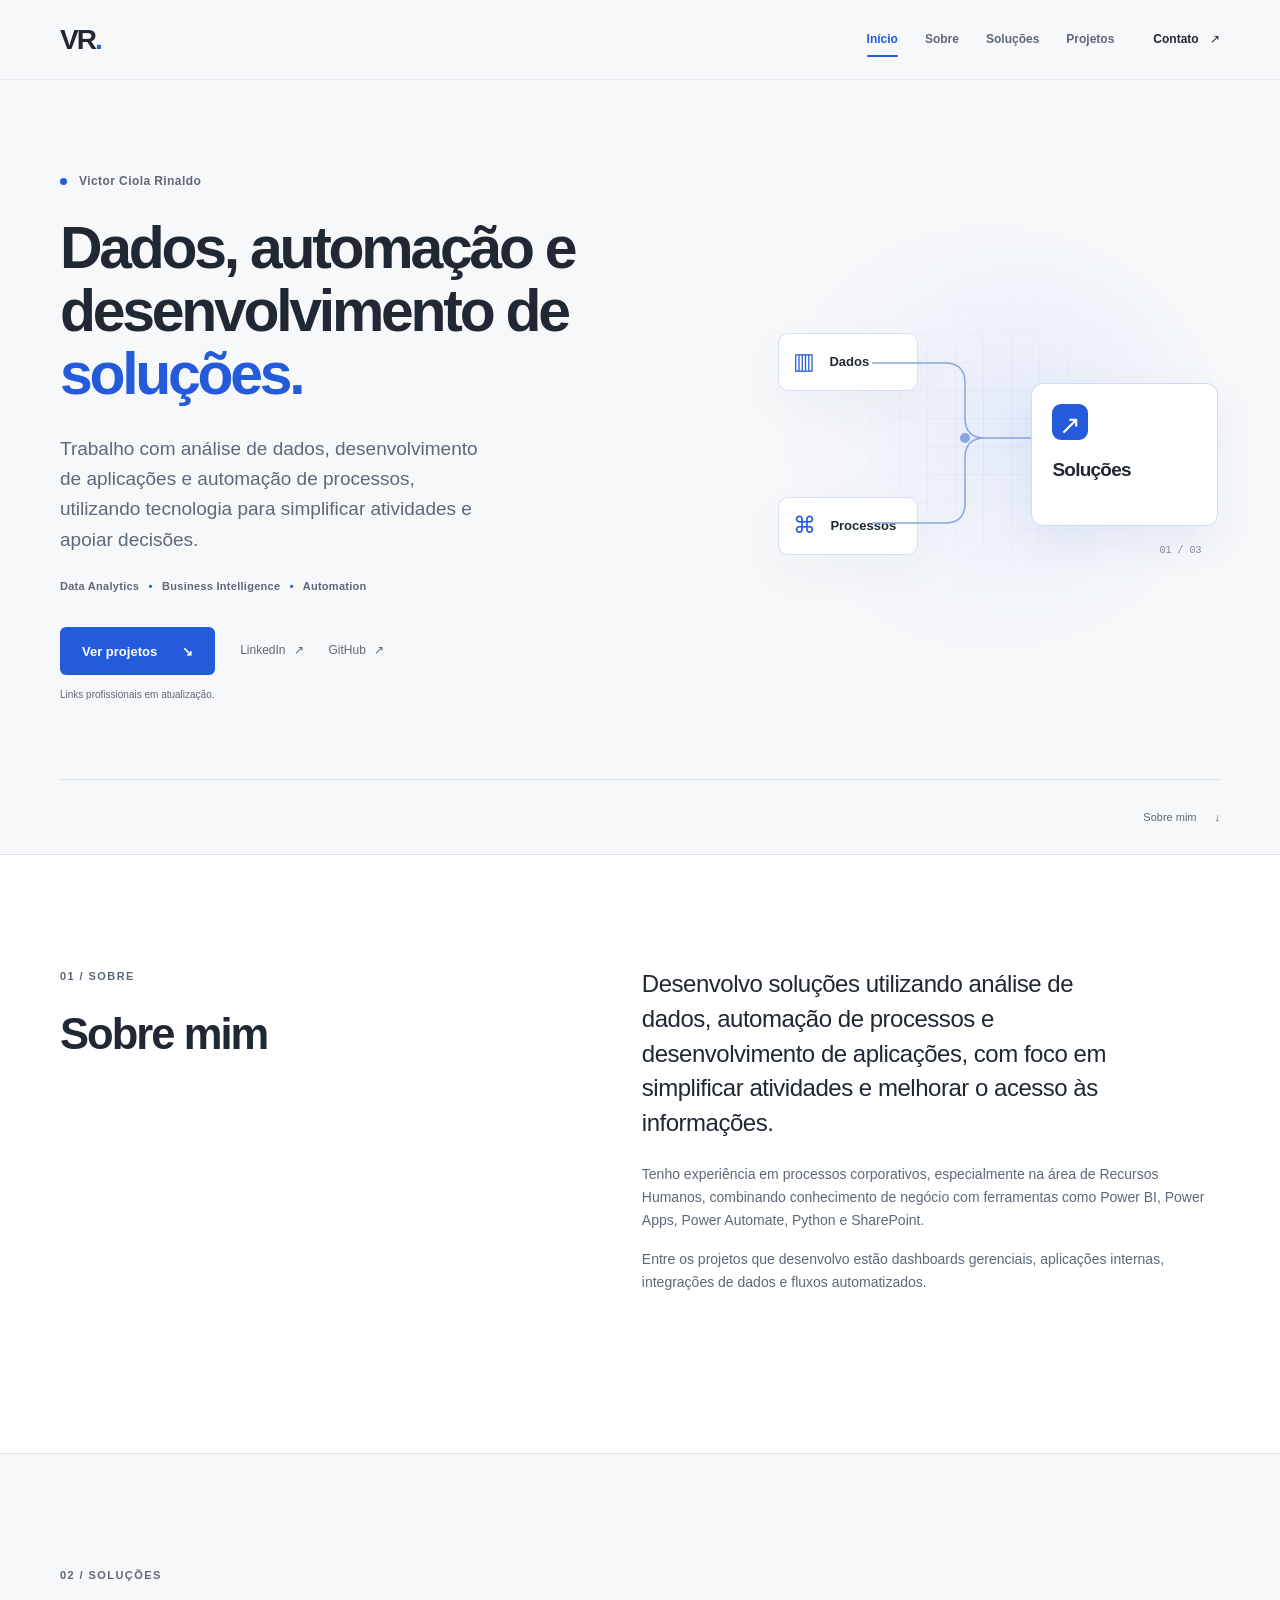
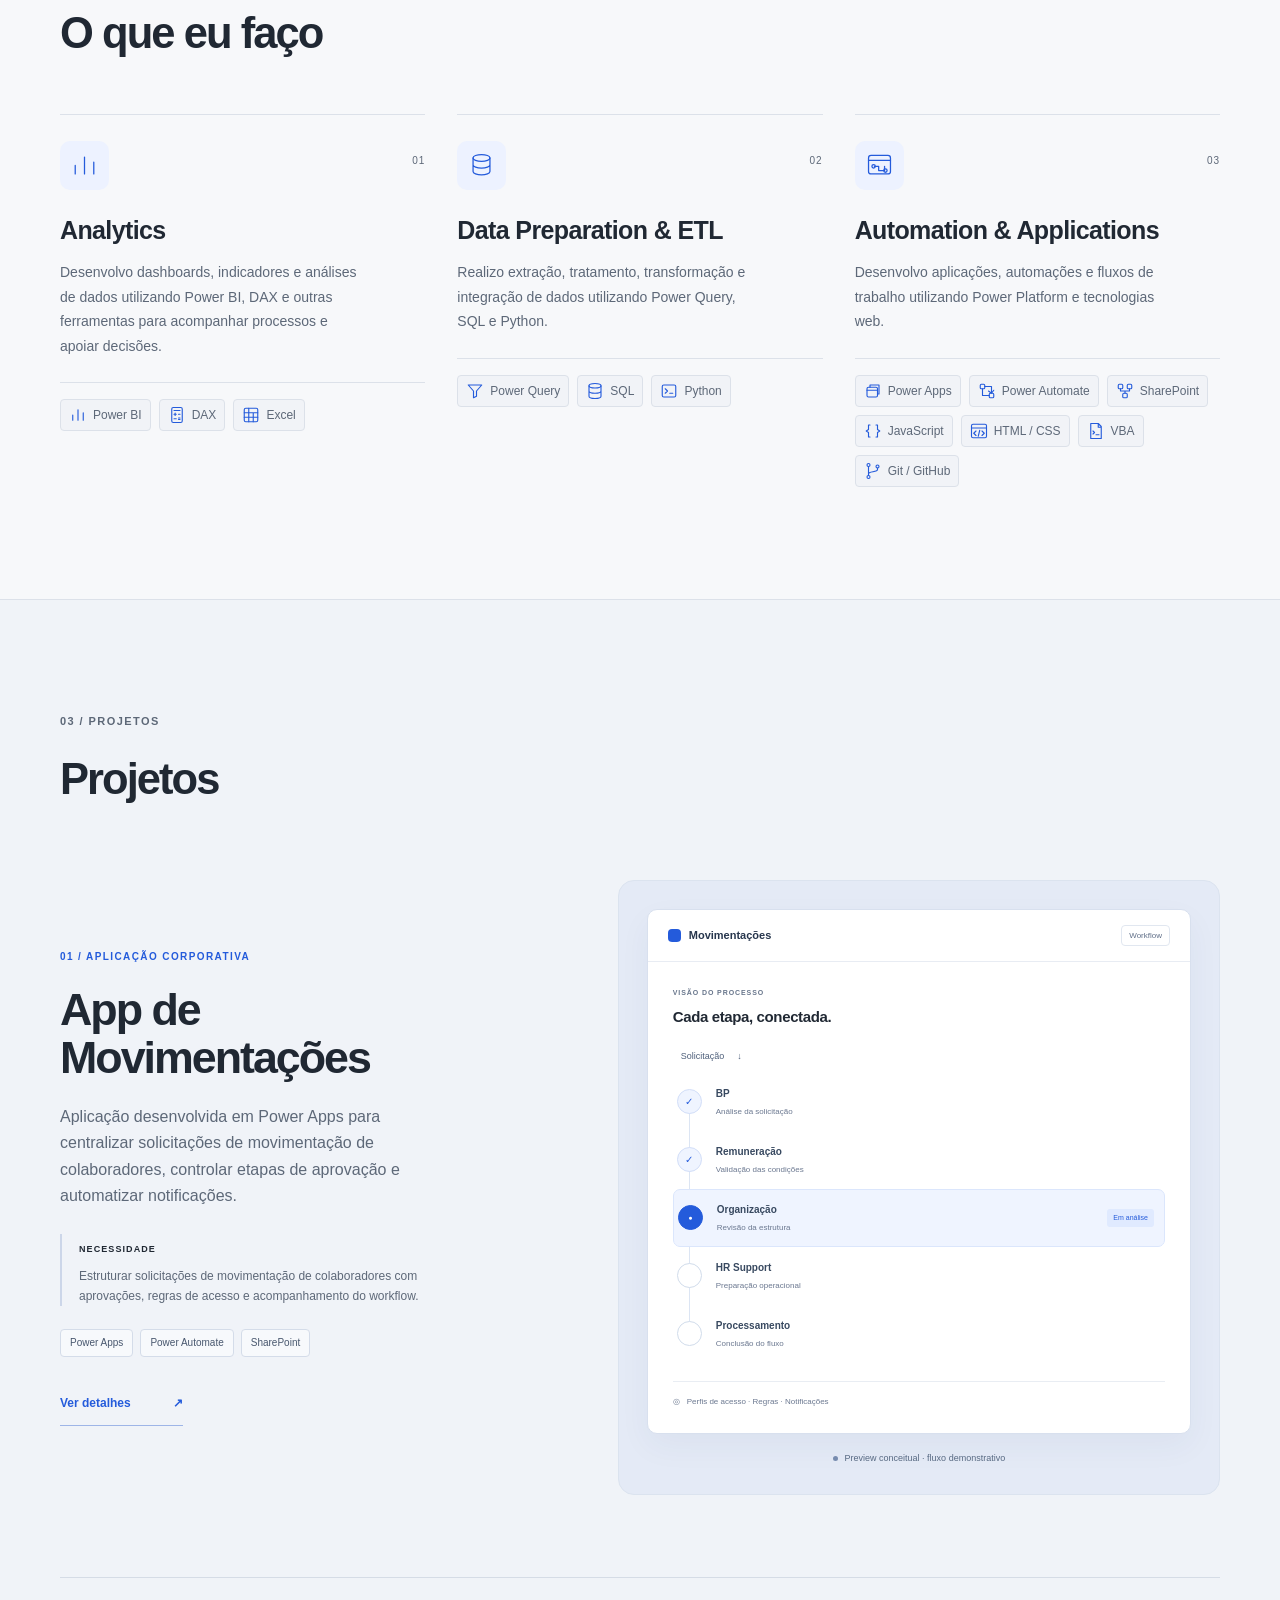
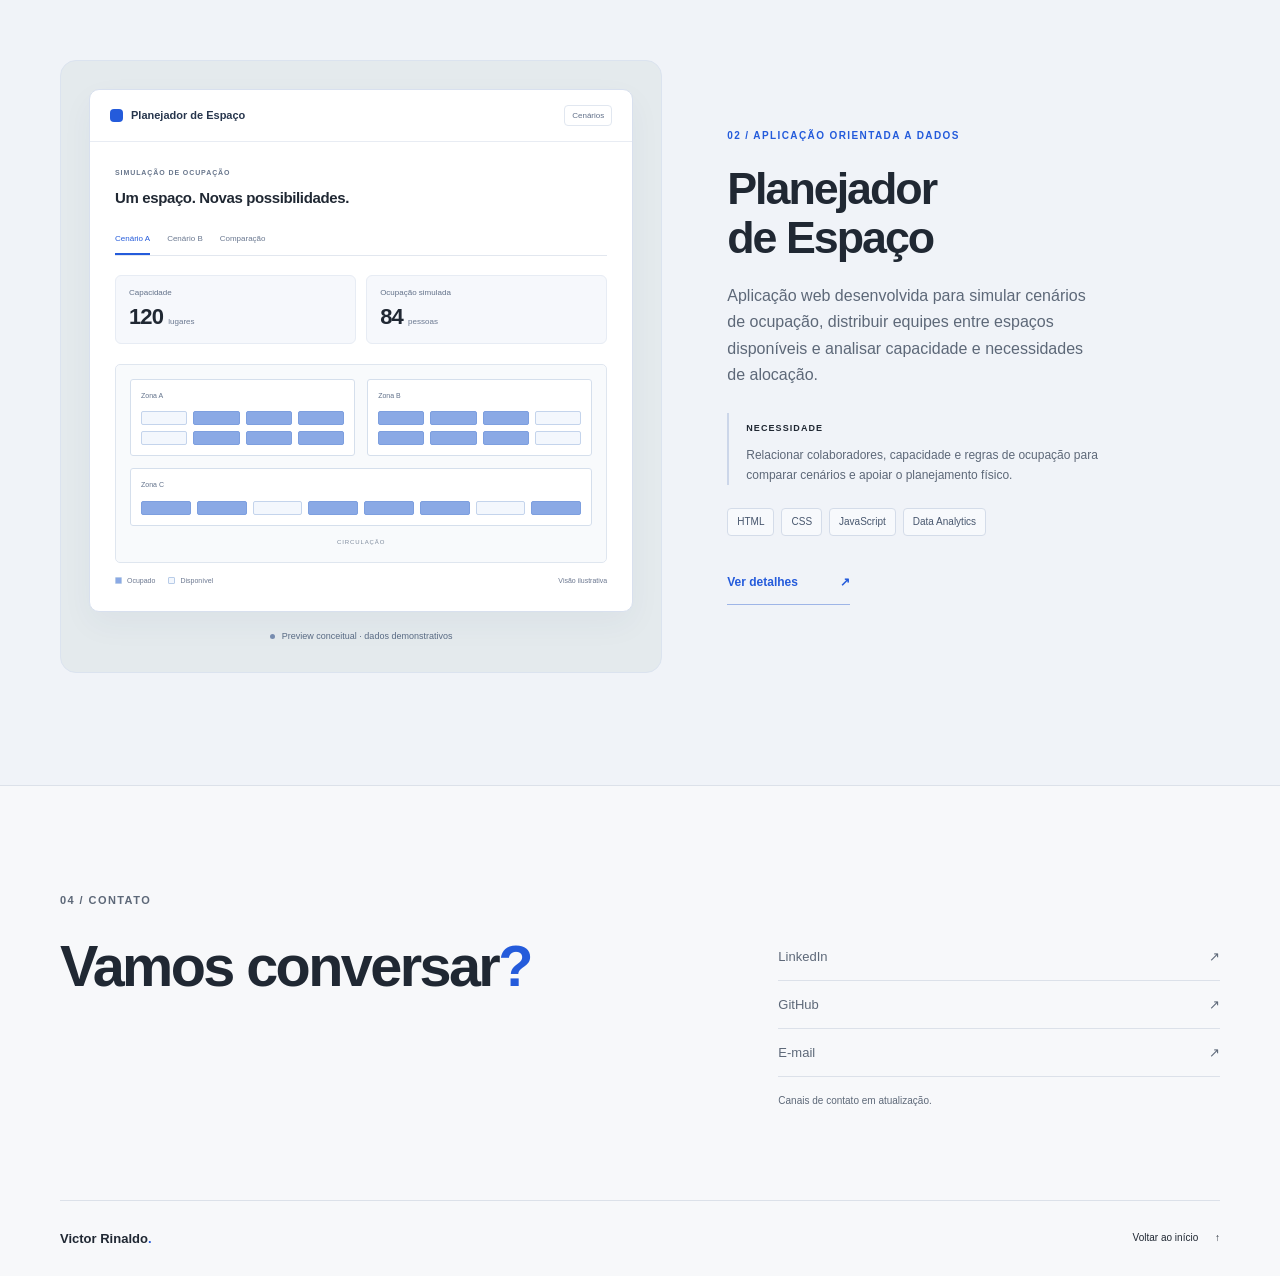
==== index.html @ 15e62a3b "Initial commit" ====
<!doctype html>
<html lang="pt-BR">
<head>
  <meta charset="utf-8">
  <meta name="viewport" content="width=device-width, initial-scale=1">
  <meta name="theme-color" content="#f6f7f9">
  <title>Victor Rinaldo | Data Analytics &amp; Automation</title>
  <meta name="description" content="Victor Ciola Rinaldo. Análise de dados, Business Intelligence, desenvolvimento de aplicações e automação de processos.">
  <meta property="og:type" content="website">
  <meta property="og:locale" content="pt_BR">
  <meta property="og:title" content="Victor Rinaldo | Data Analytics &amp; Automation">
  <meta property="og:description" content="Projetos de Victor Ciola Rinaldo em análise de dados, desenvolvimento de aplicações e automação de processos.">
  <meta name="twitter:card" content="summary">
  <meta name="twitter:title" content="Victor Rinaldo | Data Analytics &amp; Automation">
  <meta name="twitter:description" content="Análise de dados, desenvolvimento de aplicações e automação de processos. Projetos de Victor Ciola Rinaldo.">
  <!-- TODO_PUBLICACAO: preencher canonical, og:url, og:image e twitter:image com valores definitivos. -->
  <link rel="icon" href="assets/images/favicon.svg" type="image/svg+xml">
  <link rel="stylesheet" href="assets/css/styles.css">
  <script src="assets/js/app.js" defer></script>
</head>
<body>
  <a class="skip-link" href="#conteudo">Pular para o conteúdo</a>
  <header class="site-header">
    <div class="container header-inner">
      <a class="brand" href="#inicio" aria-label="Victor Rinaldo — início">VR<span>.</span></a>
      <button class="menu-toggle" type="button" aria-expanded="false" aria-controls="main-nav" aria-label="Abrir menu"><span></span><span></span></button>
      <nav id="main-nav" class="main-nav" aria-label="Navegação principal">
        <a href="#inicio" aria-current="location">Início</a><a href="#sobre">Sobre</a><a href="#solucoes">Soluções</a><a href="#projetos">Projetos</a><a class="nav-contact" href="#contato">Contato <span aria-hidden="true">↗</span></a>
      </nav>
    </div>
  </header>
  <main id="conteudo">
    <section id="inicio" class="hero container" aria-labelledby="hero-title">
      <div class="hero-copy">
        <p class="eyebrow"><span class="blue-dot" aria-hidden="true"></span> Victor Ciola Rinaldo</p>
        <h1 id="hero-title">Dados, automação e desenvolvimento de <span>soluções.</span></h1>
        <p class="hero-description">Trabalho com análise de dados, desenvolvimento de aplicações e automação de processos, utilizando tecnologia para simplificar atividades e apoiar decisões.</p>
        <p class="hero-position">Data Analytics <span>•</span> Business Intelligence <span>•</span> Automation</p>
        <div class="hero-actions"><a class="button button-primary" href="#projetos">Ver projetos <span aria-hidden="true">↘</span></a><a class="social-link" data-contact="linkedin" aria-disabled="true">LinkedIn <span aria-hidden="true">↗</span></a><a class="social-link" data-contact="github" aria-disabled="true">GitHub <span aria-hidden="true">↗</span></a></div>
        <p class="contact-pending">Links profissionais em atualização.</p>
      </div>
      <div class="hero-art" role="img" aria-label="Diagrama conceitual com dados, processos e soluções.">
        <div class="art-grid" aria-hidden="true"></div><span class="art-label art-label-top" aria-hidden="true">&#160;</span>
        <div class="art-source source-data"><span class="art-symbol" aria-hidden="true">▥</span> Dados</div>
        <div class="art-source source-process"><span class="art-symbol" aria-hidden="true">⌘</span> Processos</div>
        <svg class="art-connections" viewBox="0 0 460 420" fill="none" aria-hidden="true"><path d="M112 135H185Q205 135 205 155V190Q205 210 225 210H285M112 295H185Q205 295 205 275V230Q205 210 225 210" stroke="currentColor" stroke-width="1.5"/><circle cx="205" cy="210" r="5" fill="currentColor"/></svg>
        <div class="art-output"><span class="output-mark" aria-hidden="true">↗</span><strong>Soluções</strong><small aria-hidden="true">&#160;</small></div>
        <span class="art-label art-label-bottom" aria-hidden="true">&#160;</span><span class="art-coordinate" aria-hidden="true">01 / 03</span>
      </div>
      <div class="hero-bottom"><span aria-hidden="true">&#160;</span><a href="#sobre">Sobre mim <span aria-hidden="true">↓</span></a></div>
    </section>
    <section id="sobre" class="section about-section" aria-labelledby="about-title">
      <div class="container about-grid"><div><p class="eyebrow">01 / Sobre</p><h2 id="about-title">Sobre mim</h2></div><div class="about-copy"><p class="lead">Desenvolvo soluções utilizando análise de dados, automação de processos e desenvolvimento de aplicações, com foco em simplificar atividades e melhorar o acesso às informações.</p><p>Tenho experiência em processos corporativos, especialmente na área de Recursos Humanos, combinando conhecimento de negócio com ferramentas como Power BI, Power Apps, Power Automate, Python e SharePoint.</p><p>Entre os projetos que desenvolvo estão dashboards gerenciais, aplicações internas, integrações de dados e fluxos automatizados.</p><div class="about-signature" aria-hidden="true">&#160;</div></div></div>
    </section>
    <section id="solucoes" class="section container" aria-labelledby="solutions-title">
      <div class="section-heading"><div><p class="eyebrow">02 / Soluções</p><h2 id="solutions-title">O que eu faço</h2></div><p aria-hidden="true">&#160;<br>&#160;</p></div>
      <div class="solutions-grid">
        <article class="solution"><span class="solution-icon" aria-hidden="true"><svg viewBox="0 0 32 32"><path d="M5 26V16M16 26V6M27 26V12"/></svg></span><span class="solution-number">01</span><h3>Analytics</h3><p>Desenvolvo dashboards, indicadores e análises de dados utilizando Power BI, DAX e outras ferramentas para acompanhar processos e apoiar decisões.</p>
        <ul class="solution-technologies" aria-label="Tecnologias de Analytics">
          <li class="tech-tag"><span class="tech-icon" aria-hidden="true"><svg viewBox="0 0 24 24"><path d="M5 19V12M12 19V5M19 19V9"/></svg></span><span>Power BI</span></li>
          <li class="tech-tag"><span class="tech-icon" aria-hidden="true"><svg viewBox="0 0 24 24"><rect x="5" y="2" width="14" height="20" rx="2"/><path d="M8 6h8M8 11h3M9.5 9.5v3M14 11h2M8 17h3M14 16h2M14 18h2"/></svg></span><span>DAX</span></li>
          <li class="tech-tag"><span class="tech-icon" aria-hidden="true"><svg viewBox="0 0 24 24"><rect x="3" y="3" width="18" height="18" rx="2"/><path d="M3 9h18M9 3v18M15 9v12M3 15h18"/></svg></span><span>Excel</span></li>
        </ul></article>
        <article class="solution"><span class="solution-icon" aria-hidden="true"><svg viewBox="0 0 32 32"><ellipse cx="16" cy="7" rx="10" ry="4"/><path d="M6 7v16c0 2.2 4.5 4 10 4s10-1.8 10-4V7M6 15c0 2.2 4.5 4 10 4s10-1.8 10-4"/></svg></span><span class="solution-number">02</span><h3>Data Preparation &amp; ETL</h3><p>Realizo extração, tratamento, transformação e integração de dados utilizando Power Query, SQL e Python.</p>
        <ul class="solution-technologies" aria-label="Tecnologias de Data Preparation &amp; ETL">
          <li class="tech-tag"><span class="tech-icon" aria-hidden="true"><svg viewBox="0 0 24 24"><path d="M3 4h18l-7 8v7l-4 2v-9L3 4Z"/></svg></span><span>Power Query</span></li>
          <li class="tech-tag"><span class="tech-icon" aria-hidden="true"><svg viewBox="0 0 24 24"><ellipse cx="12" cy="5" rx="8" ry="3"/><path d="M4 5v14c0 1.7 3.6 3 8 3s8-1.3 8-3V5M4 12c0 1.7 3.6 3 8 3s8-1.3 8-3"/></svg></span><span>SQL</span></li>
          <li class="tech-tag"><span class="tech-icon" aria-hidden="true"><svg viewBox="0 0 24 24"><rect x="3" y="4" width="18" height="16" rx="2"/><path d="m7 9 3 3-3 3M13 15h4"/></svg></span><span>Python</span></li>
        </ul></article>
        <article class="solution"><span class="solution-icon" aria-hidden="true"><svg viewBox="0 0 32 32"><rect x="3" y="4" width="26" height="22" rx="3"/><path d="M3 10h26M10 17h5v5h7M22 17v5"/><circle cx="9" cy="17" r="2"/><circle cx="23" cy="22" r="2"/></svg></span><span class="solution-number">03</span><h3>Automation &amp; Applications</h3><p>Desenvolvo aplicações, automações e fluxos de trabalho utilizando Power Platform e tecnologias web.</p>
        <ul class="solution-technologies" aria-label="Tecnologias de Automation &amp; Applications">
          <li class="tech-tag"><span class="tech-icon" aria-hidden="true"><svg viewBox="0 0 24 24"><rect x="4" y="7" width="14" height="13" rx="2"/><path d="M8 7V4h12v12h-2M4 11h14"/></svg></span><span>Power Apps</span></li>
          <li class="tech-tag"><span class="tech-icon" aria-hidden="true"><svg viewBox="0 0 24 24"><rect x="3" y="3" width="6" height="6" rx="1.5"/><rect x="15" y="15" width="6" height="6" rx="1.5"/><path d="M9 6h9v9M6 9v9h9M14 12l4 3 3-4"/></svg></span><span>Power Automate</span></li>
          <li class="tech-tag"><span class="tech-icon" aria-hidden="true"><svg viewBox="0 0 24 24"><rect x="3" y="3" width="6" height="6" rx="1.5"/><rect x="15" y="3" width="6" height="6" rx="1.5"/><rect x="9" y="15" width="6" height="6" rx="1.5"/><path d="M6 9v3h12V9M12 12v3"/></svg></span><span>SharePoint</span></li>
          <li class="tech-tag"><span class="tech-icon" aria-hidden="true"><svg viewBox="0 0 24 24"><path d="M8 4H6v6l-3 2 3 2v6h2M16 4h2v6l3 2-3 2v6h-2"/></svg></span><span>JavaScript</span></li>
          <li class="tech-tag"><span class="tech-icon" aria-hidden="true"><svg viewBox="0 0 24 24"><rect x="2" y="3" width="20" height="18" rx="2"/><path d="M2 8h20M8 12l-3 3 3 3M16 12l3 3-3 3M13 11l-2 8"/></svg></span><span>HTML / CSS</span></li>
          <li class="tech-tag"><span class="tech-icon" aria-hidden="true"><svg viewBox="0 0 24 24"><path d="M5 2h10l4 4v16H5V2ZM15 2v5h4M8 12l2 2-2 2M12 17h4"/></svg></span><span>VBA</span></li>
          <li class="tech-tag"><span class="tech-icon" aria-hidden="true"><svg viewBox="0 0 24 24"><circle cx="6" cy="4" r="2"/><circle cx="18" cy="6" r="2"/><circle cx="6" cy="20" r="2"/><path d="M6 6v12M18 8v2c0 4-12 2-12 6"/></svg></span><span>Git / GitHub</span></li>
        </ul></article>
      </div>
    </section>
    <section id="projetos" class="section projects-section" aria-labelledby="projects-title">
      <div class="container"><div class="section-heading"><div><p class="eyebrow">03 / Projetos</p><h2 id="projects-title">Projetos</h2></div><p aria-hidden="true">&#160;<br>&#160;</p></div>
        <article class="project" aria-labelledby="movement-title">
          <div class="project-copy"><p class="project-category">01 / Aplicação corporativa</p><h3 id="movement-title">App de <br>Movimentações</h3><p>Aplicação desenvolvida em Power Apps para centralizar solicitações de movimentação de colaboradores, controlar etapas de aprovação e automatizar notificações.</p><div class="project-need"><span>Necessidade</span><p>Estruturar solicitações de movimentação de colaboradores com aprovações, regras de acesso e acompanhamento do workflow.</p></div><ul class="tags" aria-label="Tecnologias do App de Movimentações"><li>Power Apps</li><li>Power Automate</li><li>SharePoint</li></ul><button class="detail-button" type="button" data-project="movimentacoes">Ver detalhes <span aria-hidden="true">↗</span></button></div>
          <figure class="project-preview movement-preview"><div class="preview-frame"><div class="preview-top"><span class="mini-brand"><i aria-hidden="true"></i> Movimentações</span><span class="preview-pill">Workflow</span></div><div class="movement-body"><div class="mock-heading"><span>VISÃO DO PROCESSO</span><strong>Cada etapa, conectada.</strong></div><div class="workflow"><div class="workflow-start">Solicitação <span aria-hidden="true">↓</span></div><ol><li class="step-done"><span class="step-node" aria-hidden="true">✓</span><div><strong>BP</strong><small>Análise da solicitação</small></div></li><li class="step-done"><span class="step-node" aria-hidden="true">✓</span><div><strong>Remuneração</strong><small>Validação das condições</small></div></li><li class="step-active"><span class="step-node" aria-hidden="true">●</span><div><strong>Organização</strong><small>Revisão da estrutura</small></div><span class="stage-label">Em análise</span></li><li><span class="step-node" aria-hidden="true"></span><div><strong>HR Support</strong><small>Preparação operacional</small></div></li><li><span class="step-node" aria-hidden="true"></span><div><strong>Processamento</strong><small>Conclusão do fluxo</small></div></li></ol></div><div class="mock-foot"><span aria-hidden="true">◎</span> Perfis de acesso · Regras · Notificações</div></div></div><figcaption><span class="demo-dot" aria-hidden="true"></span> Preview conceitual · fluxo demonstrativo</figcaption></figure>
        </article>
        <article class="project project-reverse" aria-labelledby="planner-title">
          <div class="project-copy"><p class="project-category">02 / Aplicação orientada a dados</p><h3 id="planner-title">Planejador <br>de Espaço</h3><p>Aplicação web desenvolvida para simular cenários de ocupação, distribuir equipes entre espaços disponíveis e analisar capacidade e necessidades de alocação.</p><div class="project-need"><span>Necessidade</span><p>Relacionar colaboradores, capacidade e regras de ocupação para comparar cenários e apoiar o planejamento físico.</p></div><ul class="tags" aria-label="Tecnologias do Planejador de Espaço"><li>HTML</li><li>CSS</li><li>JavaScript</li><li>Data Analytics</li></ul><button class="detail-button" type="button" data-project="espaco">Ver detalhes <span aria-hidden="true">↗</span></button></div>
          <figure class="project-preview planner-preview"><div class="preview-frame"><div class="preview-top"><span class="mini-brand"><i aria-hidden="true"></i> Planejador de Espaço</span><span class="preview-pill">Cenários</span></div><div class="planner-body"><div class="mock-heading"><span>SIMULAÇÃO DE OCUPAÇÃO</span><strong>Um espaço. Novas possibilidades.</strong></div><div class="scenario-tabs" aria-hidden="true"><span class="selected">Cenário A</span><span>Cenário B</span><span>Comparação</span></div><!-- Todos os números deste preview são fictícios e demonstrativos; não representam resultados ou dados corporativos. --><div class="mock-metrics"><div><small>Capacidade</small><strong>120 <span>lugares</span></strong></div><div><small>Ocupação simulada</small><strong>84 <span>pessoas</span></strong></div></div><div class="floorplan" role="img" aria-label="Diagrama demonstrativo de ocupação em três zonas, com lugares ocupados e disponíveis."><div class="floor-zone zone-a"><span>Zona A</span><div class="desks" aria-hidden="true"></div></div><div class="floor-zone zone-b"><span>Zona B</span><div class="desks" aria-hidden="true"></div></div><div class="floor-zone zone-c"><span>Zona C</span><div class="desks" aria-hidden="true"></div></div><span class="floor-corridor">Circulação</span></div><div class="floor-legend"><span><i class="occupied"></i> Ocupado</span><span><i></i> Disponível</span><span>Visão ilustrativa</span></div></div></div><figcaption><span class="demo-dot" aria-hidden="true"></span> Preview conceitual · dados demonstrativos</figcaption></figure>
        </article>
      </div>
    </section>
    <section id="contato" class="section container contact-section" aria-labelledby="contact-title"><p class="eyebrow">04 / Contato</p><div class="contact-grid"><div><h2 id="contact-title">Vamos conversar<span>?</span></h2><p aria-hidden="true">&#160;<br>&#160;</p></div><div class="contact-links"><a data-contact="linkedin" aria-disabled="true">LinkedIn <span aria-hidden="true">↗</span></a><a data-contact="github" aria-disabled="true">GitHub <span aria-hidden="true">↗</span></a><a data-contact="email" aria-disabled="true">E-mail <span aria-hidden="true">↗</span></a><small>Canais de contato em atualização.</small></div></div></section>
  </main>
  <footer class="container footer"><a class="footer-name" href="#inicio">Victor Rinaldo<span>.</span></a><p aria-hidden="true">&#160;</p><a href="#inicio">Voltar ao início <span aria-hidden="true">↑</span></a></footer>
  <dialog id="project-dialog" aria-labelledby="dialog-title" aria-describedby="dialog-summary"><div class="dialog-header"><span class="eyebrow">Detalhes do projeto</span><button class="dialog-close" type="button" aria-label="Fechar detalhes do projeto" autofocus>×</button></div><div id="dialog-content" class="dialog-content"></div></dialog>
  <noscript><p class="noscript-notice">Ative o JavaScript para abrir os detalhes dos projetos. O conteúdo e a navegação da página continuam disponíveis.</p></noscript>
</body>
</html>
---- assets/css/styles.css ----
/* Paleta provisória: ajustar estes tokens após a revisão visual. */
:root
{
  --bg:#f7f8fa;
  --surface:#fff;
  --ink:#202833;
  --muted:#5d6878;
  --blue:#245bdb;
  --blue-dark:#1745ad;
  --blue-soft:#edf2ff;
  --line:#dce1e9;
  --radius:16px;
  --shadow:0 16px 48px #2234520a;
  --container:1160px;
  --header:80px;
  --section:112px;
  --font:"Segoe UI",Inter,Helvetica,Arial,sans-serif;
}
*
{
  box-sizing:border-box;
}
html
{
  scroll-behavior:smooth;
  scroll-padding-top:calc(var(--header) + 24px);
}
body
{
  margin:0;
  background:var(--bg);
  color:var(--ink);
  font-family:var(--font);
  font-size:16px;
  line-height:1.65;
  -webkit-font-smoothing:antialiased;
}
body.modal-open
{
  overflow:hidden;
}
button,a
{
  -webkit-tap-highlight-color:transparent;
  touch-action:manipulation;
}
button
{
  font:inherit;
  cursor:pointer;
}
a
{
  color:inherit;
  text-decoration:none;
}
button:focus-visible,a:focus-visible,dialog:focus-visible
{
  outline:3px solid var(--blue);
  outline-offset:5px;
}
::selection
{
  background:#cddcfc;
  color:var(--ink);
}
h1,h2,h3,p,figure
{
  margin:0;
}
h1,h2,h3
{
  line-height:1.15;
  letter-spacing:-.045em;
  font-weight:650;
}
h2
{
  font-size:clamp(32px,3.4vw,44px);
}
h3
{
  font-size:24px;
}
p
{
  color:var(--muted);
}
ul,ol
{
  margin:0;
  padding:0;
  list-style:none;
}
svg
{
  display:block;
}
.container
{
  width:min(var(--container),calc(100% - 96px));
  margin-inline:auto;
}
.section
{
  padding-block:var(--section);
}
.eyebrow
{
  text-transform:uppercase;
  letter-spacing:.13em;
  font-size:11px;
  font-weight:650;
  color:var(--muted);
  margin-bottom:24px;
}
.skip-link
{
  position:fixed;
  top:-100px;
  left:20px;
  z-index:100;
  padding:12px 20px;
  background:var(--ink);
  color:white;
  border-radius:8px;
}
.skip-link:focus
{
  top:12px;
}
.site-header
{
  height:var(--header);
  position:fixed;
  inset:0 0 auto;
  z-index:30;
  background:#f7f8faf2;
  border-bottom:1px solid #dce1e980;
  backdrop-filter:blur(16px);
}
.header-inner
{
  height:100%;
  display:flex;
  align-items:center;
  justify-content:space-between;
  gap:30px;
}
.brand
{
  font-size:28px;
  letter-spacing:-2px;
  font-weight:750;
  line-height:1;
}
.brand span,.footer-name span
{
  color:var(--blue);
}
.main-nav
{
  display:flex;
  align-items:center;
  gap:27px;
}
.main-nav a
{
  font-size:12px;
  font-weight:550;
  color:var(--muted);
  padding-block:12px;
  position:relative;
}
.main-nav a:hover,.main-nav a[aria-current]
{
  color:var(--blue);
}
.main-nav a[aria-current]:after
{
  content:"";
  position:absolute;
  bottom:4px;
  left:0;
  right:0;
  height:2px;
  background:var(--blue);
  border-radius:2px;
}
.main-nav .nav-contact
{
  color:var(--ink);
  margin-left:12px;
}
.nav-contact span
{
  margin-left:8px;
}
.menu-toggle
{
  display:none;
}
.hero
{
  padding-top:calc(var(--header) + 92px);
  min-height:760px;
  display:grid;
  grid-template-columns:1.2fr 1fr;
  gap:20px 40px;
  position:relative;
  align-items:center;
}
.hero .eyebrow
{
  display:flex;
  gap:12px;
  align-items:center;
  font-size:12px;
  text-transform:none;
  letter-spacing:.035em;
}
.blue-dot
{
  width:7px;
  height:7px;
  border-radius:50%;
  background:var(--blue);
}
h1
{
  font-size:clamp(44px,4.6vw,62px);
  max-width:650px;
  line-height:1.075;
  letter-spacing:-.055em;
}
h1 span
{
  color:var(--blue);
}
.hero-description
{
  font-size:19px;
  line-height:1.6;
  max-width:425px;
  margin-top:28px;
}
.hero-position
{
  font-size:11px;
  margin-top:22px;
  font-weight:550;
  letter-spacing:.025em;
}
.hero-position span
{
  margin-inline:6px;
  color:var(--blue);
}
.hero-actions
{
  display:flex;
  align-items:center;
  gap:25px;
  margin-top:32px;
}
.button
{
  display:inline-flex;
  align-items:center;
  justify-content:center;
  gap:25px;
  min-height:48px;
  border-radius:6px;
  padding:12px 22px;
  font-size:13px;
  font-weight:600;
  transition:background .2s,transform .2s;
}
.button-primary
{
  background:var(--blue);
  color:white;
}
.button-primary:hover
{
  background:var(--blue-dark);
  transform:translateY(-2px);
}
.social-link
{
  font-size:12px;
  min-height:44px;
  display:inline-flex;
  align-items:center;
  gap:8px;
}
.social-link[aria-disabled=true],.contact-links a[aria-disabled=true]
{
  color:var(--muted);
  cursor:default;
}
.contact-pending
{
  font-size:10px;
  margin-top:12px;
}
.hero-art
{
  aspect-ratio:460/420;
  position:relative;
  max-width:460px;
  width:100%;
  justify-self:end;
  border-radius:50%;
  background:radial-gradient(circle at 57% 48%,#e4ebfa 0%,#eff3fa88 48%,transparent 72%);
}
.art-grid
{
  position:absolute;
  inset:12%;
  background-image:linear-gradient(#9ba9c421 1px,transparent 1px),linear-gradient(90deg,#9ba9c421 1px,transparent 1px);
  background-size:28px 28px;
  mask-image:radial-gradient(circle,#000,transparent 72%);
}
.art-label
{
  position:absolute;
  font-size:8px;
  letter-spacing:.18em;
  font-weight:650;
  color:#718099;
}
.art-label-top
{
  top:9%;
  left:20%;
}
.art-label-bottom
{
  bottom:10%;
  left:26%;
}
.art-coordinate
{
  position:absolute;
  right:4%;
  bottom:22%;
  color:#7c8ba3;
  font:10px monospace;
}
.art-source
{
  position:absolute;
  left:4%;
  height:58px;
  width:140px;
  background:#ffffffd9;
  border:1px solid #d8e0ee;
  border-radius:10px;
  display:flex;
  align-items:center;
  gap:14px;
  padding:14px;
  box-shadow:var(--shadow);
  font-size:13px;
  font-weight:550;
}
.source-data
{
  top:25%;
}
.source-process
{
  top:64%;
}
.art-symbol
{
  font-size:23px;
  color:var(--blue);
}
.art-connections
{
  position:absolute;
  inset:0;
  width:100%;
  height:100%;
  color:#8aa6de;
}
.art-output
{
  position:absolute;
  top:37%;
  left:59%;
  width:41%;
  max-width:187px;
  border:1px solid #d0dcf3;
  background:#fff;
  border-radius:12px;
  padding:20px;
  box-shadow:0 16px 40px #224c9b12;
}
.output-mark
{
  display:grid;
  place-items:center;
  background:var(--blue);
  width:36px;
  height:36px;
  color:white;
  border-radius:9px;
  margin-bottom:14px;
  font-size:26px;
}
.art-output strong
{
  display:block;
  font-size:19px;
  letter-spacing:-.04em;
}
.art-output small
{
  display:block;
  font-size:9px;
  color:var(--muted);
  margin-top:4px;
}
.hero-bottom
{
  grid-column:1/-1;
  align-self:end;
  display:flex;
  justify-content:space-between;
  padding-block:28px;
  border-top:1px solid var(--line);
  font-size:11px;
  color:var(--muted);
  margin-top:55px;
}
.hero-bottom a
{
  display:flex;
  gap:18px;
}
.about-section
{
  background:var(--surface);
  border-block:1px solid var(--line);
}
.about-grid
{
  display:grid;
  grid-template-columns:1fr 1.2fr;
  gap:100px;
}
.about-copy .lead
{
  font-size:24px;
  letter-spacing:-.02em;
  line-height:1.45;
  color:var(--ink);
  margin-bottom:22px;
  max-width:490px;
}
.about-copy>p:not(.lead)
{
  font-size:14px;
  margin-top:16px;
}
.about-signature
{
  margin-top:27px;
  font-size:12px;
  font-weight:600;
}
.about-signature span
{
  color:var(--blue);
  margin-right:12px;
}
.section-heading
{
  display:flex;
  justify-content:space-between;
  align-items:flex-end;
  gap:40px;
  margin-bottom:56px;
}
.section-heading>p
{
  font-size:13px;
  max-width:300px;
  padding-bottom:4px;
}
.solutions-grid
{
  display:grid;
  grid-template-columns:repeat(3,1fr);
  gap:32px;
}
.solution
{
  padding-top:26px;
  border-top:1px solid var(--line);
  position:relative;
}
.solution-icon
{
  display:grid;
  place-items:center;
  background:var(--blue-soft);
  border-radius:10px;
  width:49px;
  height:49px;
  color:var(--blue);
  margin-bottom:26px;
}
.solution-icon svg
{
  width:27px;
  height:27px;
  stroke:currentColor;
  fill:none;
  stroke-width:1.5;
  stroke-linecap:round;
  stroke-linejoin:round;
}
.solution-number
{
  position:absolute;
  right:0;
  top:38px;
  font-size:10px;
  letter-spacing:.1em;
  color:var(--muted);
}
.solution h3
{
  font-size:25px;
  letter-spacing:-.025em;
}
.solution p
{
  font-size:14px;
  line-height:1.75;
  margin-top:15px;
  max-width:300px;
}

.projects-section
{
  background:#f0f3f8;
  border-block:1px solid var(--line);
}
.projects-section .section-heading
{
  margin-bottom:76px;
}
.project
{
  display:grid;
  grid-template-columns:.9fr 1.1fr;
  gap:65px;
  align-items:center;
}
.project+.project
{
  border-top:1px solid #d5dce6;
  margin-top:82px;
  padding-top:82px;
}
.project-reverse
{
  grid-template-columns:1.1fr .9fr;
}
.project-reverse .project-copy
{
  grid-column:2;
  grid-row:1;
}
.project-reverse .project-preview
{
  grid-column:1;
  grid-row:1;
}
.project-category
{
  font-size:10px;
  text-transform:uppercase;
  letter-spacing:.14em;
  color:var(--blue);
  font-weight:650;
  margin-bottom:20px;
}
.project h3
{
  font-size:clamp(32px,3.5vw,46px);
  line-height:1.08;
  margin-bottom:22px;
}
.project-copy>p:not(.project-category)
{
  font-size:16px;
  max-width:360px;
  line-height:1.65;
}
.project-need
{
  border-left:2px solid #ccd6e9;
  padding-left:17px;
  margin-top:25px;
}
.project-need>span
{
  text-transform:uppercase;
  letter-spacing:.12em;
  font-size:9px;
  font-weight:650;
  color:var(--ink);
}
.project-need p
{
  font-size:12px;
  margin-top:6px;
  max-width:365px;
}
.tags
{
  display:flex;
  flex-wrap:wrap;
  gap:7px;
  margin-top:23px;
}
.tags li
{
  font-size:10px;
  line-height:1.4;
  border:1px solid #d4dce9;
  border-radius:4px;
  padding:6px 9px;
  color:#48576e;
  background:#ffffff70;
}
.detail-button
{
  border:0;
  border-bottom:1px solid #9eb5e7;
  background:none;
  color:var(--blue);
  padding:10px 0;
  min-height:44px;
  display:flex;
  gap:42px;
  align-items:center;
  font-size:12px;
  font-weight:650;
  margin-top:25px;
  transition:gap .2s;
}
.detail-button:hover
{
  gap:52px;
}
.project-preview
{
  min-width:0;
  padding:28px;
  background:#e4eaf6;
  border:1px solid #dbe3ef;
  border-radius:var(--radius);
}
.preview-frame
{
  border:1px solid #d8e0ee;
  border-radius:10px;
  background:white;
  box-shadow:0 12px 32px #223e6a0c;
  overflow:hidden;
  transition:transform .3s;
}
.project-preview:hover .preview-frame
{
  transform:translateY(-3px);
}
.preview-top
{
  min-height:52px;
  border-bottom:1px solid #e8ecf3;
  display:flex;
  align-items:center;
  justify-content:space-between;
  gap:8px;
  padding:12px 20px;
}
.mini-brand
{
  font-size:11px;
  color:#27364d;
  font-weight:650;
  display:flex;
  align-items:center;
  gap:8px;
}
.mini-brand i
{
  width:13px;
  height:13px;
  display:inline-block;
  background:var(--blue);
  border-radius:4px;
}
.preview-pill
{
  font-size:8px;
  color:#617089;
  border:1px solid #e1e7f0;
  border-radius:4px;
  padding:3px 7px;
}
.movement-body,.planner-body
{
  padding:25px;
}
.mock-heading>span
{
  font-size:7px;
  font-weight:600;
  letter-spacing:.13em;
  color:#68768c;
  display:block;
  margin-bottom:7px;
}
.mock-heading>strong
{
  font-size:15px;
  letter-spacing:-.025em;
  font-weight:600;
  display:block;
}
.workflow
{
  margin-top:19px;
}
.workflow-start
{
  font-size:9px;
  color:#4f607b;
  padding-left:8px;
  display:flex;
  gap:13px;
  margin-bottom:9px;
}
.workflow ol
{
  position:relative;
}
.workflow ol:before
{
  content:"";
  position:absolute;
  left:16px;
  top:24px;
  bottom:23px;
  width:1px;
  background:#dce5f3;
}
.workflow li
{
  min-height:58px;
  display:flex;
  align-items:center;
  gap:14px;
  padding:8px 10px 8px 4px;
  position:relative;
}
.step-node
{
  flex-shrink:0;
  border:1px solid #d1dceb;
  width:25px;
  height:25px;
  background:#fff;
  border-radius:50%;
  display:grid;
  place-items:center;
  font-size:10px;
  color:#245bdb;
}
.step-done .step-node
{
  background:#eff4ff;
  border-color:#d2def8;
}
.step-active
{
  background:#eff4ff;
  border:1px solid #dbe6fc;
  border-radius:7px;
}
.step-active .step-node
{
  border-color:var(--blue);
  background:var(--blue);
  color:white;
  font-size:7px;
}
.workflow strong
{
  font-size:10px;
  display:block;
  color:#384960;
}
.workflow small
{
  display:block;
  font-size:8px;
  color:#6b7890;
  margin-top:2px;
}
.stage-label
{
  margin-left:auto;
  font-size:7px;
  color:var(--blue);
  background:#e0eaff;
  border-radius:3px;
  padding:3px 6px;
  white-space:nowrap;
}
.mock-foot
{
  margin-top:18px;
  padding-top:13px;
  border-top:1px solid #e9edf3;
  font-size:8px;
  color:#6b7890;
  display:flex;
  gap:7px;
  align-items:center;
}
.project-preview figcaption
{
  font-size:9px;
  color:#586a83;
  display:flex;
  align-items:center;
  gap:7px;
  justify-content:center;
  margin-top:17px;
}
.demo-dot
{
  width:5px;
  height:5px;
  border-radius:50%;
  background:#778caf;
}
.planner-preview
{
  background:#e4eaed;
}
.scenario-tabs
{
  display:flex;
  gap:17px;
  margin-top:22px;
  border-bottom:1px solid #e2e7ef;
  font-size:8px;
  color:#6a7890;
}
.scenario-tabs span
{
  padding-bottom:8px;
}
.scenario-tabs .selected
{
  color:var(--blue);
  border-bottom:2px solid var(--blue);
}
.mock-metrics
{
  display:grid;
  grid-template-columns:1fr 1fr;
  gap:10px;
  margin-top:19px;
}
.mock-metrics>div
{
  padding:10px 13px;
  background:#f6f8fc;
  border:1px solid #e7ecf4;
  border-radius:6px;
}
.mock-metrics small
{
  font-size:8px;
  color:#627189;
  display:block;
}
.mock-metrics strong
{
  font-size:22px;
  font-weight:600;
  line-height:1.5;
  letter-spacing:-.04em;
}
.mock-metrics strong span
{
  font-size:8px;
  color:#6a7890;
  letter-spacing:0;
  font-weight:400;
}
.floorplan
{
  background:#f8fafc;
  border:1px solid #dfe6ef;
  border-radius:5px;
  margin-top:20px;
  padding:14px;
  display:grid;
  grid-template-columns:1fr 1fr;
  gap:12px;
  position:relative;
}
.floor-zone
{
  border:1px solid #d5dfec;
  border-radius:3px;
  background:white;
  padding:10px;
}
.floor-zone>span
{
  font-size:7px;
  color:#62728b;
  display:block;
  margin-bottom:10px;
}
.zone-c
{
  grid-column:1/-1;
}
.desks
{
  display:grid;
  grid-template-columns:repeat(4,1fr);
  gap:6px;
}
.desk
{
  display:block;
  height:14px;
  border:1px solid #c4d4ec;
  border-radius:2px;
  background:#f3f7fd;
}
.desk.filled
{
  background:#8aa9e5;
  border-color:#7d9fdf;
}
.zone-c .desks
{
  grid-template-columns:repeat(8,1fr);
}
.floor-corridor
{
  grid-column:1/-1;
  font-size:6px;
  color:#7c899b;
  text-align:center;
  letter-spacing:.15em;
  text-transform:uppercase;
}
.floor-legend
{
  margin-top:12px;
  display:flex;
  align-items:center;
  gap:13px;
  font-size:7px;
  color:#6c7890;
  flex-wrap:wrap;
}
.floor-legend span
{
  display:flex;
  align-items:center;
  gap:5px;
}
.floor-legend span:last-child
{
  margin-left:auto;
}
.floor-legend i
{
  width:7px;
  height:7px;
  border-radius:1px;
  border:1px solid #b8cce8;
  background:#f3f7fd;
}
.floor-legend .occupied
{
  background:#8aa9e5;
}

.solution-technologies {
  display:flex;
  flex-wrap:wrap;
  align-content:flex-start;
  gap:8px;
  margin-top:24px;
  padding-top:16px;
  border-top:1px solid var(--line);
}
.tech-tag {
  display:inline-flex;
  align-items:center;
  gap:6px;
  min-height:32px;
  padding:5px 8px;
  border:1px solid var(--line);
  border-radius:4px;
  background:#f1f3f7;
  color:var(--muted);
  font-size:12px;
  line-height:1.5;
  white-space:nowrap;
}
.tech-icon
{
  display:grid;
  place-items:center;
  width:18px;
  height:18px;
  flex-shrink:0;
  color:var(--blue);
}
.tech-icon svg
{
  width:18px;
  height:18px;
  stroke:currentColor;
  fill:none;
  stroke-width:1.5;
  stroke-linecap:round;
  stroke-linejoin:round;
}
.contact-section
{
  padding-block:105px 90px;
}
.contact-grid
{
  display:grid;
  grid-template-columns:1.4fr 1fr;
  gap:100px;
}
.contact-section h2
{
  font-size:clamp(36px,4.5vw,58px);
}
.contact-section h2 span
{
  color:var(--blue);
}
.contact-section p:not(.eyebrow)
{
  font-size:15px;
  margin-top:24px;
}
.contact-links a
{
  min-height:48px;
  display:flex;
  align-items:center;
  justify-content:space-between;
  border-bottom:1px solid var(--line);
  font-size:13px;
}
.contact-links a[href]:hover
{
  color:var(--blue);
}
.contact-links small
{
  display:block;
  font-size:10px;
  color:var(--muted);
  margin-top:16px;
}
.footer
{
  border-top:1px solid var(--line);
  padding-block:27px;
  display:flex;
  align-items:center;
  justify-content:space-between;
  gap:20px;
}
.footer-name
{
  font-size:13px;
  font-weight:650;
}
.footer p,.footer>a:last-child
{
  font-size:10px;
}
.footer>a:last-child span
{
  margin-left:14px;
}
dialog
{
  padding:0;
  max-width:800px;
  width:calc(100% - 40px);
  max-height:calc(100dvh - 48px);
  border:1px solid #dce3ee;
  border-radius:18px;
  background:white;
  color:var(--ink);
  box-shadow:0 30px 100px #10203a30;
  overscroll-behavior:contain;
}
dialog::backdrop
{
  background:#14223a80;
  backdrop-filter:blur(5px);
}
.dialog-header
{
  position:sticky;
  top:0;
  z-index:2;
  display:flex;
  align-items:center;
  justify-content:space-between;
  border-bottom:1px solid var(--line);
  background:#fffffffa;
  padding:14px 30px;
}
.dialog-header .eyebrow
{
  margin:0;
  font-size:9px;
}
.dialog-close
{
  border:1px solid var(--line);
  border-radius:50%;
  background:#f5f7fb;
  color:var(--ink);
  font-size:26px;
  line-height:1;
  width:44px;
  height:44px;
  display:grid;
  place-items:center;
}
.dialog-close:hover
{
  background:var(--blue-soft);
}
.dialog-content
{
  padding:32px 40px 40px;
}
.dialog-content h2
{
  font-size:38px;
  margin-bottom:16px;
}
.dialog-summary
{
  font-size:15px;
  max-width:600px;
}
.dialog-content .tags
{
  margin-top:20px;
}
.case-block
{
  margin-top:30px;
  padding-top:24px;
  border-top:1px solid var(--line);
}
.case-block h3
{
  font-size:18px;
  letter-spacing:-.02em;
  margin-bottom:12px;
}
.case-block p,.case-block li
{
  font-size:13px;
  color:var(--muted);
}
.case-block ul
{
  display:grid;
  grid-template-columns:1fr 1fr;
  gap:9px 24px;
}
.case-block li
{
  padding-left:14px;
  position:relative;
}
.case-block li:before
{
  content:"";
  position:absolute;
  left:0;
  top:9px;
  width:4px;
  height:4px;
  background:var(--blue);
  border-radius:50%;
}
.case-flow
{
  display:flex;
  flex-wrap:wrap;
  gap:8px;
  margin-top:14px;
}
.case-flow span
{
  font-size:10px;
  background:var(--blue-soft);
  color:var(--blue-dark);
  padding:6px 10px;
  border-radius:4px;
}
.case-flow span:not(:last-child):after
{
  content:" →";
  margin-left:6px;
}
.case-visual .project-preview
{
  max-width:480px;
  margin:18px auto 0;
}
.case-visual>p
{
  font-size:11px;
}
.noscript-notice
{
  padding:20px;
  text-align:center;
  font-size:12px;
}
.reveal-ready
{
  opacity:0;
  transform:translateY(12px);
  transition:opacity .6s,transform .6s;
}
.reveal-ready.is-visible
{
  opacity:1;
  transform:none;
}
@media(min-width:1500px)
{
  .hero
  {
    min-height:830px;
    padding-top:200px
  }
}
@media(max-width:1050px)
{
  :root
  {
    --section:88px
  }
  .container
  {
    width:calc(100% - 64px)
  }
  .main-nav
  {
    gap:18px
  }
  .main-nav a
  {
    font-size:11px
  }
  .hero
  {
    gap:20px;
    min-height:700px;
    padding-top:160px
  }
  h1
  {
    font-size:50px
  }
  .hero-position
  {
    max-width:360px;
    font-size:10px
  }
  .hero-actions
  {
    gap:17px
  }
  .art-source
  {
    width:125px;
    font-size:11px
  }
  .art-output
  {
    padding:17px
  }
  .art-output small
  {
    font-size:8px
  }
  .about-grid
  {
    gap:55px
  }
  .project,.project-reverse
  {
    gap:38px
  }
  .project-preview
  {
    padding:19px
  }
  .movement-body,.planner-body
  {
    padding:20px
  }
  .contact-grid
  {
    gap:60px
  }
}
@media(max-width:800px)
{
  :root
  {
    --header:68px;
    --section:72px
  }
  .container
  {
    width:calc(100% - 48px)
  }
  .menu-toggle
  {
    display:flex;
    flex-direction:column;
    justify-content:center;
    gap:6px;
    width:44px;
    height:44px;
    border:1px solid var(--line);
    border-radius:6px;
    background:transparent;
    align-items:center
  }
  .menu-toggle span
  {
    width:18px;
    height:1.5px;
    background:var(--ink);
    transition:transform .2s
  }
  .menu-toggle[aria-expanded=true] span:first-child
  {
    transform:translateY(3.75px) rotate(45deg)
  }
  .menu-toggle[aria-expanded=true] span:last-child
  {
    transform:translateY(-3.75px) rotate(-45deg)
  }
  .main-nav
  {
    display:none;
    position:absolute;
    top:calc(var(--header) - 1px);
    left:0;
    right:0;
    background:var(--bg);
    padding:15px 24px 24px;
    box-shadow:0 18px 25px #2637540a;
    border-bottom:1px solid var(--line);
    max-height:calc(100dvh - var(--header));
    overflow-y:auto
  }
  .main-nav.is-open
  {
    display:flex;
    flex-direction:column;
    gap:0;
    align-items:stretch
  }
  .main-nav a
  {
    padding:12px 10px;
    font-size:14px;
    min-height:46px
  }
  .main-nav a[aria-current]:after
  {
    left:0;
    right:auto;
    top:17px;
    bottom:17px;
    width:2px;
    height:auto
  }
  .main-nav .nav-contact
  {
    margin:0
  }
  .hero
  {
    grid-template-columns:1fr 0.8fr;
    min-height:630px;
    padding-top:130px;
    gap:16px
  }
  h1
  {
    font-size:43px
  }
  .hero-description
  {
    font-size:16px;
    margin-top:22px
  }
  .hero-position
  {
    font-size:10px;
    line-height:1.9
  }
  .hero-position span
  {
    margin:0 3px
  }
  .hero-actions
  {
    gap:14px;
    flex-wrap:wrap
  }
  .button
  {
    padding:12px 17px;
    gap:16px
  }
  .art-source
  {
    height:47px;
    width:104px;
    padding:10px;
    gap:9px;
    font-size:9px
  }
  .art-symbol
  {
    font-size:20px
  }
  .art-output
  {
    padding:12px
  }
  .art-output strong
  {
    font-size:15px
  }
  .art-output small
  {
    font-size:7px
  }
  .output-mark
  {
    width:30px;
    height:30px;
    font-size:21px;
    margin-bottom:10px
  }
  .art-label
  {
    font-size:6px
  }
  .art-coordinate
  {
    font-size:7px
  }
  .hero-bottom
  {
    margin-top:30px;
    font-size:10px
  }
  .about-grid
  {
    grid-template-columns:1fr;
    gap:32px
  }
  .about-copy
  {
    max-width:630px
  }
  .section-heading
  {
    margin-bottom:40px;
    gap:25px
  }
  .section-heading>p
  {
    font-size:11px
  }
  .solutions-grid
  {
    gap:22px
  }
  .solution h3
  {
    font-size:21px
  }
  .solution p
  {
    font-size:12px
  }

.project,.project-reverse
  {
    grid-template-columns:1fr 1fr;
    gap:28px
  }
  .project h3
  {
    font-size:33px
  }
  .project-copy>p:not(.project-category)
  {
    font-size:14px
  }
  .project-preview
  {
    padding:14px
  }
  .preview-top
  {
    padding:11px 13px
  }
  .mini-brand
  {
    font-size:9px;
    gap:6px
  }
  .preview-pill
  {
    font-size:6px
  }
  .movement-body,.planner-body
  {
    padding:15px
  }
  .mock-heading>strong
  {
    font-size:12px
  }
  .workflow li
  {
    gap:9px;
    min-height:52px
  }
  .workflow strong
  {
    font-size:9px
  }
  .workflow small
  {
    font-size:7px
  }
  .stage-label
  {
    font-size:6px;
    padding:3px
  }
  .step-node
  {
    width:22px;
    height:22px
  }
  .workflow ol:before
  {
    left:14px
  }
  .mock-foot
  {
    font-size:7px
  }
  .project-preview figcaption
  {
    font-size:8px;
    text-align:center
  }
  .mock-metrics
  {
    gap:7px
  }
  .mock-metrics>div
  {
    padding:8px
  }
  .mock-metrics small
  {
    font-size:7px
  }
  .mock-metrics strong
  {
    font-size:19px
  }
  .mock-metrics strong span
  {
    font-size:6px
  }
  .floorplan
  {
    padding:9px;
    gap:7px
  }
  .floor-zone
  {
    padding:7px
  }
  .desks
  {
    gap:4px
  }
  .desk
  {
    height:11px
  }
  .floor-legend
  {
    gap:7px
  }
  .floor-legend span:last-child
  {
    margin-left:0
  }
  .contact-grid
  {
    gap:40px
  }
  .contact-section
  {
    padding-block:72px
  }
  .footer p
  {
    display:none
  }
}
@media(max-width:600px)
{
  :root
  {
    --section:64px
  }
  .container
  {
    width:calc(100% - 40px)
  }
  .hero
  {
    grid-template-columns:1fr;
    padding-top:115px;
    min-height:auto;
    gap:12px
  }
  .hero-copy
  {
    position:relative;
    z-index:1
  }
  .hero .eyebrow
  {
    font-size:11px;
    margin-bottom:24px
  }
  h1
  {
    font-size:clamp(38px,10.6vw,56px);
    max-width:490px
  }
  .hero-description
  {
    max-width:320px;
    font-size:16px
  }
  .hero-position
  {
    max-width:none;
    font-size:9px
  }
  .hero-actions
  {
    gap:22px;
    margin-top:26px
  }
  .social-link
  {
    font-size:11px
  }
  .contact-pending
  {
    font-size:9px
  }
  .hero-art
  {
    justify-self:center;
    max-width:330px;
    margin-top:10px;
    aspect-ratio:460/380
  }
  .art-source
  {
    width:112px;
    height:48px;
    font-size:10px;
    left:3%
  }
  .art-symbol
  {
    font-size:21px
  }
  .art-output
  {
    padding:15px;
    top:35%
  }
  .art-output strong
  {
    font-size:16px
  }
  .art-output small
  {
    font-size:7px
  }
  .art-label-top
  {
    top:5%
  }
  .art-label-bottom
  {
    bottom:5%
  }
  .art-coordinate
  {
    font-size:8px
  }
  .hero-bottom
  {
    font-size:9px;
    gap:16px;
    margin-top:0;
    padding-block:22px
  }
  .hero-bottom>span
  {
    max-width:160px
  }
  .hero-bottom>a
  {
    gap:9px;
    align-items:center;
    white-space:nowrap
  }
  h2
  {
    font-size:34px
  }
  .about-copy .lead
  {
    font-size:21px
  }
  .about-copy>p:not(.lead)
  {
    font-size:13px
  }
  .section-heading
  {
    display:block;
    margin-bottom:34px
  }
  .section-heading>p
  {
    margin-top:20px;
    font-size:12px
  }
  .solutions-grid
  {
    grid-template-columns:1fr;
    gap:30px
  }
  .solution
  {
    padding-left:68px;
    padding-top:24px;
    min-height:150px
  }
  .solution-icon
  {
    position:absolute;
    left:0;
    top:26px;
    width:45px;
    height:45px
  }
  .solution-number
  {
    top:31px
  }
  .solution h3
  {
    font-size:24px;
    padding-right:24px
  }
  .solution p
  {
    font-size:13px;
    max-width:none;
    margin-top:12px
  }

.projects-section .section-heading
  {
    margin-bottom:46px
  }
  .project,.project-reverse
  {
    grid-template-columns:1fr;
    gap:30px
  }
  .project-reverse .project-copy,.project-reverse .project-preview
  {
    grid-column:auto;
    grid-row:auto
  }
  .project h3
  {
    font-size:39px
  }
  .project h3 br
  {
    display:none
  }
  .project-copy>p:not(.project-category)
  {
    max-width:none;
    font-size:15px
  }
  .project-need p
  {
    max-width:none;
    font-size:12px
  }
  .project+.project
  {
    padding-top:52px;
    margin-top:52px
  }
  .project-preview
  {
    padding:20px
  }
  .preview-top
  {
    padding:13px 17px
  }
  .mini-brand
  {
    font-size:10px
  }
  .preview-pill
  {
    font-size:7px
  }
  .movement-body,.planner-body
  {
    padding:20px
  }
  .mock-heading>strong
  {
    font-size:14px
  }
  .workflow li
  {
    min-height:56px;
    gap:12px
  }
  .workflow strong
  {
    font-size:10px
  }
  .workflow small
  {
    font-size:8px
  }
  .stage-label
  {
    font-size:7px
  }
  .step-node
  {
    width:25px;
    height:25px
  }
  .workflow ol:before
  {
    left:16px
  }
  .mock-foot
  {
    font-size:7px
  }
  .mock-metrics small
  {
    font-size:8px
  }
  .mock-metrics strong
  {
    font-size:23px
  }
  .mock-metrics strong span
  {
    font-size:7px
  }
  .floorplan
  {
    padding:13px;
    gap:10px
  }
  .floor-zone
  {
    padding:9px
  }
  .desk
  {
    height:13px
  }
  .floor-legend
  {
    font-size:7px;
    gap:11px
  }
  .contact-grid
  {
    grid-template-columns:1fr;
    gap:30px
  }
  .contact-section h2
  {
    font-size:40px
  }
  .contact-section p:not(.eyebrow)
  {
    font-size:14px;
    margin-top:18px
  }
  .contact-links
  {
    max-width:none
  }
  .footer
  {
    padding-block:23px
  }
  .footer>a:last-child
  {
    font-size:9px
  }
  .footer-name
  {
    font-size:12px
  }
  dialog
  {
    width:calc(100% - 20px);
    max-height:calc(100dvh - 20px);
    border-radius:12px
  }
  .dialog-header
  {
    padding:12px 20px
  }
  .dialog-content
  {
    padding:26px 22px 30px
  }
  .dialog-content h2
  {
    font-size:30px
  }
  .dialog-summary
  {
    font-size:13px
  }
  .case-block ul
  {
    grid-template-columns:1fr
  }
  .case-block
  {
    margin-top:24px;
    padding-top:20px
  }

}
@media(max-width:360px)
{
  .container
  {
    width:calc(100% - 32px)
  }
  .hero-actions
  {
    gap:17px
  }
  .hero-position
  {
    font-size:8px
  }
  .project-preview
  {
    padding:12px
  }
  .movement-body,.planner-body
  {
    padding:15px
  }
  .contact-section h2
  {
    font-size:35px
  }
  .project h3
  {
    font-size:32px
  }
}
@media(prefers-reduced-motion:reduce)
{
  html
  {
    scroll-behavior:auto
  }
  *,*::before,*::after
  {
    transition:none!important;
    animation:none!important
  }
  .reveal-ready
  {
    opacity:1;
    transform:none
  }
  .project-preview:hover .preview-frame,.button-primary:hover
  {
    transform:none
  }
}
.project-copy
{
  min-width:0
}




@media(min-width:601px) and (max-width:1050px)
{
  .solution h3
  {
    min-height:2.3em;
  }
}
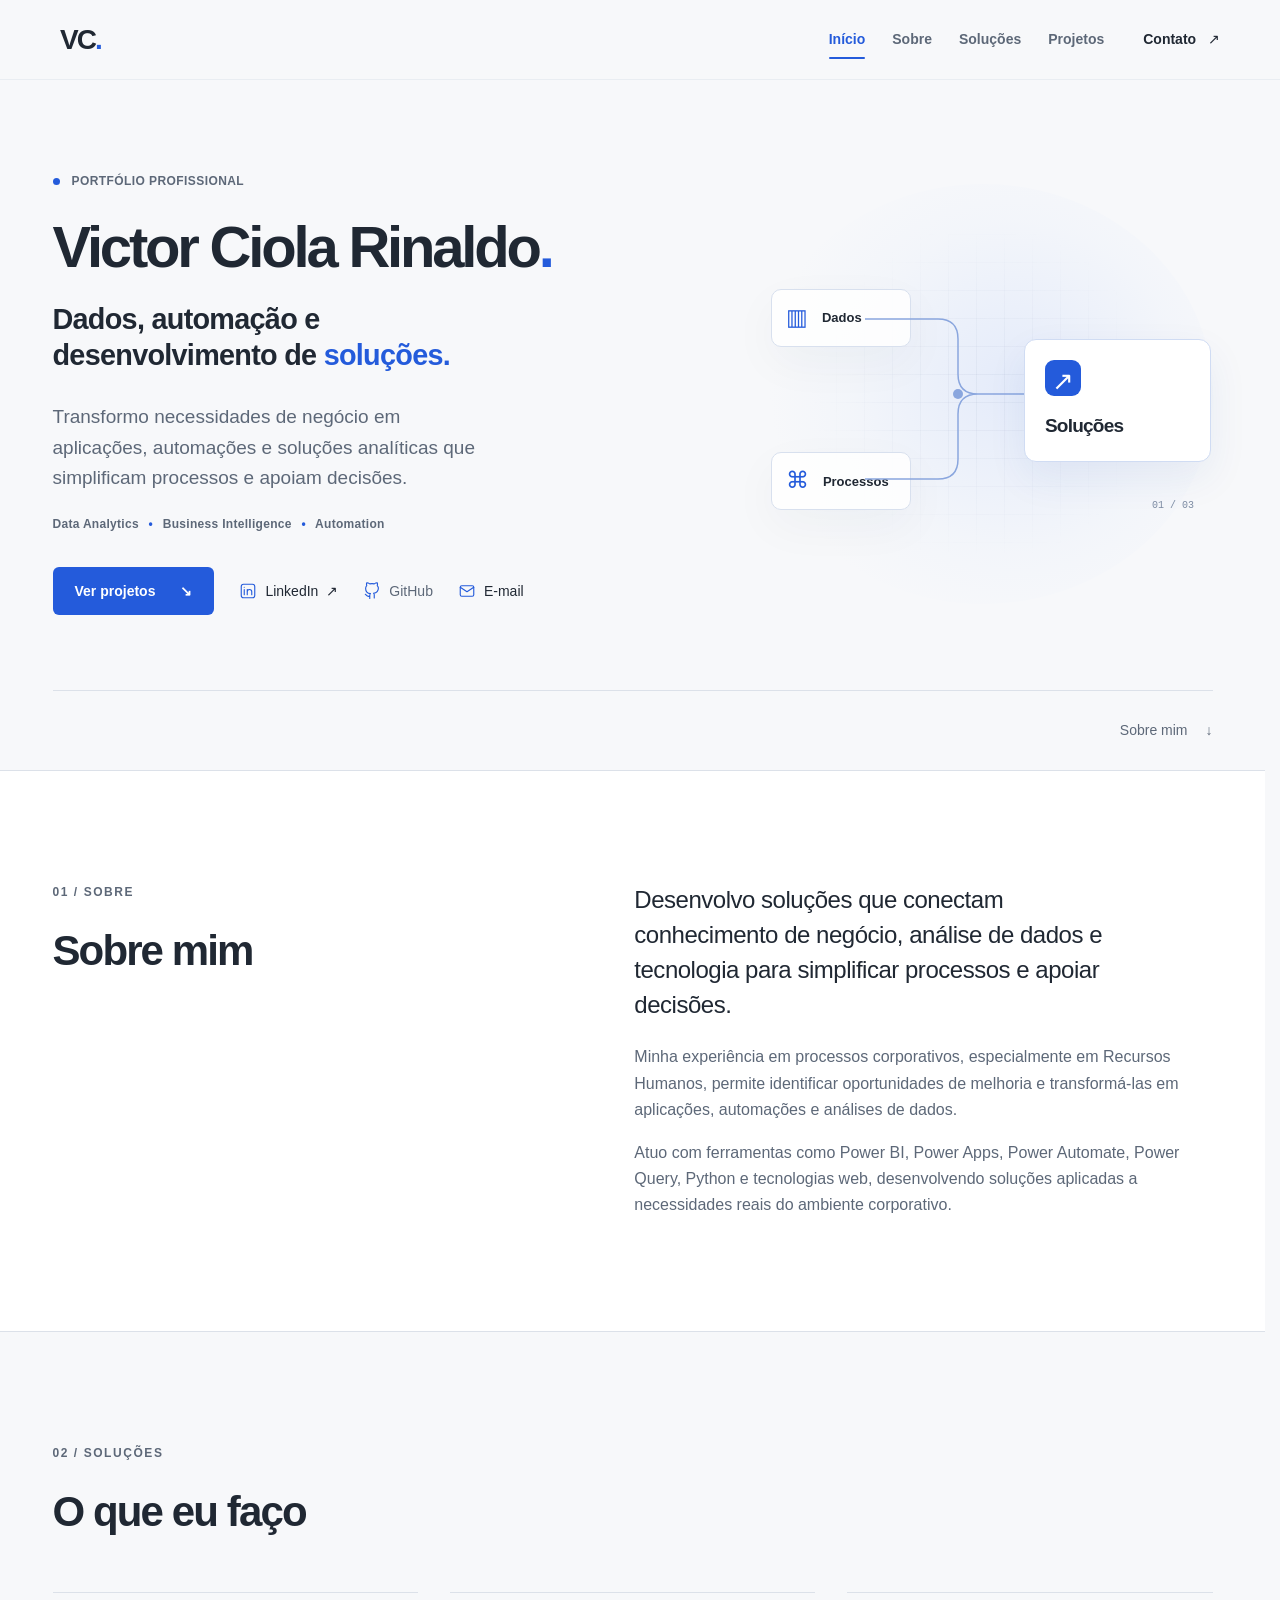
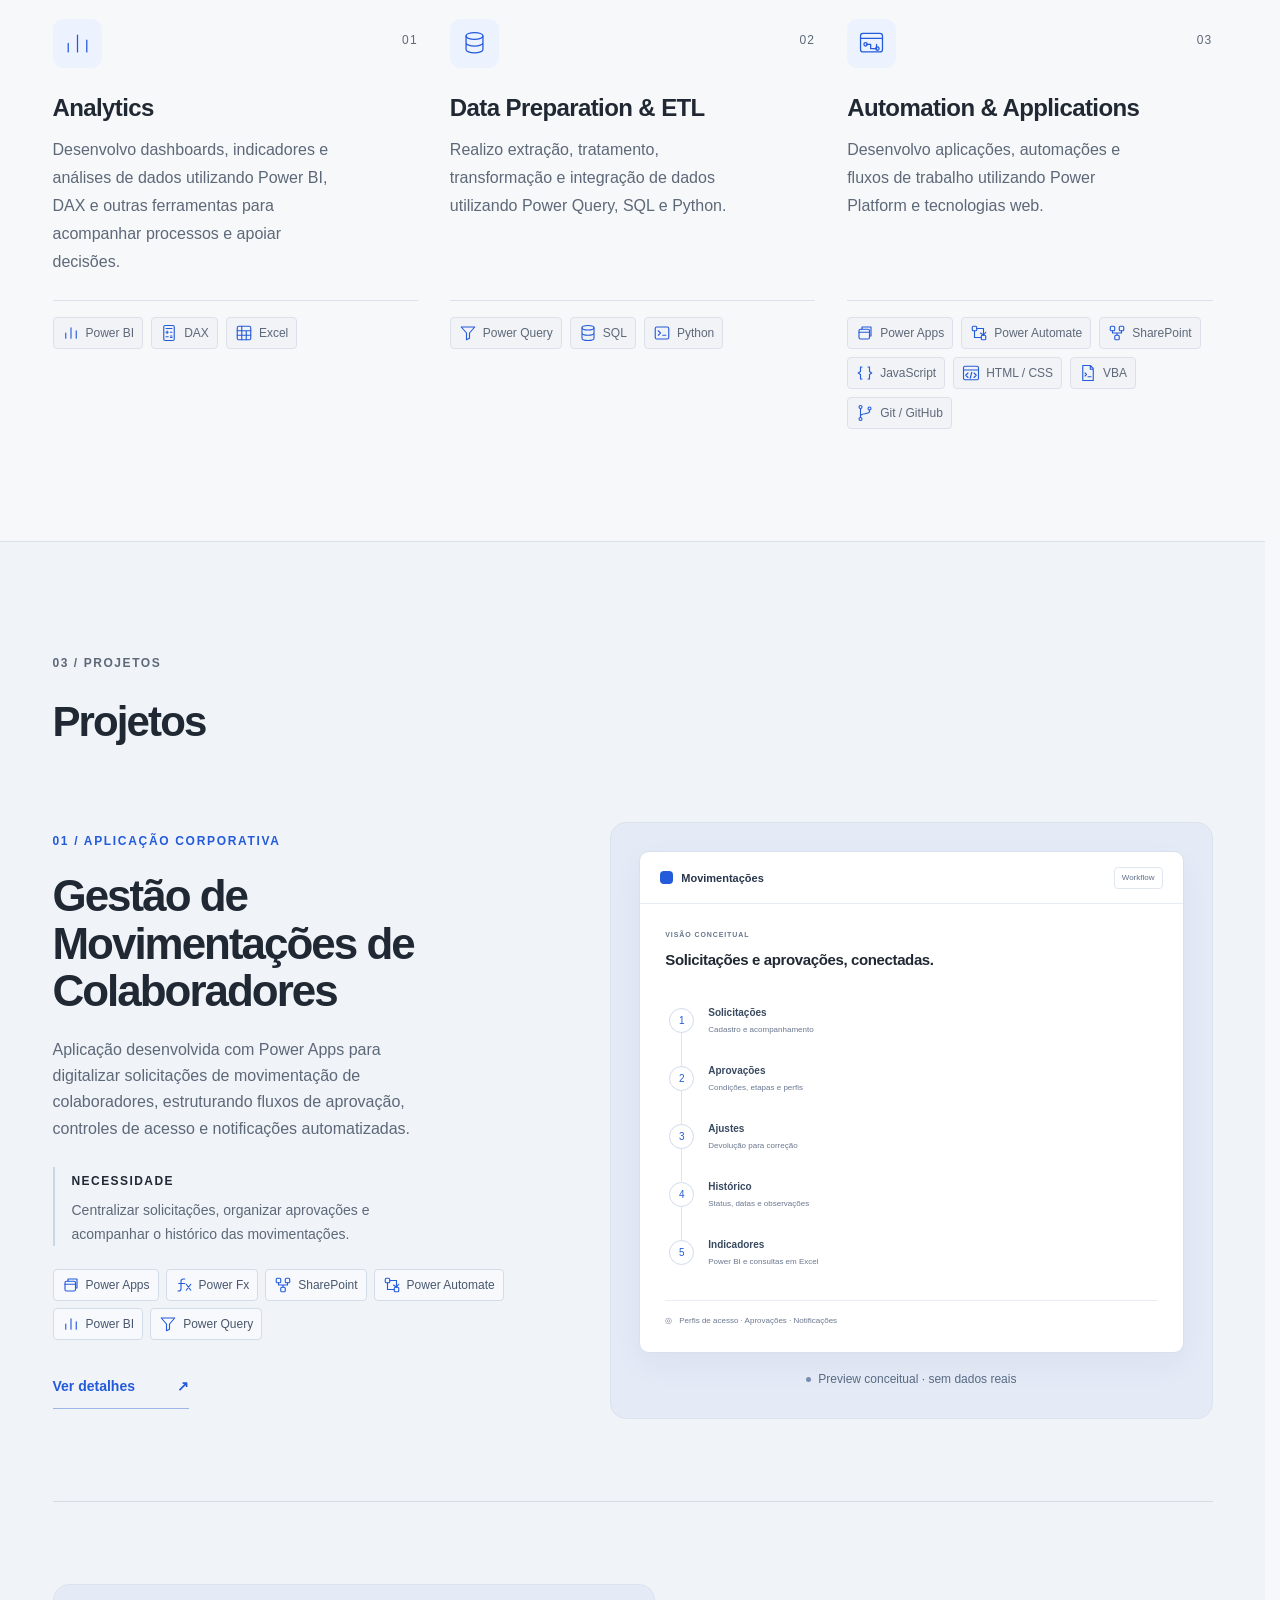
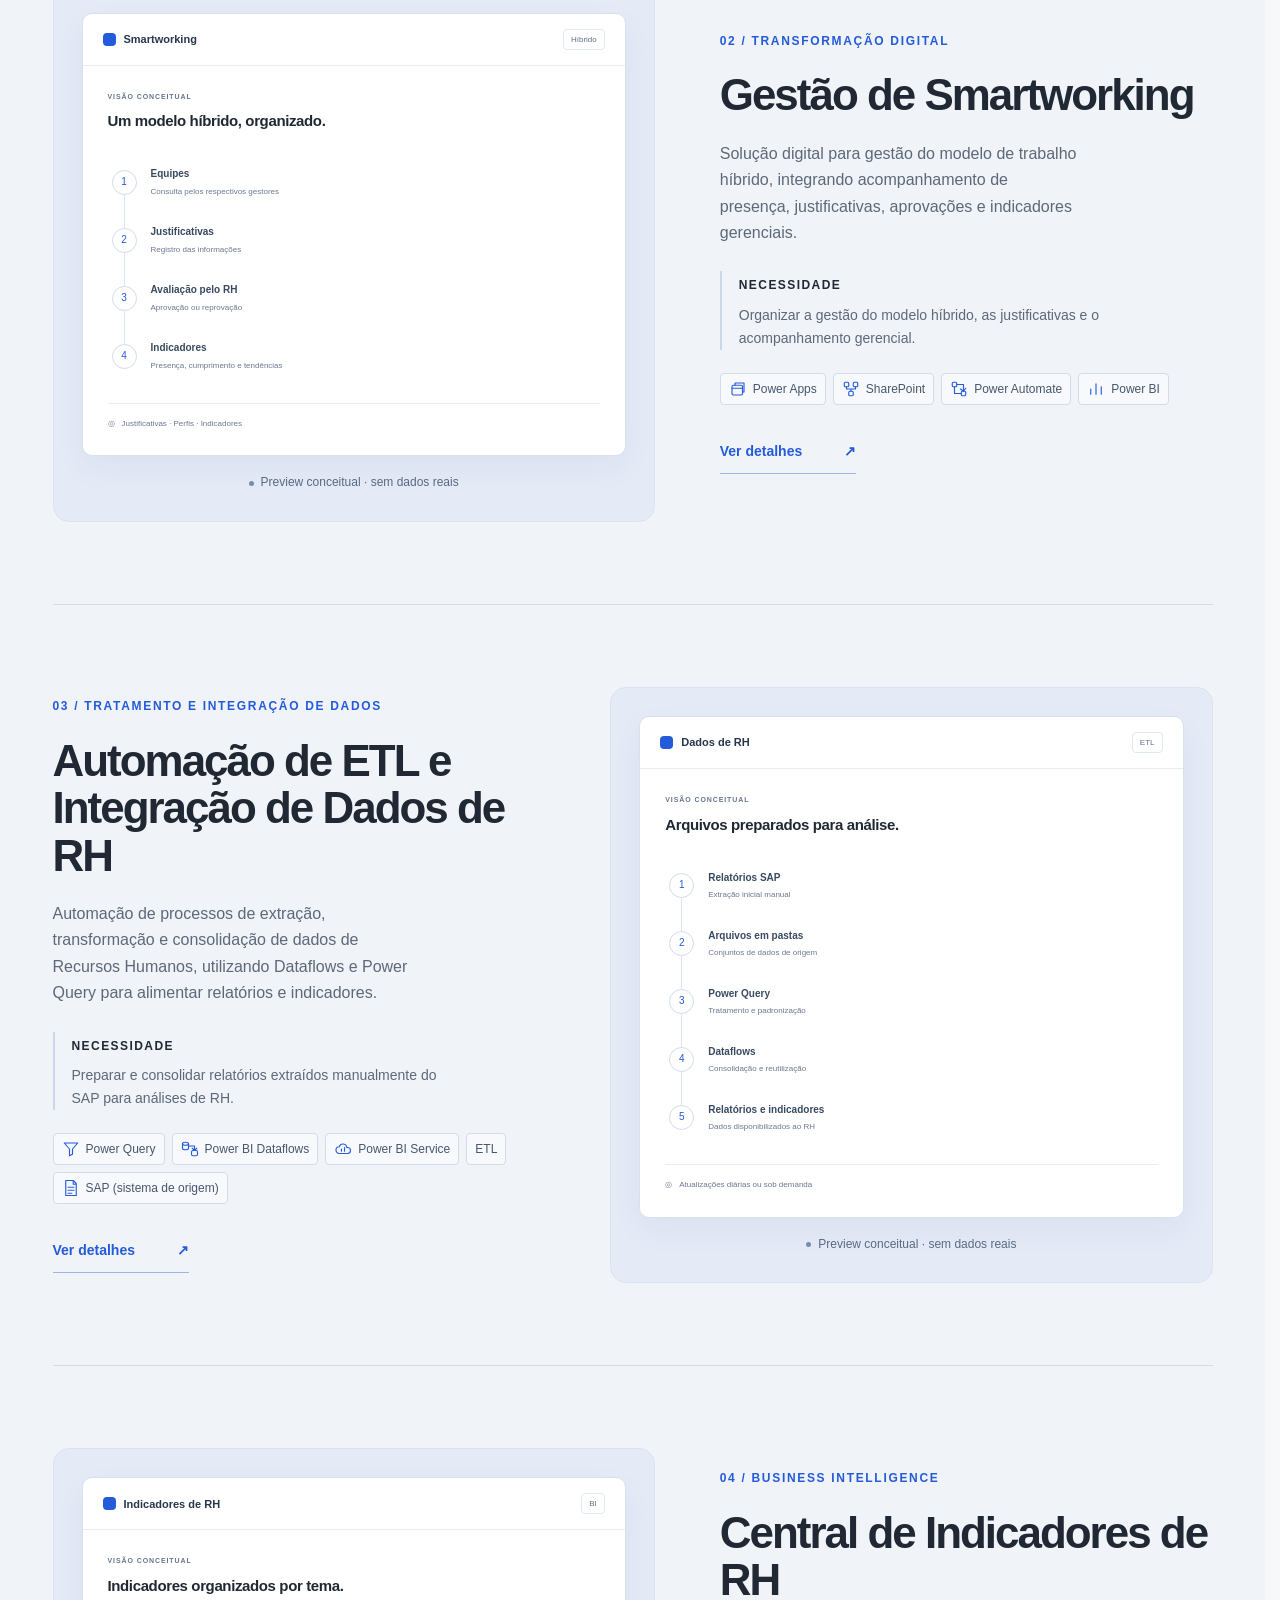
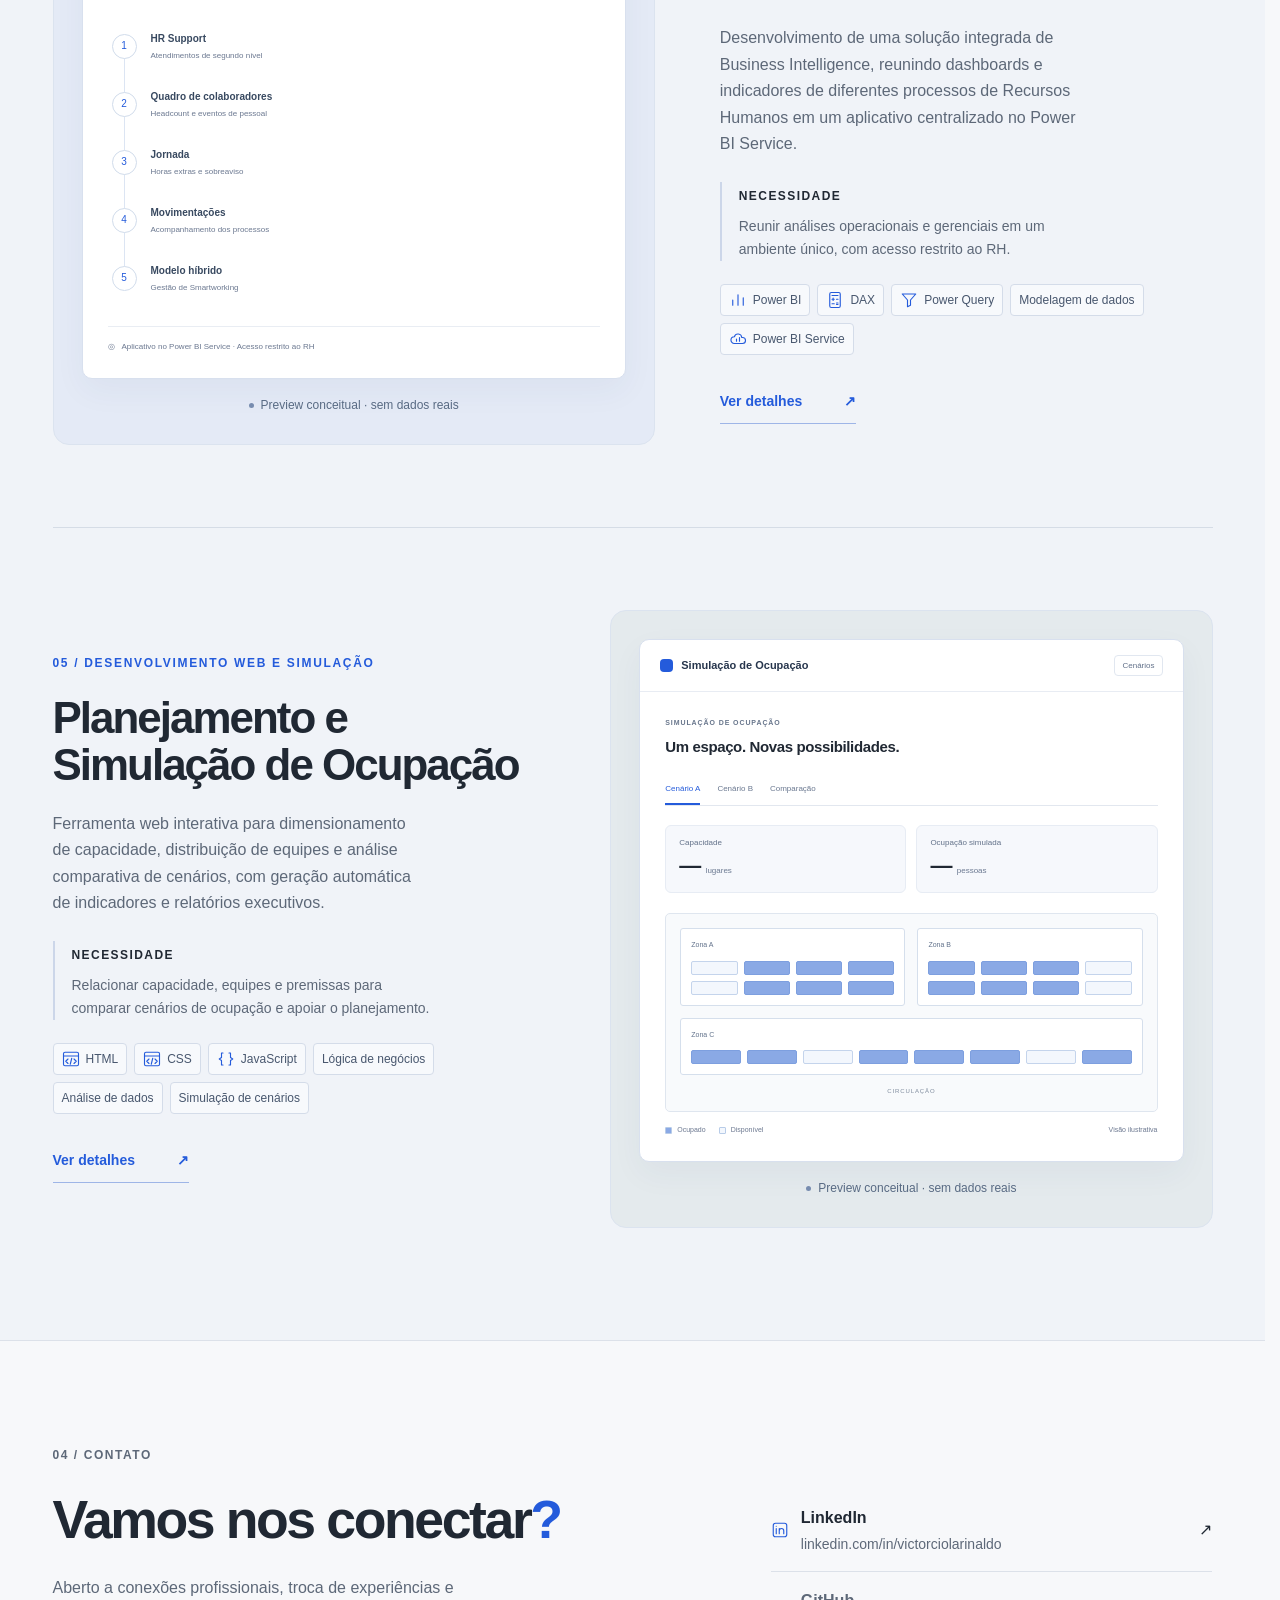
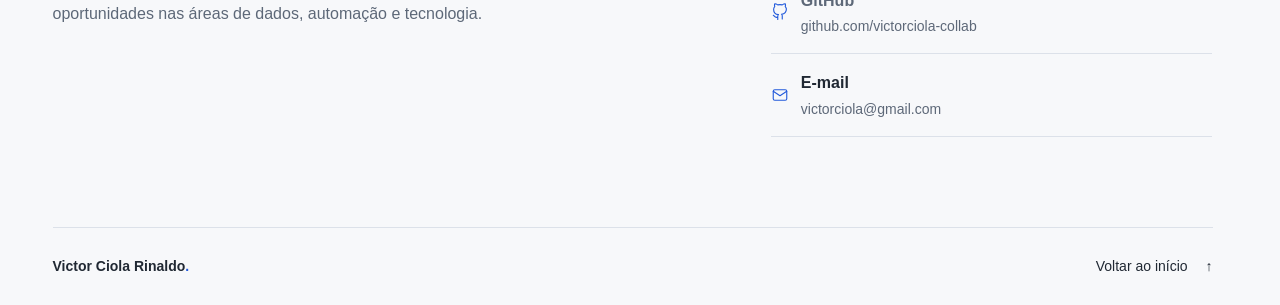
==== commit 26cfe520: "Atualização do portfólio profissional" ====
--- a/index.html
+++ b/index.html
@@ -4,14 +4,14 @@
   <meta charset="utf-8">
   <meta name="viewport" content="width=device-width, initial-scale=1">
   <meta name="theme-color" content="#f6f7f9">
-  <title>Victor Rinaldo | Data Analytics &amp; Automation</title>
+  <title>Victor Ciola Rinaldo | Portfólio Profissional</title>
   <meta name="description" content="Victor Ciola Rinaldo. Análise de dados, Business Intelligence, desenvolvimento de aplicações e automação de processos.">
   <meta property="og:type" content="website">
   <meta property="og:locale" content="pt_BR">
-  <meta property="og:title" content="Victor Rinaldo | Data Analytics &amp; Automation">
+  <meta property="og:title" content="Victor Ciola Rinaldo | Portfólio Profissional">
   <meta property="og:description" content="Projetos de Victor Ciola Rinaldo em análise de dados, desenvolvimento de aplicações e automação de processos.">
   <meta name="twitter:card" content="summary">
-  <meta name="twitter:title" content="Victor Rinaldo | Data Analytics &amp; Automation">
+  <meta name="twitter:title" content="Victor Ciola Rinaldo | Portfólio Profissional">
   <meta name="twitter:description" content="Análise de dados, desenvolvimento de aplicações e automação de processos. Projetos de Victor Ciola Rinaldo.">
   <!-- TODO_PUBLICACAO: preencher canonical, og:url, og:image e twitter:image com valores definitivos. -->
   <link rel="icon" href="assets/images/favicon.svg" type="image/svg+xml">
@@ -22,7 +22,7 @@
   <a class="skip-link" href="#conteudo">Pular para o conteúdo</a>
   <header class="site-header">
     <div class="container header-inner">
-      <a class="brand" href="#inicio" aria-label="Victor Rinaldo — início">VR<span>.</span></a>
+      <a class="brand" href="#inicio" aria-label="Victor Ciola Rinaldo — início">VC<span>.</span></a>
       <button class="menu-toggle" type="button" aria-expanded="false" aria-controls="main-nav" aria-label="Abrir menu"><span></span><span></span></button>
       <nav id="main-nav" class="main-nav" aria-label="Navegação principal">
         <a href="#inicio" aria-current="location">Início</a><a href="#sobre">Sobre</a><a href="#solucoes">Soluções</a><a href="#projetos">Projetos</a><a class="nav-contact" href="#contato">Contato <span aria-hidden="true">↗</span></a>
@@ -32,28 +32,33 @@
   <main id="conteudo">
     <section id="inicio" class="hero container" aria-labelledby="hero-title">
       <div class="hero-copy">
-        <p class="eyebrow"><span class="blue-dot" aria-hidden="true"></span> Victor Ciola Rinaldo</p>
-        <h1 id="hero-title">Dados, automação e desenvolvimento de <span>soluções.</span></h1>
-        <p class="hero-description">Trabalho com análise de dados, desenvolvimento de aplicações e automação de processos, utilizando tecnologia para simplificar atividades e apoiar decisões.</p>
+        <p class="eyebrow"><span class="blue-dot" aria-hidden="true"></span> PORTFÓLIO PROFISSIONAL</p>
+        <h1 id="hero-title">Victor Ciola Rinaldo<span>.</span></h1>
+        <p class="hero-subtitle">Dados, automação e desenvolvimento de <span>soluções.</span></p>
+        <p class="hero-description">Transformo necessidades de negócio em aplicações, automações e soluções analíticas que simplificam processos e apoiam decisões.</p>
         <p class="hero-position">Data Analytics <span>•</span> Business Intelligence <span>•</span> Automation</p>
-        <div class="hero-actions"><a class="button button-primary" href="#projetos">Ver projetos <span aria-hidden="true">↘</span></a><a class="social-link" data-contact="linkedin" aria-disabled="true">LinkedIn <span aria-hidden="true">↗</span></a><a class="social-link" data-contact="github" aria-disabled="true">GitHub <span aria-hidden="true">↗</span></a></div>
-        <p class="contact-pending">Links profissionais em atualização.</p>
+        <div class="hero-actions">
+          <a class="button button-primary" href="#projetos">Ver projetos <span aria-hidden="true">↘</span></a>
+          <a class="social-link" data-contact="linkedin" href="https://www.linkedin.com/in/victorciolarinaldo" target="_blank" rel="noopener noreferrer"><svg class="contact-icon" viewBox="0 0 24 24" aria-hidden="true" focusable="false"><rect x="3" y="3" width="18" height="18" rx="3"/><circle cx="7" cy="7" r=".75" fill="currentColor" stroke="none"/><path d="M7 10v7M11 17v-7M11 13a3 3 0 0 1 6 0v4"/></svg><span>LinkedIn</span> <span aria-hidden="true">↗</span></a>
+          <span class="social-link" data-contact="github" aria-disabled="true"><svg class="contact-icon" viewBox="0 0 24 24" aria-hidden="true" focusable="false"><path d="M9 19c-4.3 1.3-4.3-2.1-6-2.6m12 5v-3.87a3.37 3.37 0 0 0-.94-2.61c3.14-.35 6.44-1.54 6.44-7A5.44 5.44 0 0 0 19 4.77 5.07 5.07 0 0 0 18.91 1S17.73.65 15 2.48a13.38 13.38 0 0 0-6 0C6.27.65 5.09 1 5.09 1A5.07 5.07 0 0 0 5 4.77a5.44 5.44 0 0 0-1.5 3.78c0 5.42 3.3 6.61 6.44 7A3.37 3.37 0 0 0 9 18.13V22"/></svg><span>GitHub</span></span>
+          <a class="social-link" data-contact="email" href="mailto:victorciola@gmail.com"><svg class="contact-icon" viewBox="0 0 24 24" aria-hidden="true" focusable="false"><rect x="3" y="5" width="18" height="14" rx="2"/><path d="m3 7 9 6 9-6"/></svg><span>E-mail</span></a>
+        </div>
       </div>
       <div class="hero-art" role="img" aria-label="Diagrama conceitual com dados, processos e soluções.">
-        <div class="art-grid" aria-hidden="true"></div><span class="art-label art-label-top" aria-hidden="true">&#160;</span>
+        <div class="art-grid" aria-hidden="true"></div>
         <div class="art-source source-data"><span class="art-symbol" aria-hidden="true">▥</span> Dados</div>
         <div class="art-source source-process"><span class="art-symbol" aria-hidden="true">⌘</span> Processos</div>
         <svg class="art-connections" viewBox="0 0 460 420" fill="none" aria-hidden="true"><path d="M112 135H185Q205 135 205 155V190Q205 210 225 210H285M112 295H185Q205 295 205 275V230Q205 210 225 210" stroke="currentColor" stroke-width="1.5"/><circle cx="205" cy="210" r="5" fill="currentColor"/></svg>
-        <div class="art-output"><span class="output-mark" aria-hidden="true">↗</span><strong>Soluções</strong><small aria-hidden="true">&#160;</small></div>
-        <span class="art-label art-label-bottom" aria-hidden="true">&#160;</span><span class="art-coordinate" aria-hidden="true">01 / 03</span>
-      </div>
-      <div class="hero-bottom"><span aria-hidden="true">&#160;</span><a href="#sobre">Sobre mim <span aria-hidden="true">↓</span></a></div>
+        <div class="art-output"><span class="output-mark" aria-hidden="true">↗</span><strong>Soluções</strong></div>
+        <span class="art-coordinate" aria-hidden="true">01 / 03</span>
+      </div>
+      <div class="hero-bottom"><a href="#sobre">Sobre mim <span aria-hidden="true">↓</span></a></div>
     </section>
     <section id="sobre" class="section about-section" aria-labelledby="about-title">
-      <div class="container about-grid"><div><p class="eyebrow">01 / Sobre</p><h2 id="about-title">Sobre mim</h2></div><div class="about-copy"><p class="lead">Desenvolvo soluções utilizando análise de dados, automação de processos e desenvolvimento de aplicações, com foco em simplificar atividades e melhorar o acesso às informações.</p><p>Tenho experiência em processos corporativos, especialmente na área de Recursos Humanos, combinando conhecimento de negócio com ferramentas como Power BI, Power Apps, Power Automate, Python e SharePoint.</p><p>Entre os projetos que desenvolvo estão dashboards gerenciais, aplicações internas, integrações de dados e fluxos automatizados.</p><div class="about-signature" aria-hidden="true">&#160;</div></div></div>
+      <div class="container about-grid"><div><p class="eyebrow">01 / Sobre</p><h2 id="about-title">Sobre mim</h2></div><div class="about-copy"><p class="lead">Desenvolvo soluções que conectam conhecimento de negócio, análise de dados e tecnologia para simplificar processos e apoiar decisões.</p><p>Minha experiência em processos corporativos, especialmente em Recursos Humanos, permite identificar oportunidades de melhoria e transformá-las em aplicações, automações e análises de dados.</p><p>Atuo com ferramentas como Power BI, Power Apps, Power Automate, Power Query, Python e tecnologias web, desenvolvendo soluções aplicadas a necessidades reais do ambiente corporativo.</p></div></div>
     </section>
     <section id="solucoes" class="section container" aria-labelledby="solutions-title">
-      <div class="section-heading"><div><p class="eyebrow">02 / Soluções</p><h2 id="solutions-title">O que eu faço</h2></div><p aria-hidden="true">&#160;<br>&#160;</p></div>
+      <div class="section-heading"><div><p class="eyebrow">02 / Soluções</p><h2 id="solutions-title">O que eu faço</h2></div></div>
       <div class="solutions-grid">
         <article class="solution"><span class="solution-icon" aria-hidden="true"><svg viewBox="0 0 32 32"><path d="M5 26V16M16 26V6M27 26V12"/></svg></span><span class="solution-number">01</span><h3>Analytics</h3><p>Desenvolvo dashboards, indicadores e análises de dados utilizando Power BI, DAX e outras ferramentas para acompanhar processos e apoiar decisões.</p>
         <ul class="solution-technologies" aria-label="Tecnologias de Analytics">
@@ -80,20 +85,122 @@
       </div>
     </section>
     <section id="projetos" class="section projects-section" aria-labelledby="projects-title">
-      <div class="container"><div class="section-heading"><div><p class="eyebrow">03 / Projetos</p><h2 id="projects-title">Projetos</h2></div><p aria-hidden="true">&#160;<br>&#160;</p></div>
+      <div class="container"><div class="section-heading"><div><p class="eyebrow">03 / Projetos</p><h2 id="projects-title">Projetos</h2></div></div>
+        <!-- Previews locais demonstrativos. Preserve as classes das figures ao substituir os visuais. -->
         <article class="project" aria-labelledby="movement-title">
-          <div class="project-copy"><p class="project-category">01 / Aplicação corporativa</p><h3 id="movement-title">App de <br>Movimentações</h3><p>Aplicação desenvolvida em Power Apps para centralizar solicitações de movimentação de colaboradores, controlar etapas de aprovação e automatizar notificações.</p><div class="project-need"><span>Necessidade</span><p>Estruturar solicitações de movimentação de colaboradores com aprovações, regras de acesso e acompanhamento do workflow.</p></div><ul class="tags" aria-label="Tecnologias do App de Movimentações"><li>Power Apps</li><li>Power Automate</li><li>SharePoint</li></ul><button class="detail-button" type="button" data-project="movimentacoes">Ver detalhes <span aria-hidden="true">↗</span></button></div>
-          <figure class="project-preview movement-preview"><div class="preview-frame"><div class="preview-top"><span class="mini-brand"><i aria-hidden="true"></i> Movimentações</span><span class="preview-pill">Workflow</span></div><div class="movement-body"><div class="mock-heading"><span>VISÃO DO PROCESSO</span><strong>Cada etapa, conectada.</strong></div><div class="workflow"><div class="workflow-start">Solicitação <span aria-hidden="true">↓</span></div><ol><li class="step-done"><span class="step-node" aria-hidden="true">✓</span><div><strong>BP</strong><small>Análise da solicitação</small></div></li><li class="step-done"><span class="step-node" aria-hidden="true">✓</span><div><strong>Remuneração</strong><small>Validação das condições</small></div></li><li class="step-active"><span class="step-node" aria-hidden="true">●</span><div><strong>Organização</strong><small>Revisão da estrutura</small></div><span class="stage-label">Em análise</span></li><li><span class="step-node" aria-hidden="true"></span><div><strong>HR Support</strong><small>Preparação operacional</small></div></li><li><span class="step-node" aria-hidden="true"></span><div><strong>Processamento</strong><small>Conclusão do fluxo</small></div></li></ol></div><div class="mock-foot"><span aria-hidden="true">◎</span> Perfis de acesso · Regras · Notificações</div></div></div><figcaption><span class="demo-dot" aria-hidden="true"></span> Preview conceitual · fluxo demonstrativo</figcaption></figure>
-        </article>
-        <article class="project project-reverse" aria-labelledby="planner-title">
-          <div class="project-copy"><p class="project-category">02 / Aplicação orientada a dados</p><h3 id="planner-title">Planejador <br>de Espaço</h3><p>Aplicação web desenvolvida para simular cenários de ocupação, distribuir equipes entre espaços disponíveis e analisar capacidade e necessidades de alocação.</p><div class="project-need"><span>Necessidade</span><p>Relacionar colaboradores, capacidade e regras de ocupação para comparar cenários e apoiar o planejamento físico.</p></div><ul class="tags" aria-label="Tecnologias do Planejador de Espaço"><li>HTML</li><li>CSS</li><li>JavaScript</li><li>Data Analytics</li></ul><button class="detail-button" type="button" data-project="espaco">Ver detalhes <span aria-hidden="true">↗</span></button></div>
-          <figure class="project-preview planner-preview"><div class="preview-frame"><div class="preview-top"><span class="mini-brand"><i aria-hidden="true"></i> Planejador de Espaço</span><span class="preview-pill">Cenários</span></div><div class="planner-body"><div class="mock-heading"><span>SIMULAÇÃO DE OCUPAÇÃO</span><strong>Um espaço. Novas possibilidades.</strong></div><div class="scenario-tabs" aria-hidden="true"><span class="selected">Cenário A</span><span>Cenário B</span><span>Comparação</span></div><!-- Todos os números deste preview são fictícios e demonstrativos; não representam resultados ou dados corporativos. --><div class="mock-metrics"><div><small>Capacidade</small><strong>120 <span>lugares</span></strong></div><div><small>Ocupação simulada</small><strong>84 <span>pessoas</span></strong></div></div><div class="floorplan" role="img" aria-label="Diagrama demonstrativo de ocupação em três zonas, com lugares ocupados e disponíveis."><div class="floor-zone zone-a"><span>Zona A</span><div class="desks" aria-hidden="true"></div></div><div class="floor-zone zone-b"><span>Zona B</span><div class="desks" aria-hidden="true"></div></div><div class="floor-zone zone-c"><span>Zona C</span><div class="desks" aria-hidden="true"></div></div><span class="floor-corridor">Circulação</span></div><div class="floor-legend"><span><i class="occupied"></i> Ocupado</span><span><i></i> Disponível</span><span>Visão ilustrativa</span></div></div></div><figcaption><span class="demo-dot" aria-hidden="true"></span> Preview conceitual · dados demonstrativos</figcaption></figure>
-        </article>
-      </div>
-    </section>
-    <section id="contato" class="section container contact-section" aria-labelledby="contact-title"><p class="eyebrow">04 / Contato</p><div class="contact-grid"><div><h2 id="contact-title">Vamos conversar<span>?</span></h2><p aria-hidden="true">&#160;<br>&#160;</p></div><div class="contact-links"><a data-contact="linkedin" aria-disabled="true">LinkedIn <span aria-hidden="true">↗</span></a><a data-contact="github" aria-disabled="true">GitHub <span aria-hidden="true">↗</span></a><a data-contact="email" aria-disabled="true">E-mail <span aria-hidden="true">↗</span></a><small>Canais de contato em atualização.</small></div></div></section>
+          <div class="project-copy">
+            <p class="project-category">01 / Aplicação corporativa</p>
+            <h3 id="movement-title">Gestão de Movimentações de Colaboradores</h3>
+            <p>Aplicação desenvolvida com Power Apps para digitalizar solicitações de movimentação de colaboradores, estruturando fluxos de aprovação, controles de acesso e notificações automatizadas.</p>
+            <div class="project-need"><span>Necessidade</span><p>Centralizar solicitações, organizar aprovações e acompanhar o histórico das movimentações.</p></div>
+            <ul class="tags" aria-label="Tecnologias de Gestão de Movimentações de Colaboradores"><li><span class="tech-icon" aria-hidden="true"><svg focusable="false" viewBox="0 0 24 24"><rect x="4" y="7" width="14" height="13" rx="2"/><path d="M8 7V4h12v12h-2M4 11h14"/></svg></span><span>Power Apps</span></li><li><span class="tech-icon" aria-hidden="true"><svg focusable="false" viewBox="0 0 24 24"><path d="M13 4h-2a3 3 0 0 0-3 3v10a3 3 0 0 1-3 3H4M5 10h8M15 11l6 8M21 11l-6 8"/></svg></span><span>Power Fx</span></li><li><span class="tech-icon" aria-hidden="true"><svg focusable="false" viewBox="0 0 24 24"><rect x="3" y="3" width="6" height="6" rx="1.5"/><rect x="15" y="3" width="6" height="6" rx="1.5"/><rect x="9" y="15" width="6" height="6" rx="1.5"/><path d="M6 9v3h12V9M12 12v3"/></svg></span><span>SharePoint</span></li><li><span class="tech-icon" aria-hidden="true"><svg focusable="false" viewBox="0 0 24 24"><rect x="3" y="3" width="6" height="6" rx="1.5"/><rect x="15" y="15" width="6" height="6" rx="1.5"/><path d="M9 6h9v9M6 9v9h9M14 12l4 3 3-4"/></svg></span><span>Power Automate</span></li><li><span class="tech-icon" aria-hidden="true"><svg focusable="false" viewBox="0 0 24 24"><path d="M5 19V12M12 19V5M19 19V9"/></svg></span><span>Power BI</span></li><li><span class="tech-icon" aria-hidden="true"><svg focusable="false" viewBox="0 0 24 24"><path d="M3 4h18l-7 8v7l-4 2v-9L3 4Z"/></svg></span><span>Power Query</span></li></ul>
+            <button class="detail-button" type="button" data-project="movimentacoes">Ver detalhes <span aria-hidden="true">↗</span></button>
+          </div>
+          <figure class="project-preview movement-preview">
+            <div class="preview-frame">
+              <div class="preview-top"><span class="mini-brand"><i aria-hidden="true"></i> Movimentações</span><span class="preview-pill">Workflow</span></div>
+              <div class="movement-body">
+                <div class="mock-heading"><span>VISÃO CONCEITUAL</span><strong>Solicitações e aprovações, conectadas.</strong></div>
+                <div class="workflow"><ol><li><span class="step-node" aria-hidden="true">1</span><div><strong>Solicitações</strong><small>Cadastro e acompanhamento</small></div></li><li><span class="step-node" aria-hidden="true">2</span><div><strong>Aprovações</strong><small>Condições, etapas e perfis</small></div></li><li><span class="step-node" aria-hidden="true">3</span><div><strong>Ajustes</strong><small>Devolução para correção</small></div></li><li><span class="step-node" aria-hidden="true">4</span><div><strong>Histórico</strong><small>Status, datas e observações</small></div></li><li><span class="step-node" aria-hidden="true">5</span><div><strong>Indicadores</strong><small>Power BI e consultas em Excel</small></div></li></ol></div>
+                <div class="mock-foot"><span aria-hidden="true">◎</span> Perfis de acesso · Aprovações · Notificações</div>
+              </div>
+            </div>
+            <figcaption><span class="demo-dot" aria-hidden="true"></span> Preview conceitual · sem dados reais</figcaption>
+          </figure>
+        </article>
+        <article class="project project-reverse" aria-labelledby="smartworking-title">
+          <div class="project-copy">
+            <p class="project-category">02 / Transformação digital</p>
+            <h3 id="smartworking-title">Gestão de Smartworking</h3>
+            <p>Solução digital para gestão do modelo de trabalho híbrido, integrando acompanhamento de presença, justificativas, aprovações e indicadores gerenciais.</p>
+            <div class="project-need"><span>Necessidade</span><p>Organizar a gestão do modelo híbrido, as justificativas e o acompanhamento gerencial.</p></div>
+            <ul class="tags" aria-label="Tecnologias de Gestão de Smartworking"><li><span class="tech-icon" aria-hidden="true"><svg focusable="false" viewBox="0 0 24 24"><rect x="4" y="7" width="14" height="13" rx="2"/><path d="M8 7V4h12v12h-2M4 11h14"/></svg></span><span>Power Apps</span></li><li><span class="tech-icon" aria-hidden="true"><svg focusable="false" viewBox="0 0 24 24"><rect x="3" y="3" width="6" height="6" rx="1.5"/><rect x="15" y="3" width="6" height="6" rx="1.5"/><rect x="9" y="15" width="6" height="6" rx="1.5"/><path d="M6 9v3h12V9M12 12v3"/></svg></span><span>SharePoint</span></li><li><span class="tech-icon" aria-hidden="true"><svg focusable="false" viewBox="0 0 24 24"><rect x="3" y="3" width="6" height="6" rx="1.5"/><rect x="15" y="15" width="6" height="6" rx="1.5"/><path d="M9 6h9v9M6 9v9h9M14 12l4 3 3-4"/></svg></span><span>Power Automate</span></li><li><span class="tech-icon" aria-hidden="true"><svg focusable="false" viewBox="0 0 24 24"><path d="M5 19V12M12 19V5M19 19V9"/></svg></span><span>Power BI</span></li></ul>
+            <button class="detail-button" type="button" data-project="smartworking">Ver detalhes <span aria-hidden="true">↗</span></button>
+          </div>
+          <figure class="project-preview smartworking-preview">
+            <div class="preview-frame">
+              <div class="preview-top"><span class="mini-brand"><i aria-hidden="true"></i> Smartworking</span><span class="preview-pill">Híbrido</span></div>
+              <div class="movement-body">
+                <div class="mock-heading"><span>VISÃO CONCEITUAL</span><strong>Um modelo híbrido, organizado.</strong></div>
+                <div class="workflow"><ol><li><span class="step-node" aria-hidden="true">1</span><div><strong>Equipes</strong><small>Consulta pelos respectivos gestores</small></div></li><li><span class="step-node" aria-hidden="true">2</span><div><strong>Justificativas</strong><small>Registro das informações</small></div></li><li><span class="step-node" aria-hidden="true">3</span><div><strong>Avaliação pelo RH</strong><small>Aprovação ou reprovação</small></div></li><li><span class="step-node" aria-hidden="true">4</span><div><strong>Indicadores</strong><small>Presença, cumprimento e tendências</small></div></li></ol></div>
+                <div class="mock-foot"><span aria-hidden="true">◎</span> Justificativas · Perfis · Indicadores</div>
+              </div>
+            </div>
+            <figcaption><span class="demo-dot" aria-hidden="true"></span> Preview conceitual · sem dados reais</figcaption>
+          </figure>
+        </article>
+        <article class="project" aria-labelledby="etl-title">
+          <div class="project-copy">
+            <p class="project-category">03 / Tratamento e integração de dados</p>
+            <h3 id="etl-title">Automação de ETL e Integração de Dados de RH</h3>
+            <p>Automação de processos de extração, transformação e consolidação de dados de Recursos Humanos, utilizando Dataflows e Power Query para alimentar relatórios e indicadores.</p>
+            <div class="project-need"><span>Necessidade</span><p>Preparar e consolidar relatórios extraídos manualmente do SAP para análises de RH.</p></div>
+            <ul class="tags" aria-label="Tecnologias de Automação de ETL e Integração de Dados de RH"><li><span class="tech-icon" aria-hidden="true"><svg focusable="false" viewBox="0 0 24 24"><path d="M3 4h18l-7 8v7l-4 2v-9L3 4Z"/></svg></span><span>Power Query</span></li><li><span class="tech-icon" aria-hidden="true"><svg focusable="false" viewBox="0 0 24 24"><ellipse cx="6" cy="5" rx="4" ry="2"/><path d="M2 5v6c0 1.1 1.8 2 4 2s4-.9 4-2V5M10 8h8v6m-3-3 3 3 3-3"/><rect x="14" y="14" width="8" height="7" rx="2"/></svg></span><span>Power BI Dataflows</span></li><li><span class="tech-icon" aria-hidden="true"><svg focusable="false" viewBox="0 0 24 24"><path d="M7 18h11a4 4 0 0 0 0-8h-1a5 5 0 0 0-9.8-1A4.5 4.5 0 0 0 7 18Z"/><path d="M10 15v-3M14 15v-5"/></svg></span><span>Power BI Service</span></li><li>ETL</li><li><span class="tech-icon" aria-hidden="true"><svg focusable="false" viewBox="0 0 24 24"><path d="M5 2h10l4 4v16H5V2ZM15 2v5h4M8 11h8M8 15h8M8 19h5"/></svg></span><span>SAP (sistema de origem)</span></li></ul>
+            <button class="detail-button" type="button" data-project="etl">Ver detalhes <span aria-hidden="true">↗</span></button>
+          </div>
+          <figure class="project-preview etl-preview">
+            <div class="preview-frame">
+              <div class="preview-top"><span class="mini-brand"><i aria-hidden="true"></i> Dados de RH</span><span class="preview-pill">ETL</span></div>
+              <div class="movement-body">
+                <div class="mock-heading"><span>VISÃO CONCEITUAL</span><strong>Arquivos preparados para análise.</strong></div>
+                <div class="workflow"><ol><li><span class="step-node" aria-hidden="true">1</span><div><strong>Relatórios SAP</strong><small>Extração inicial manual</small></div></li><li><span class="step-node" aria-hidden="true">2</span><div><strong>Arquivos em pastas</strong><small>Conjuntos de dados de origem</small></div></li><li><span class="step-node" aria-hidden="true">3</span><div><strong>Power Query</strong><small>Tratamento e padronização</small></div></li><li><span class="step-node" aria-hidden="true">4</span><div><strong>Dataflows</strong><small>Consolidação e reutilização</small></div></li><li><span class="step-node" aria-hidden="true">5</span><div><strong>Relatórios e indicadores</strong><small>Dados disponibilizados ao RH</small></div></li></ol></div>
+                <div class="mock-foot"><span aria-hidden="true">◎</span> Atualizações diárias ou sob demanda</div>
+              </div>
+            </div>
+            <figcaption><span class="demo-dot" aria-hidden="true"></span> Preview conceitual · sem dados reais</figcaption>
+          </figure>
+        </article>
+        <article class="project project-reverse" aria-labelledby="indicators-title">
+          <div class="project-copy">
+            <p class="project-category">04 / Business Intelligence</p>
+            <h3 id="indicators-title">Central de Indicadores de RH</h3>
+            <p>Desenvolvimento de uma solução integrada de Business Intelligence, reunindo dashboards e indicadores de diferentes processos de Recursos Humanos em um aplicativo centralizado no Power BI Service.</p>
+            <div class="project-need"><span>Necessidade</span><p>Reunir análises operacionais e gerenciais em um ambiente único, com acesso restrito ao RH.</p></div>
+            <ul class="tags" aria-label="Tecnologias de Central de Indicadores de RH"><li><span class="tech-icon" aria-hidden="true"><svg focusable="false" viewBox="0 0 24 24"><path d="M5 19V12M12 19V5M19 19V9"/></svg></span><span>Power BI</span></li><li><span class="tech-icon" aria-hidden="true"><svg focusable="false" viewBox="0 0 24 24"><rect x="5" y="2" width="14" height="20" rx="2"/><path d="M8 6h8M8 11h3M9.5 9.5v3M14 11h2M8 17h3M14 16h2M14 18h2"/></svg></span><span>DAX</span></li><li><span class="tech-icon" aria-hidden="true"><svg focusable="false" viewBox="0 0 24 24"><path d="M3 4h18l-7 8v7l-4 2v-9L3 4Z"/></svg></span><span>Power Query</span></li><li>Modelagem de dados</li><li><span class="tech-icon" aria-hidden="true"><svg focusable="false" viewBox="0 0 24 24"><path d="M7 18h11a4 4 0 0 0 0-8h-1a5 5 0 0 0-9.8-1A4.5 4.5 0 0 0 7 18Z"/><path d="M10 15v-3M14 15v-5"/></svg></span><span>Power BI Service</span></li></ul>
+            <button class="detail-button" type="button" data-project="indicadores">Ver detalhes <span aria-hidden="true">↗</span></button>
+          </div>
+          <figure class="project-preview indicators-preview">
+            <div class="preview-frame">
+              <div class="preview-top"><span class="mini-brand"><i aria-hidden="true"></i> Indicadores de RH</span><span class="preview-pill">BI</span></div>
+              <div class="movement-body">
+                <div class="mock-heading"><span>VISÃO CONCEITUAL</span><strong>Indicadores organizados por tema.</strong></div>
+                <div class="workflow"><ol><li><span class="step-node" aria-hidden="true">1</span><div><strong>HR Support</strong><small>Atendimentos de segundo nível</small></div></li><li><span class="step-node" aria-hidden="true">2</span><div><strong>Quadro de colaboradores</strong><small>Headcount e eventos de pessoal</small></div></li><li><span class="step-node" aria-hidden="true">3</span><div><strong>Jornada</strong><small>Horas extras e sobreaviso</small></div></li><li><span class="step-node" aria-hidden="true">4</span><div><strong>Movimentações</strong><small>Acompanhamento dos processos</small></div></li><li><span class="step-node" aria-hidden="true">5</span><div><strong>Modelo híbrido</strong><small>Gestão de Smartworking</small></div></li></ol></div>
+                <div class="mock-foot"><span aria-hidden="true">◎</span> Aplicativo no Power BI Service · Acesso restrito ao RH</div>
+              </div>
+            </div>
+            <figcaption><span class="demo-dot" aria-hidden="true"></span> Preview conceitual · sem dados reais</figcaption>
+          </figure>
+        </article>
+        <article class="project" aria-labelledby="planner-title">
+          <div class="project-copy">
+            <p class="project-category">05 / Desenvolvimento web e simulação</p>
+            <h3 id="planner-title">Planejamento e Simulação de Ocupação</h3>
+            <p>Ferramenta web interativa para dimensionamento de capacidade, distribuição de equipes e análise comparativa de cenários, com geração automática de indicadores e relatórios executivos.</p>
+            <div class="project-need"><span>Necessidade</span><p>Relacionar capacidade, equipes e premissas para comparar cenários de ocupação e apoiar o planejamento.</p></div>
+            <ul class="tags" aria-label="Tecnologias de Planejamento e Simulação de Ocupação"><li><span class="tech-icon" aria-hidden="true"><svg focusable="false" viewBox="0 0 24 24"><rect x="2" y="3" width="20" height="18" rx="2"/><path d="M2 8h20M8 12l-3 3 3 3M16 12l3 3-3 3M13 11l-2 8"/></svg></span><span>HTML</span></li><li><span class="tech-icon" aria-hidden="true"><svg focusable="false" viewBox="0 0 24 24"><rect x="2" y="3" width="20" height="18" rx="2"/><path d="M2 8h20M8 12l-3 3 3 3M16 12l3 3-3 3M13 11l-2 8"/></svg></span><span>CSS</span></li><li><span class="tech-icon" aria-hidden="true"><svg focusable="false" viewBox="0 0 24 24"><path d="M8 4H6v6l-3 2 3 2v6h2M16 4h2v6l3 2-3 2v6h-2"/></svg></span><span>JavaScript</span></li><li>Lógica de negócios</li><li>Análise de dados</li><li>Simulação de cenários</li></ul>
+            <button class="detail-button" type="button" data-project="espaco">Ver detalhes <span aria-hidden="true">↗</span></button>
+          </div>
+          <figure class="project-preview planner-preview"><div class="preview-frame"><div class="preview-top"><span class="mini-brand"><i aria-hidden="true"></i> Simulação de Ocupação</span><span class="preview-pill">Cenários</span></div><div class="planner-body"><div class="mock-heading"><span>SIMULAÇÃO DE OCUPAÇÃO</span><strong>Um espaço. Novas possibilidades.</strong></div><div class="scenario-tabs" aria-hidden="true"><span class="selected">Cenário A</span><span>Cenário B</span><span>Comparação</span></div><!-- Placeholder conceitual: sem números reais ou resultados quantitativos. --><div class="mock-metrics"><div><small>Capacidade</small><strong>— <span>lugares</span></strong></div><div><small>Ocupação simulada</small><strong>— <span>pessoas</span></strong></div></div><div class="floorplan" role="img" aria-label="Diagrama demonstrativo de ocupação em três zonas, com lugares ocupados e disponíveis."><div class="floor-zone zone-a"><span>Zona A</span><div class="desks" aria-hidden="true"></div></div><div class="floor-zone zone-b"><span>Zona B</span><div class="desks" aria-hidden="true"></div></div><div class="floor-zone zone-c"><span>Zona C</span><div class="desks" aria-hidden="true"></div></div><span class="floor-corridor">Circulação</span></div><div class="floor-legend"><span><i class="occupied"></i> Ocupado</span><span><i></i> Disponível</span><span>Visão ilustrativa</span></div></div></div><figcaption><span class="demo-dot" aria-hidden="true"></span> Preview conceitual · sem dados reais</figcaption></figure>
+        </article>
+      </div>
+    </section>
+    <section id="contato" class="section container contact-section" aria-labelledby="contact-title"><p class="eyebrow">04 / Contato</p><div class="contact-grid"><div><h2 id="contact-title">Vamos nos conectar<span>?</span></h2><p class="contact-description">Aberto a conexões profissionais, troca de experiências e oportunidades nas áreas de dados, automação e tecnologia.</p></div><div class="contact-links">
+      <a data-contact="linkedin" href="https://www.linkedin.com/in/victorciolarinaldo" target="_blank" rel="noopener noreferrer">
+        <svg class="contact-icon" viewBox="0 0 24 24" aria-hidden="true" focusable="false"><rect x="3" y="3" width="18" height="18" rx="3"/><circle cx="7" cy="7" r=".75" fill="currentColor" stroke="none"/><path d="M7 10v7M11 17v-7M11 13a3 3 0 0 1 6 0v4"/></svg>
+        <span class="contact-info"><span class="contact-label">LinkedIn</span><span class="contact-address">linkedin.com/<wbr>in/<wbr>victorciolarinaldo</span></span>
+        <span class="contact-arrow" aria-hidden="true">↗</span>
+      </a>
+      <span data-contact="github" aria-disabled="true" class="contact-disabled">
+        <svg class="contact-icon" viewBox="0 0 24 24" aria-hidden="true" focusable="false"><path d="M9 19c-4.3 1.3-4.3-2.1-6-2.6m12 5v-3.87a3.37 3.37 0 0 0-.94-2.61c3.14-.35 6.44-1.54 6.44-7A5.44 5.44 0 0 0 19 4.77 5.07 5.07 0 0 0 18.91 1S17.73.65 15 2.48a13.38 13.38 0 0 0-6 0C6.27.65 5.09 1 5.09 1A5.07 5.07 0 0 0 5 4.77a5.44 5.44 0 0 0-1.5 3.78c0 5.42 3.3 6.61 6.44 7A3.37 3.37 0 0 0 9 18.13V22"/></svg>
+        <span class="contact-info"><span class="contact-label">GitHub</span><span class="contact-address">github.com/<wbr>victorciola-collab</span></span>
+      </span>
+      <a data-contact="email" href="mailto:victorciola@gmail.com">
+        <svg class="contact-icon" viewBox="0 0 24 24" aria-hidden="true" focusable="false"><rect x="3" y="5" width="18" height="14" rx="2"/><path d="m3 7 9 6 9-6"/></svg>
+        <span class="contact-info"><span class="contact-label">E-mail</span><span class="contact-address">victorciola@gmail.com</span></span>
+      </a>
+    </div></div></section>
   </main>
-  <footer class="container footer"><a class="footer-name" href="#inicio">Victor Rinaldo<span>.</span></a><p aria-hidden="true">&#160;</p><a href="#inicio">Voltar ao início <span aria-hidden="true">↑</span></a></footer>
+  <footer class="container footer"><a class="footer-name" href="#inicio">Victor Ciola Rinaldo<span>.</span></a><a href="#inicio">Voltar ao início <span aria-hidden="true">↑</span></a></footer>
   <dialog id="project-dialog" aria-labelledby="dialog-title" aria-describedby="dialog-summary"><div class="dialog-header"><span class="eyebrow">Detalhes do projeto</span><button class="dialog-close" type="button" aria-label="Fechar detalhes do projeto" autofocus>×</button></div><div id="dialog-content" class="dialog-content"></div></dialog>
   <noscript><p class="noscript-notice">Ative o JavaScript para abrir os detalhes dos projetos. O conteúdo e a navegação da página continuam disponíveis.</p></noscript>
 </body>
--- a/assets/css/styles.css
+++ b/assets/css/styles.css
@@ -24,6 +24,7 @@
 {
   scroll-behavior:smooth;
   scroll-padding-top:calc(var(--header) + 24px);
+  scrollbar-gutter:stable;
 }
 body
 {
@@ -76,7 +77,7 @@
 }
 h2
 {
-  font-size:clamp(32px,3.4vw,44px);
+  font-size:clamp(32px,calc(26px + 1.25vw),44px);
 }
 h3
 {
@@ -109,7 +110,7 @@
 {
   text-transform:uppercase;
   letter-spacing:.13em;
-  font-size:11px;
+  font-size:12px;
   font-weight:650;
   color:var(--muted);
   margin-bottom:24px;
@@ -166,7 +167,7 @@
 }
 .main-nav a
 {
-  font-size:12px;
+  font-size:14px;
   font-weight:550;
   color:var(--muted);
   padding-block:12px;
@@ -228,12 +229,31 @@
 }
 h1
 {
-  font-size:clamp(44px,4.6vw,62px);
+  font-size:clamp(38px,calc(26px + 2.5vw),62px);
   max-width:650px;
   line-height:1.075;
   letter-spacing:-.055em;
 }
 h1 span
+{
+  color:var(--blue);
+}
+.hero h1
+{
+  text-wrap:balance;
+}
+.hero-subtitle
+{
+  font-size:clamp(22px,calc(16px + 1vw),30px);
+  font-weight:650;
+  line-height:1.25;
+  letter-spacing:-.025em;
+  color:var(--ink);
+  max-width:500px;
+  margin-top:24px;
+  text-wrap:balance;
+}
+.hero-subtitle span
 {
   color:var(--blue);
 }
@@ -246,7 +266,7 @@
 }
 .hero-position
 {
-  font-size:11px;
+  font-size:12px;
   margin-top:22px;
   font-weight:550;
   letter-spacing:.025em;
@@ -259,6 +279,7 @@
 .hero-actions
 {
   display:flex;
+  flex-wrap:wrap;
   align-items:center;
   gap:25px;
   margin-top:32px;
@@ -272,7 +293,7 @@
   min-height:48px;
   border-radius:6px;
   padding:12px 22px;
-  font-size:13px;
+  font-size:14px;
   font-weight:600;
   transition:background .2s,transform .2s;
 }
@@ -288,20 +309,37 @@
 }
 .social-link
 {
-  font-size:12px;
+  font-size:14px;
   min-height:44px;
   display:inline-flex;
   align-items:center;
   gap:8px;
-}
-.social-link[aria-disabled=true],.contact-links a[aria-disabled=true]
+  white-space:nowrap;
+}
+.social-link[href]:hover
+{
+  color:var(--blue);
+}
+.contact-icon
+{
+  width:18px;
+  height:18px;
+  flex-shrink:0;
+  color:var(--blue);
+  fill:none;
+  stroke:currentColor;
+  stroke-width:1.5;
+  stroke-linecap:round;
+  stroke-linejoin:round;
+}
+.social-link[aria-disabled=true],.contact-links .contact-disabled
 {
   color:var(--muted);
   cursor:default;
 }
 .contact-pending
 {
-  font-size:10px;
+  font-size:12px;
   margin-top:12px;
 }
 .hero-art
@@ -321,24 +359,6 @@
   background-image:linear-gradient(#9ba9c421 1px,transparent 1px),linear-gradient(90deg,#9ba9c421 1px,transparent 1px);
   background-size:28px 28px;
   mask-image:radial-gradient(circle,#000,transparent 72%);
-}
-.art-label
-{
-  position:absolute;
-  font-size:8px;
-  letter-spacing:.18em;
-  font-weight:650;
-  color:#718099;
-}
-.art-label-top
-{
-  top:9%;
-  left:20%;
-}
-.art-label-bottom
-{
-  bottom:10%;
-  left:26%;
 }
 .art-coordinate
 {
@@ -417,22 +437,15 @@
   font-size:19px;
   letter-spacing:-.04em;
 }
-.art-output small
-{
-  display:block;
-  font-size:9px;
-  color:var(--muted);
-  margin-top:4px;
-}
 .hero-bottom
 {
   grid-column:1/-1;
   align-self:end;
   display:flex;
-  justify-content:space-between;
+  justify-content:flex-end;
   padding-block:28px;
   border-top:1px solid var(--line);
-  font-size:11px;
+  font-size:14px;
   color:var(--muted);
   margin-top:55px;
 }
@@ -463,19 +476,8 @@
 }
 .about-copy>p:not(.lead)
 {
-  font-size:14px;
+  font-size:16px;
   margin-top:16px;
-}
-.about-signature
-{
-  margin-top:27px;
-  font-size:12px;
-  font-weight:600;
-}
-.about-signature span
-{
-  color:var(--blue);
-  margin-right:12px;
 }
 .section-heading
 {
@@ -485,20 +487,19 @@
   gap:40px;
   margin-bottom:56px;
 }
-.section-heading>p
-{
-  font-size:13px;
-  max-width:300px;
-  padding-bottom:4px;
-}
 .solutions-grid
 {
   display:grid;
   grid-template-columns:repeat(3,1fr);
-  gap:32px;
+  grid-template-rows:repeat(4,auto);
+  column-gap:32px;
 }
 .solution
 {
+  display:grid;
+  grid-template-rows:subgrid;
+  grid-row:span 4;
+  min-width:0;
   padding-top:26px;
   border-top:1px solid var(--line);
   position:relative;
@@ -529,18 +530,18 @@
   position:absolute;
   right:0;
   top:38px;
-  font-size:10px;
+  font-size:12px;
   letter-spacing:.1em;
   color:var(--muted);
 }
 .solution h3
 {
-  font-size:25px;
+  font-size:clamp(24px,1.8vw,25px);
   letter-spacing:-.025em;
 }
 .solution p
 {
-  font-size:14px;
+  font-size:16px;
   line-height:1.75;
   margin-top:15px;
   max-width:300px;
@@ -584,7 +585,7 @@
 }
 .project-category
 {
-  font-size:10px;
+  font-size:12px;
   text-transform:uppercase;
   letter-spacing:.14em;
   color:var(--blue);
@@ -593,7 +594,7 @@
 }
 .project h3
 {
-  font-size:clamp(32px,3.5vw,46px);
+  font-size:clamp(32px,calc(26px + 1.4vw),46px);
   line-height:1.08;
   margin-bottom:22px;
 }
@@ -613,13 +614,13 @@
 {
   text-transform:uppercase;
   letter-spacing:.12em;
-  font-size:9px;
+  font-size:12px;
   font-weight:650;
   color:var(--ink);
 }
 .project-need p
 {
-  font-size:12px;
+  font-size:14px;
   margin-top:6px;
   max-width:365px;
 }
@@ -632,11 +633,15 @@
 }
 .tags li
 {
-  font-size:10px;
-  line-height:1.4;
+  display:inline-flex;
+  align-items:center;
+  gap:6px;
+  min-height:32px;
+  font-size:12px;
+  line-height:1.5;
   border:1px solid #d4dce9;
   border-radius:4px;
-  padding:6px 9px;
+  padding:5px 8px;
   color:#48576e;
   background:#ffffff70;
 }
@@ -651,7 +656,7 @@
   display:flex;
   gap:42px;
   align-items:center;
-  font-size:12px;
+  font-size:14px;
   font-weight:650;
   margin-top:25px;
   transition:gap .2s;
@@ -839,7 +844,7 @@
 }
 .project-preview figcaption
 {
-  font-size:9px;
+  font-size:12px;
   color:#586a83;
   display:flex;
   align-items:center;
@@ -1013,6 +1018,7 @@
   margin-top:24px;
   padding-top:16px;
   border-top:1px solid var(--line);
+  align-self:stretch;
 }
 .tech-tag {
   display:inline-flex;
@@ -1059,25 +1065,49 @@
 }
 .contact-section h2
 {
-  font-size:clamp(36px,4.5vw,58px);
+  font-size:clamp(36px,calc(28px + 2vw),58px);
 }
 .contact-section h2 span
 {
   color:var(--blue);
 }
-.contact-section p:not(.eyebrow)
-{
-  font-size:15px;
+.contact-description
+{
   margin-top:24px;
-}
-.contact-links a
-{
-  min-height:48px;
-  display:flex;
-  align-items:center;
-  justify-content:space-between;
+  max-width:480px;
+}
+.contact-links a,.contact-links .contact-disabled
+{
+  min-height:80px;
+  display:grid;
+  grid-template-columns:18px minmax(0,1fr) 16px;
+  align-items:center;
+  gap:12px;
+  padding-block:16px;
   border-bottom:1px solid var(--line);
-  font-size:13px;
+  font-size:16px;
+}
+.contact-info
+{
+  min-width:0;
+}
+.contact-label
+{
+  display:block;
+  font-weight:550;
+}
+.contact-address
+{
+  display:block;
+  font-size:14px;
+  line-height:1.5;
+  color:var(--muted);
+  margin-top:2px;
+  overflow-wrap:anywhere;
+}
+.contact-arrow
+{
+  justify-self:end;
 }
 .contact-links a[href]:hover
 {
@@ -1086,7 +1116,7 @@
 .contact-links small
 {
   display:block;
-  font-size:10px;
+  font-size:12px;
   color:var(--muted);
   margin-top:16px;
 }
@@ -1101,12 +1131,12 @@
 }
 .footer-name
 {
-  font-size:13px;
+  font-size:14px;
   font-weight:650;
 }
-.footer p,.footer>a:last-child
-{
-  font-size:10px;
+.footer>a:last-child
+{
+  font-size:14px;
 }
 .footer>a:last-child span
 {
@@ -1145,7 +1175,7 @@
 .dialog-header .eyebrow
 {
   margin:0;
-  font-size:9px;
+  font-size:12px;
 }
 .dialog-close
 {
@@ -1170,12 +1200,12 @@
 }
 .dialog-content h2
 {
-  font-size:38px;
+  font-size:clamp(30px,calc(24px + 1vw),38px);
   margin-bottom:16px;
 }
 .dialog-summary
 {
-  font-size:15px;
+  font-size:16px;
   max-width:600px;
 }
 .dialog-content .tags
@@ -1196,7 +1226,7 @@
 }
 .case-block p,.case-block li
 {
-  font-size:13px;
+  font-size:15px;
   color:var(--muted);
 }
 .case-block ul
@@ -1230,7 +1260,7 @@
 }
 .case-flow span
 {
-  font-size:10px;
+  font-size:12px;
   background:var(--blue-soft);
   color:var(--blue-dark);
   padding:6px 10px;
@@ -1248,13 +1278,13 @@
 }
 .case-visual>p
 {
-  font-size:11px;
+  font-size:12px;
 }
 .noscript-notice
 {
   padding:20px;
   text-align:center;
-  font-size:12px;
+  font-size:14px;
 }
 .reveal-ready
 {
@@ -1289,24 +1319,17 @@
   {
     gap:18px
   }
-  .main-nav a
-  {
-    font-size:11px
-  }
+
   .hero
   {
     gap:20px;
     min-height:700px;
     padding-top:160px
   }
-  h1
-  {
-    font-size:50px
-  }
+
   .hero-position
   {
     max-width:360px;
-    font-size:10px
   }
   .hero-actions
   {
@@ -1320,10 +1343,6 @@
   .art-output
   {
     padding:17px
-  }
-  .art-output small
-  {
-    font-size:8px
   }
   .about-grid
   {
@@ -1409,7 +1428,6 @@
   .main-nav a
   {
     padding:12px 10px;
-    font-size:14px;
     min-height:46px
   }
   .main-nav a[aria-current]:after
@@ -1432,10 +1450,7 @@
     padding-top:130px;
     gap:16px
   }
-  h1
-  {
-    font-size:43px
-  }
+
   .hero-description
   {
     font-size:16px;
@@ -1443,7 +1458,6 @@
   }
   .hero-position
   {
-    font-size:10px;
     line-height:1.9
   }
   .hero-position span
@@ -1480,10 +1494,6 @@
   {
     font-size:15px
   }
-  .art-output small
-  {
-    font-size:7px
-  }
   .output-mark
   {
     width:30px;
@@ -1491,10 +1501,6 @@
     font-size:21px;
     margin-bottom:10px
   }
-  .art-label
-  {
-    font-size:6px
-  }
   .art-coordinate
   {
     font-size:7px
@@ -1502,7 +1508,6 @@
   .hero-bottom
   {
     margin-top:30px;
-    font-size:10px
   }
   .about-grid
   {
@@ -1518,36 +1523,47 @@
     margin-bottom:40px;
     gap:25px
   }
-  .section-heading>p
-  {
-    font-size:11px
-  }
   .solutions-grid
   {
-    gap:22px
-  }
-  .solution h3
-  {
-    font-size:21px
+    grid-template-columns:1fr;
+    grid-template-rows:none;
+    gap:32px
+  }
+  .solution
+  {
+    display:block;
+    grid-row:auto
   }
   .solution p
   {
-    font-size:12px
+    max-width:630px
   }
 
 .project,.project-reverse
   {
-    grid-template-columns:1fr 1fr;
-    gap:28px
-  }
-  .project h3
-  {
-    font-size:33px
-  }
-  .project-copy>p:not(.project-category)
-  {
-    font-size:14px
-  }
+    grid-template-columns:1fr;
+    gap:32px
+  }
+  .project-reverse .project-copy,.project-reverse .project-preview
+  {
+    grid-column:auto;
+    grid-row:auto
+  }
+  .project-preview
+  {
+    width:100%;
+    max-width:560px;
+    justify-self:center
+  }
+  .project-copy>p:not(.project-category),.project-need p
+  {
+    max-width:630px
+  }
+  .project h3 br
+  {
+    display:none
+  }
+
   .project-preview
   {
     padding:14px
@@ -1606,7 +1622,6 @@
   }
   .project-preview figcaption
   {
-    font-size:8px;
     text-align:center
   }
   .mock-metrics
@@ -1661,10 +1676,6 @@
   .contact-section
   {
     padding-block:72px
-  }
-  .footer p
-  {
-    display:none
   }
 }
 @media(max-width:600px)
@@ -1691,12 +1702,10 @@
   }
   .hero .eyebrow
   {
-    font-size:11px;
     margin-bottom:24px
   }
   h1
   {
-    font-size:clamp(38px,10.6vw,56px);
     max-width:490px
   }
   .hero-description
@@ -1707,21 +1716,13 @@
   .hero-position
   {
     max-width:none;
-    font-size:9px
   }
   .hero-actions
   {
     gap:22px;
     margin-top:26px
   }
-  .social-link
-  {
-    font-size:11px
-  }
-  .contact-pending
-  {
-    font-size:9px
-  }
+
   .hero-art
   {
     justify-self:center;
@@ -1749,61 +1750,33 @@
   {
     font-size:16px
   }
-  .art-output small
-  {
-    font-size:7px
-  }
-  .art-label-top
-  {
-    top:5%
-  }
-  .art-label-bottom
-  {
-    bottom:5%
-  }
   .art-coordinate
   {
     font-size:8px
   }
   .hero-bottom
   {
-    font-size:9px;
     gap:16px;
     margin-top:0;
     padding-block:22px
   }
-  .hero-bottom>span
-  {
-    max-width:160px
-  }
   .hero-bottom>a
   {
     gap:9px;
     align-items:center;
     white-space:nowrap
   }
-  h2
-  {
-    font-size:34px
-  }
+
   .about-copy .lead
   {
     font-size:21px
   }
-  .about-copy>p:not(.lead)
-  {
-    font-size:13px
-  }
+
   .section-heading
   {
     display:block;
     margin-bottom:34px
   }
-  .section-heading>p
-  {
-    margin-top:20px;
-    font-size:12px
-  }
   .solutions-grid
   {
     grid-template-columns:1fr;
@@ -1811,7 +1784,7 @@
   }
   .solution
   {
-    padding-left:68px;
+    padding-left:0;
     padding-top:24px;
     min-height:150px
   }
@@ -1829,14 +1802,13 @@
   }
   .solution h3
   {
-    font-size:24px;
+    padding-left:61px;
     padding-right:24px
   }
   .solution p
   {
-    font-size:13px;
     max-width:none;
-    margin-top:12px
+    margin-top:20px
   }
 
 .projects-section .section-heading
@@ -1853,10 +1825,7 @@
     grid-column:auto;
     grid-row:auto
   }
-  .project h3
-  {
-    font-size:39px
-  }
+
   .project h3 br
   {
     display:none
@@ -1864,12 +1833,10 @@
   .project-copy>p:not(.project-category)
   {
     max-width:none;
-    font-size:15px
   }
   .project-need p
   {
     max-width:none;
-    font-size:12px
   }
   .project+.project
   {
@@ -1905,6 +1872,7 @@
     min-height:56px;
     gap:12px
   }
+
   .workflow strong
   {
     font-size:10px
@@ -1930,6 +1898,7 @@
   {
     font-size:7px
   }
+
   .mock-metrics small
   {
     font-size:8px
@@ -1957,7 +1926,6 @@
   }
   .floor-legend
   {
-    font-size:7px;
     gap:11px
   }
   .contact-grid
@@ -1965,15 +1933,7 @@
     grid-template-columns:1fr;
     gap:30px
   }
-  .contact-section h2
-  {
-    font-size:40px
-  }
-  .contact-section p:not(.eyebrow)
-  {
-    font-size:14px;
-    margin-top:18px
-  }
+
   .contact-links
   {
     max-width:none
@@ -1982,14 +1942,7 @@
   {
     padding-block:23px
   }
-  .footer>a:last-child
-  {
-    font-size:9px
-  }
-  .footer-name
-  {
-    font-size:12px
-  }
+
   dialog
   {
     width:calc(100% - 20px);
@@ -2004,14 +1957,7 @@
   {
     padding:26px 22px 30px
   }
-  .dialog-content h2
-  {
-    font-size:30px
-  }
-  .dialog-summary
-  {
-    font-size:13px
-  }
+
   .case-block ul
   {
     grid-template-columns:1fr
@@ -2033,10 +1979,7 @@
   {
     gap:17px
   }
-  .hero-position
-  {
-    font-size:8px
-  }
+
   .project-preview
   {
     padding:12px
@@ -2045,14 +1988,7 @@
   {
     padding:15px
   }
-  .contact-section h2
-  {
-    font-size:35px
-  }
-  .project h3
-  {
-    font-size:32px
-  }
+
 }
 @media(prefers-reduced-motion:reduce)
 {
@@ -2079,14 +2015,3 @@
 {
   min-width:0
 }
-
-
-
-
-@media(min-width:601px) and (max-width:1050px)
-{
-  .solution h3
-  {
-    min-height:2.3em;
-  }
-}
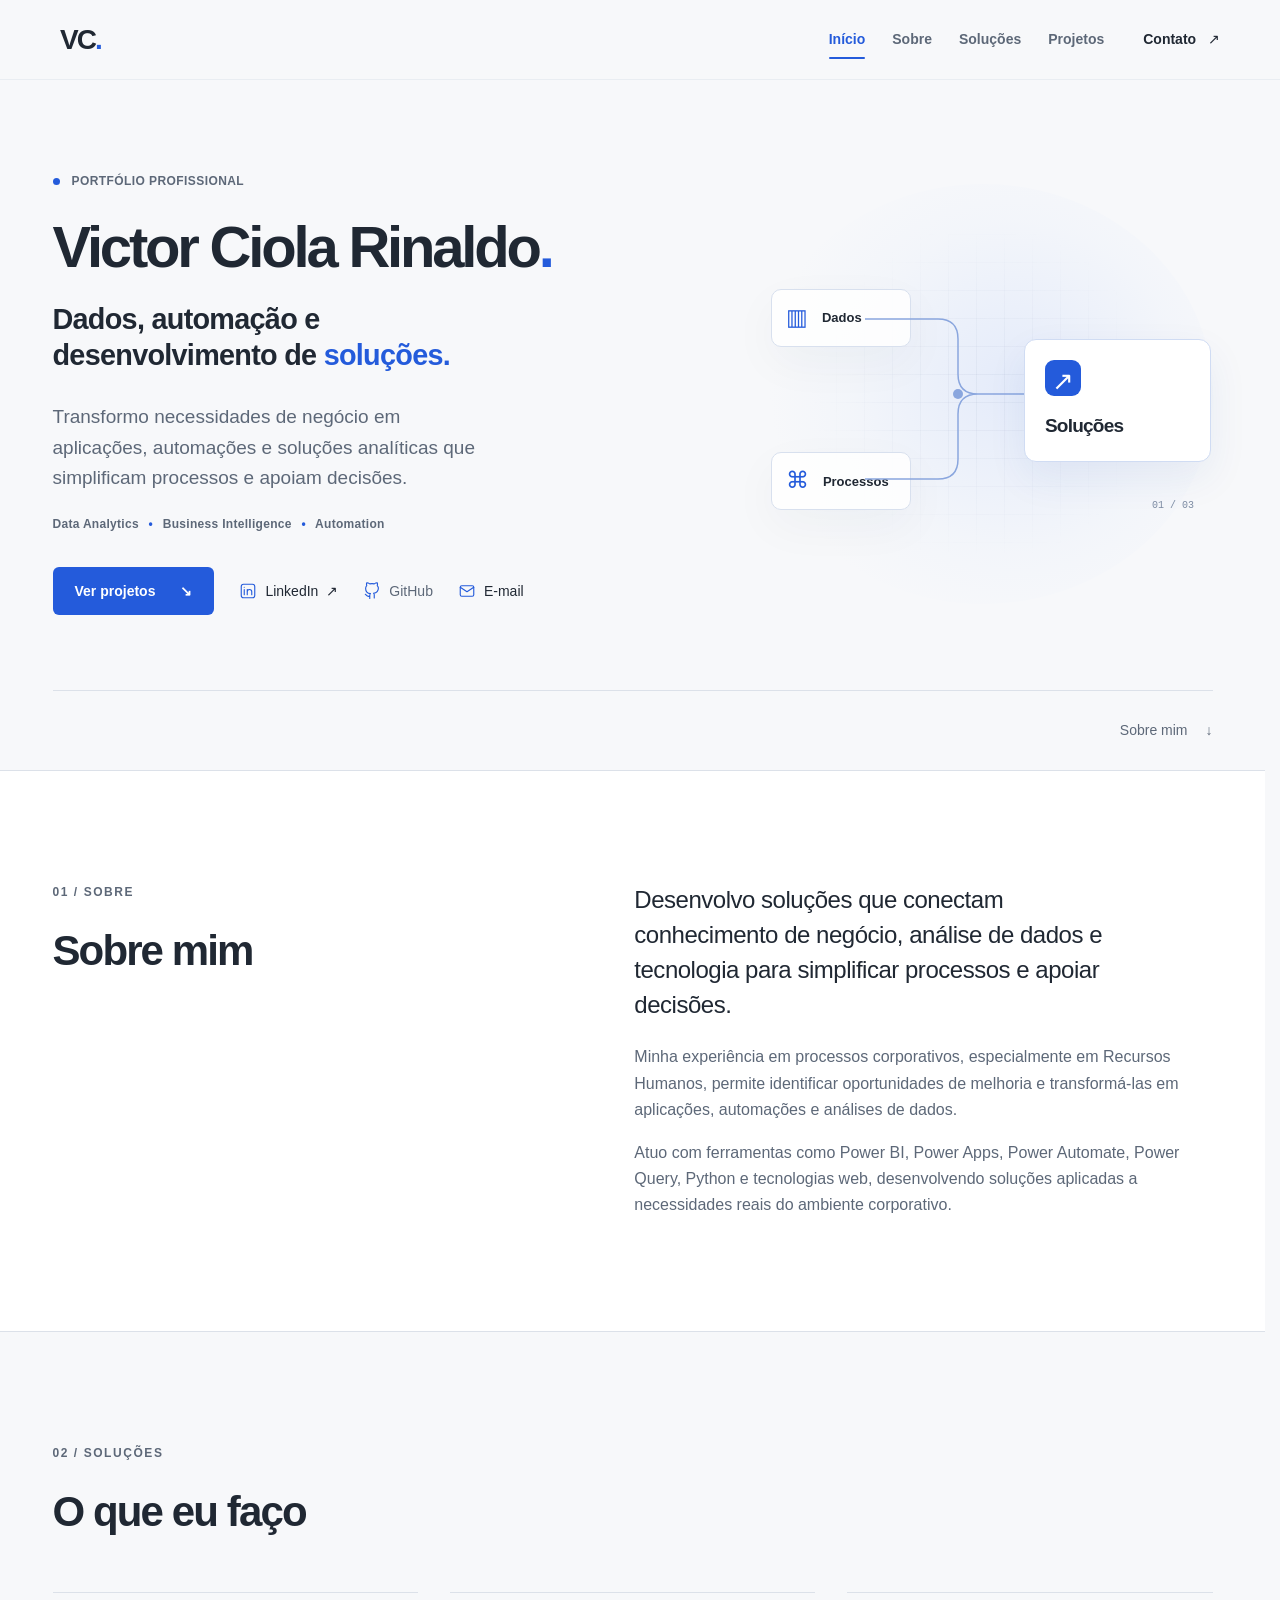
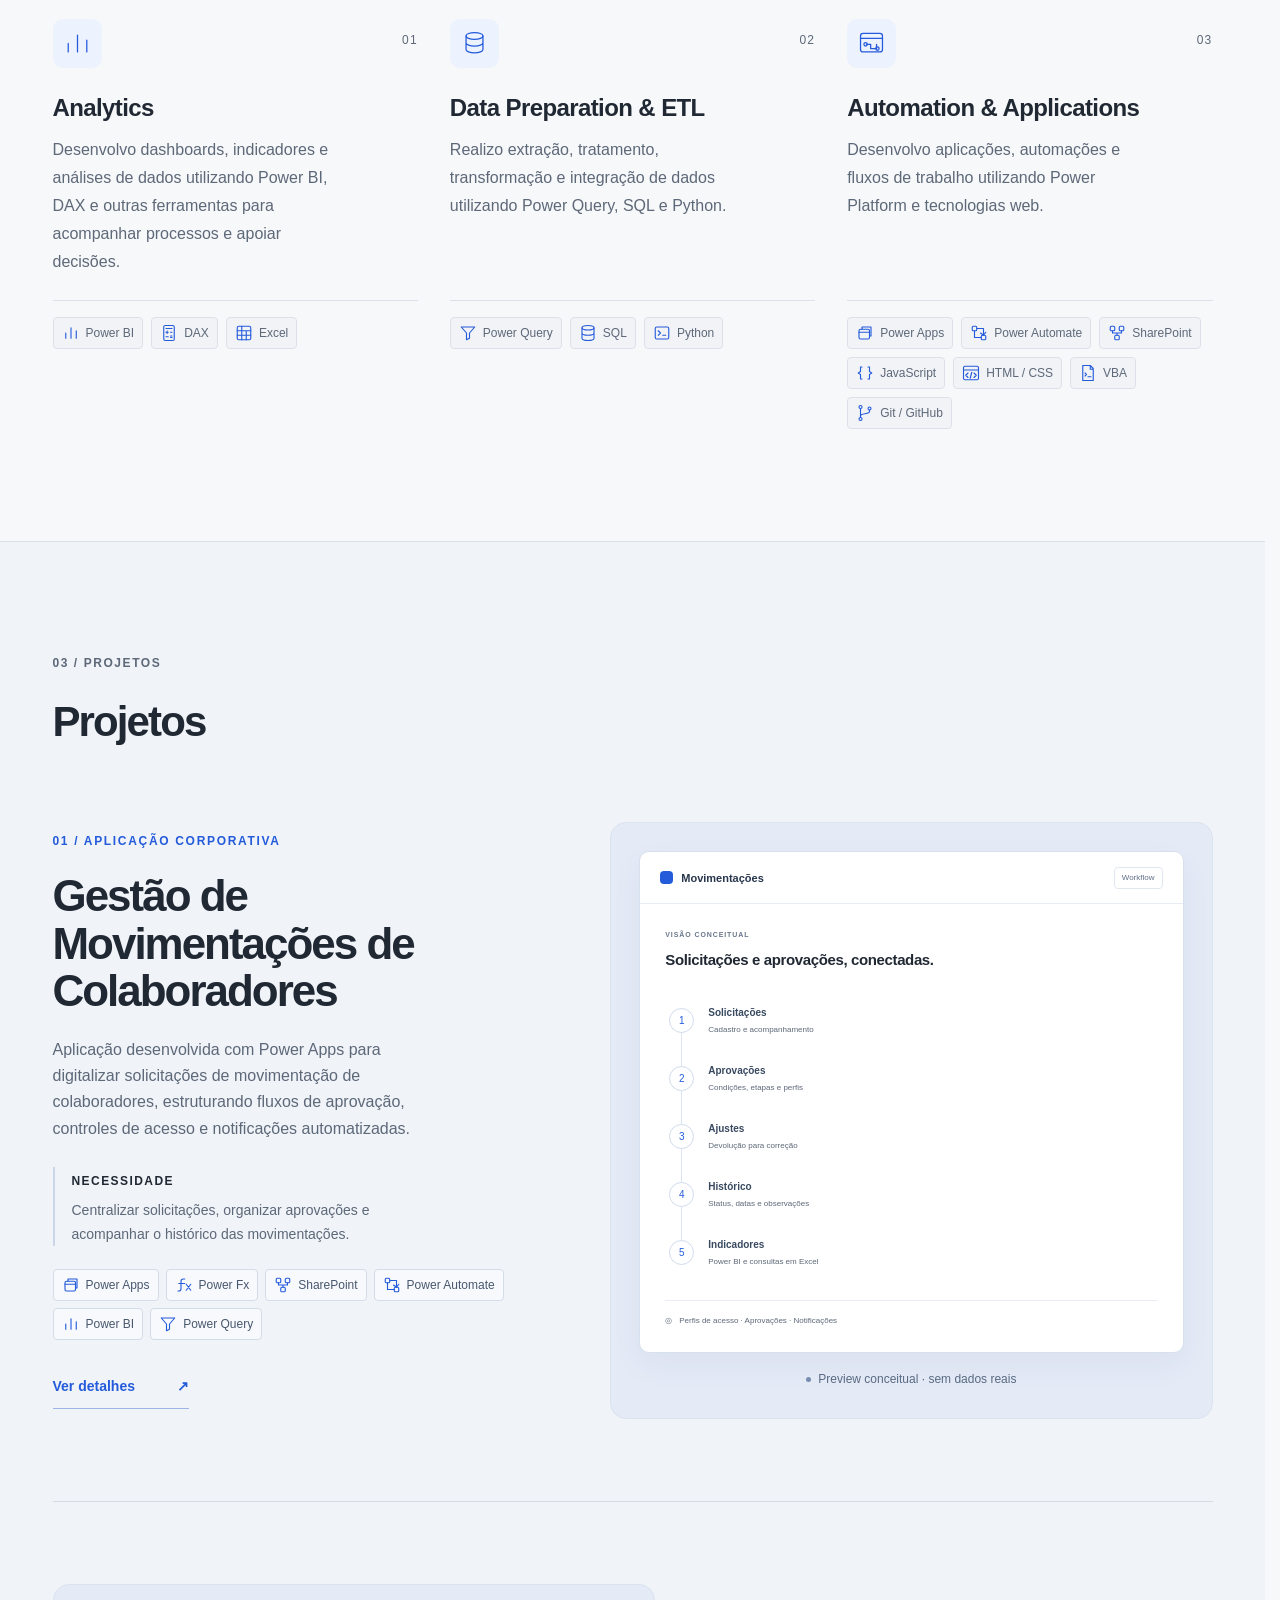
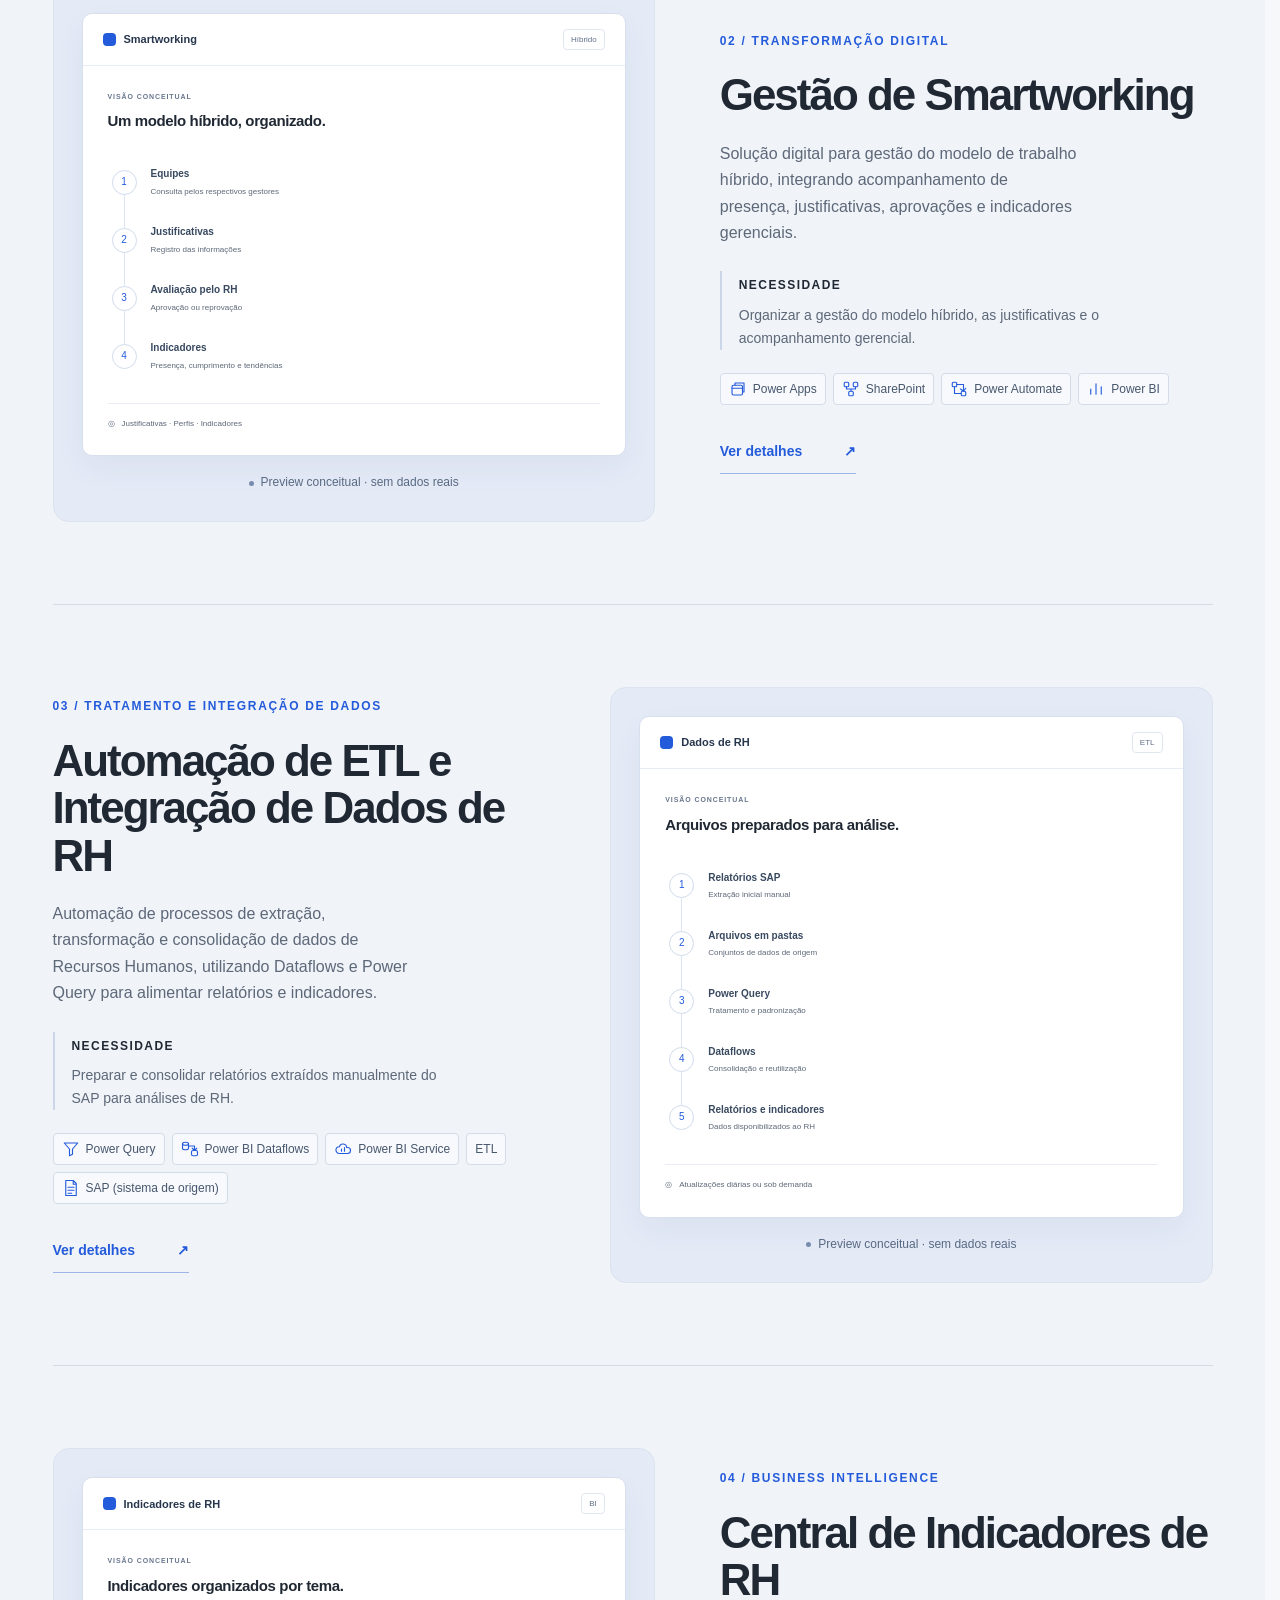
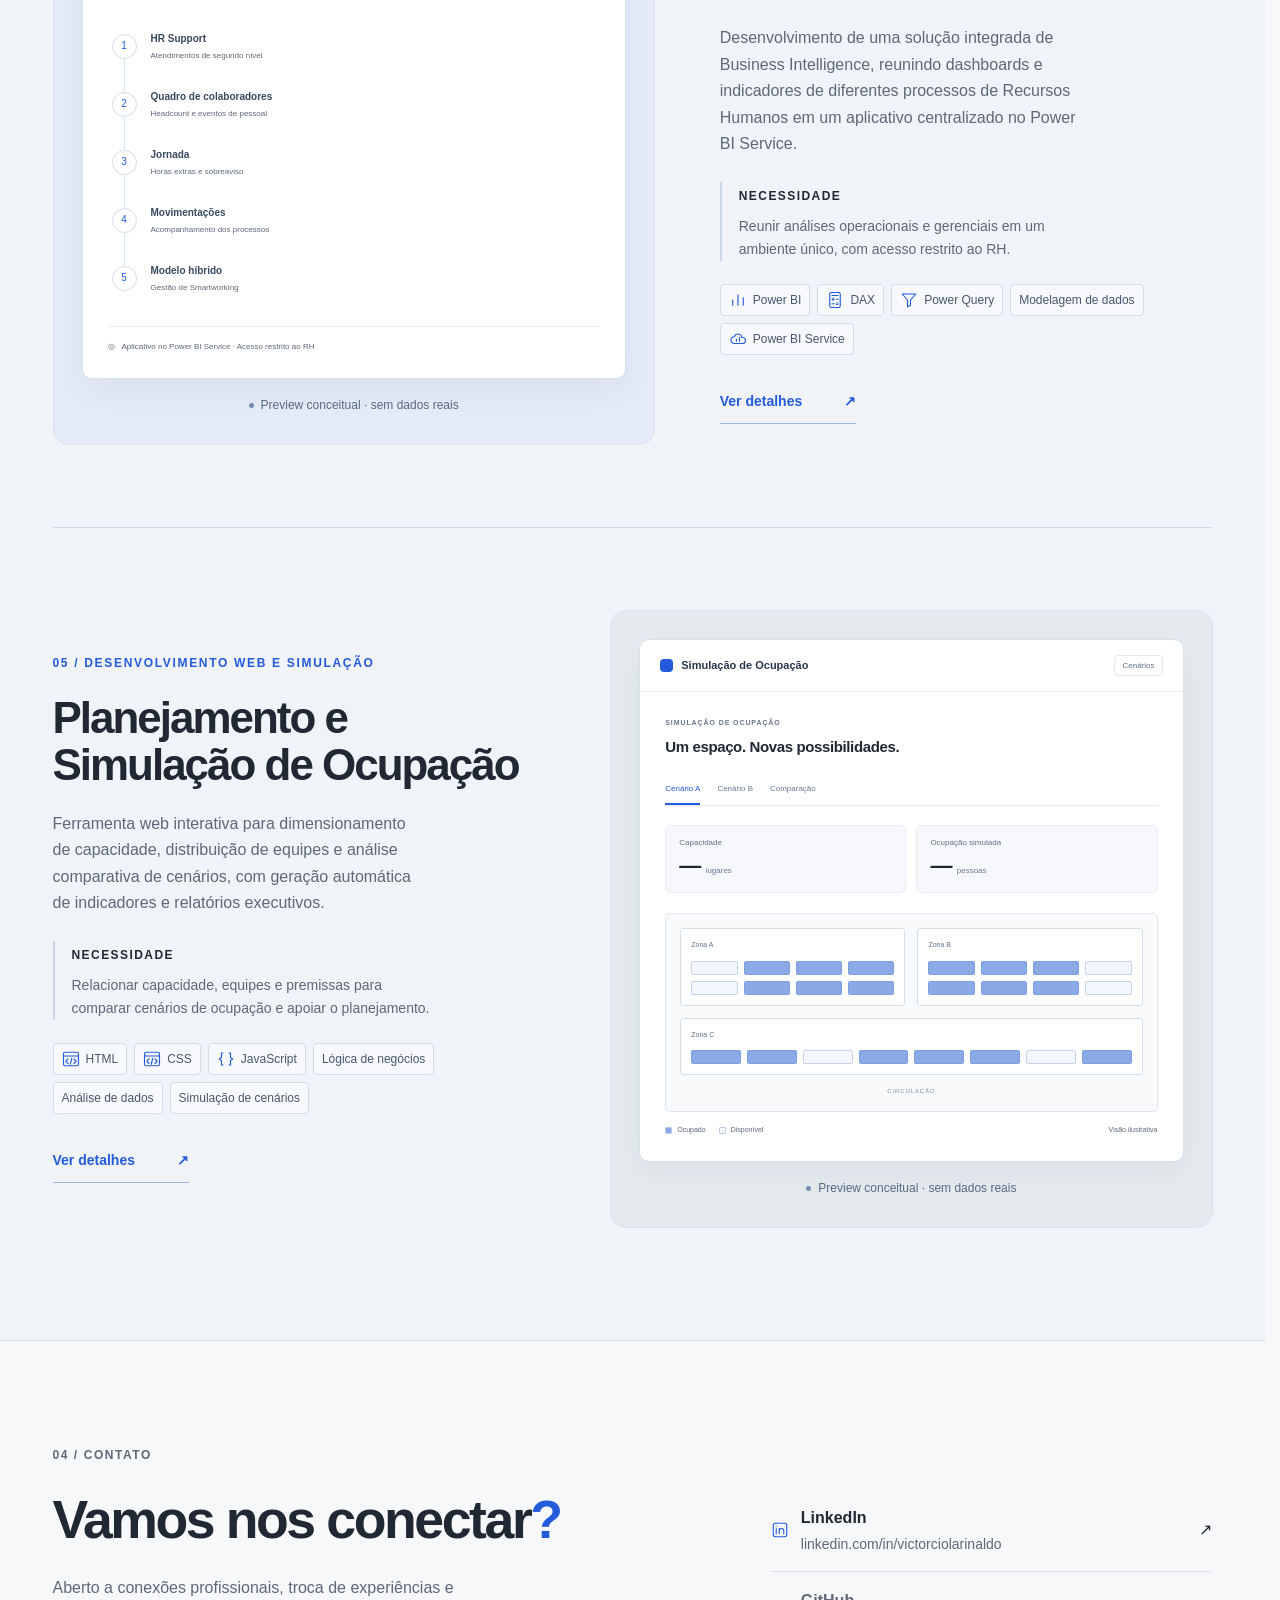
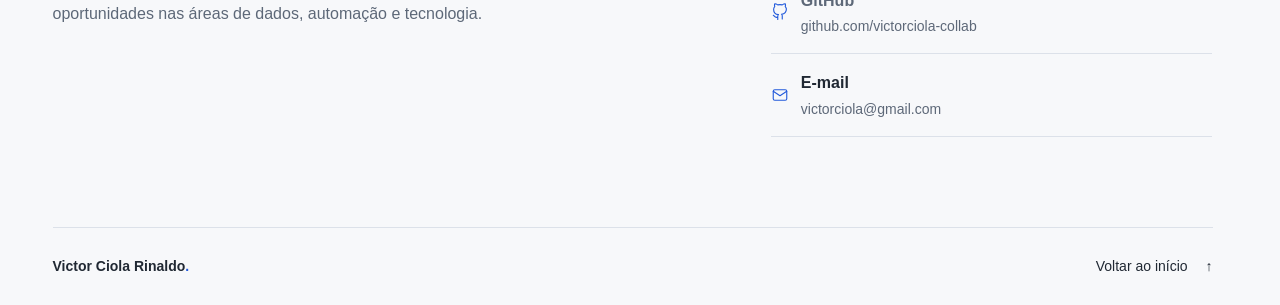
==== commit 33997e38: "Melhorias finais e preparação para publicação Atualização de SEO e metadados, imagem de compartilham" ====
--- a/index.html
+++ b/index.html
@@ -6,14 +6,22 @@
   <meta name="theme-color" content="#f6f7f9">
   <title>Victor Ciola Rinaldo | Portfólio Profissional</title>
   <meta name="description" content="Victor Ciola Rinaldo. Análise de dados, Business Intelligence, desenvolvimento de aplicações e automação de processos.">
+  <link rel="canonical" href="https://victorciola-collab.github.io/Portf-lio/">
   <meta property="og:type" content="website">
+  <meta property="og:url" content="https://victorciola-collab.github.io/Portf-lio/">
   <meta property="og:locale" content="pt_BR">
   <meta property="og:title" content="Victor Ciola Rinaldo | Portfólio Profissional">
   <meta property="og:description" content="Projetos de Victor Ciola Rinaldo em análise de dados, desenvolvimento de aplicações e automação de processos.">
-  <meta name="twitter:card" content="summary">
+  <meta property="og:image" content="https://victorciola-collab.github.io/Portf-lio/assets/images/social-card.png">
+  <meta property="og:image:type" content="image/png">
+  <meta property="og:image:width" content="1200">
+  <meta property="og:image:height" content="630">
+  <meta property="og:image:alt" content="Victor Ciola Rinaldo — Dados, automação e desenvolvimento de soluções.">
+  <meta name="twitter:card" content="summary_large_image">
   <meta name="twitter:title" content="Victor Ciola Rinaldo | Portfólio Profissional">
   <meta name="twitter:description" content="Análise de dados, desenvolvimento de aplicações e automação de processos. Projetos de Victor Ciola Rinaldo.">
-  <!-- TODO_PUBLICACAO: preencher canonical, og:url, og:image e twitter:image com valores definitivos. -->
+  <meta name="twitter:image" content="https://victorciola-collab.github.io/Portf-lio/assets/images/social-card.png">
+  <meta name="twitter:image:alt" content="Victor Ciola Rinaldo — Dados, automação e desenvolvimento de soluções.">
   <link rel="icon" href="assets/images/favicon.svg" type="image/svg+xml">
   <link rel="stylesheet" href="assets/css/styles.css">
   <script src="assets/js/app.js" defer></script>
--- a/assets/css/styles.css
+++ b/assets/css/styles.css
@@ -818,7 +818,7 @@
 {
   display:block;
   font-size:8px;
-  color:#6b7890;
+  color:var(--muted);
   margin-top:2px;
 }
 .stage-label
@@ -837,7 +837,7 @@
   padding-top:13px;
   border-top:1px solid #e9edf3;
   font-size:8px;
-  color:#6b7890;
+  color:var(--muted);
   display:flex;
   gap:7px;
   align-items:center;
@@ -984,7 +984,7 @@
   align-items:center;
   gap:13px;
   font-size:7px;
-  color:#6c7890;
+  color:var(--muted);
   flex-wrap:wrap;
 }
 .floor-legend span
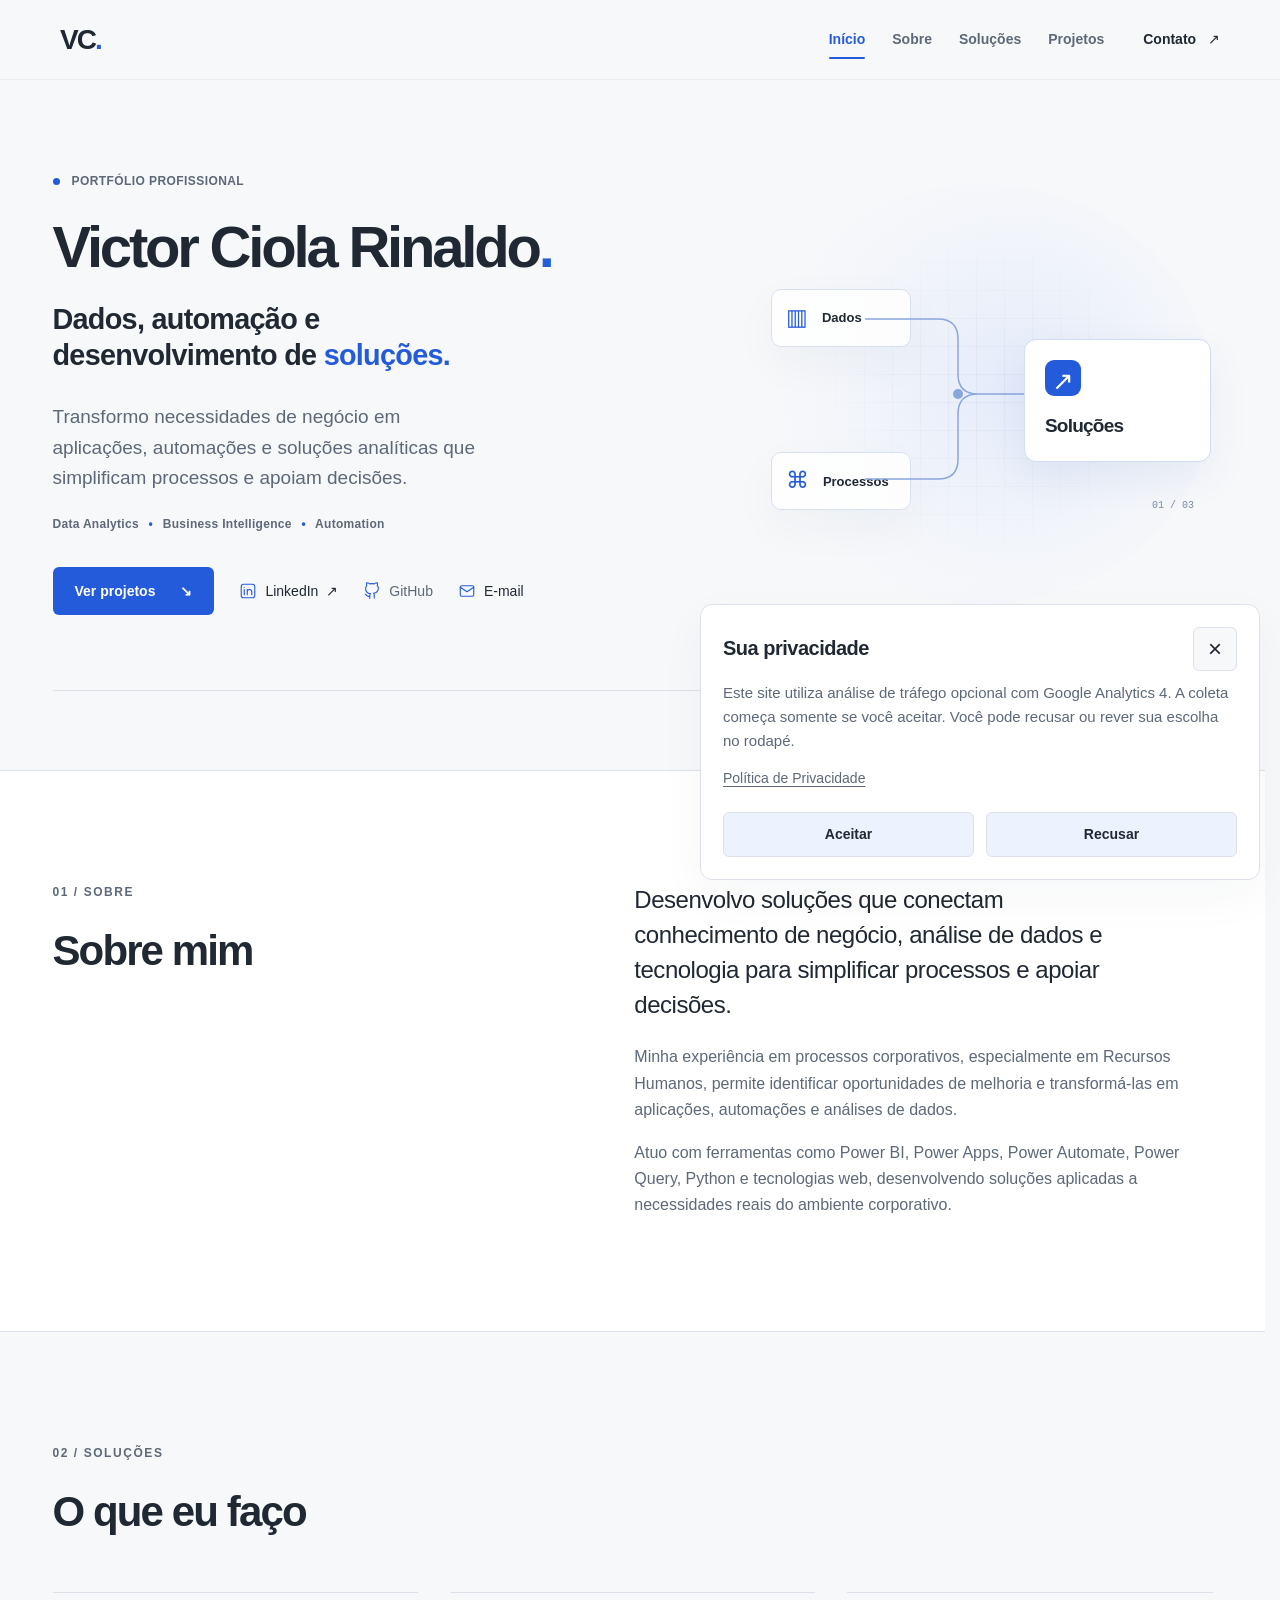
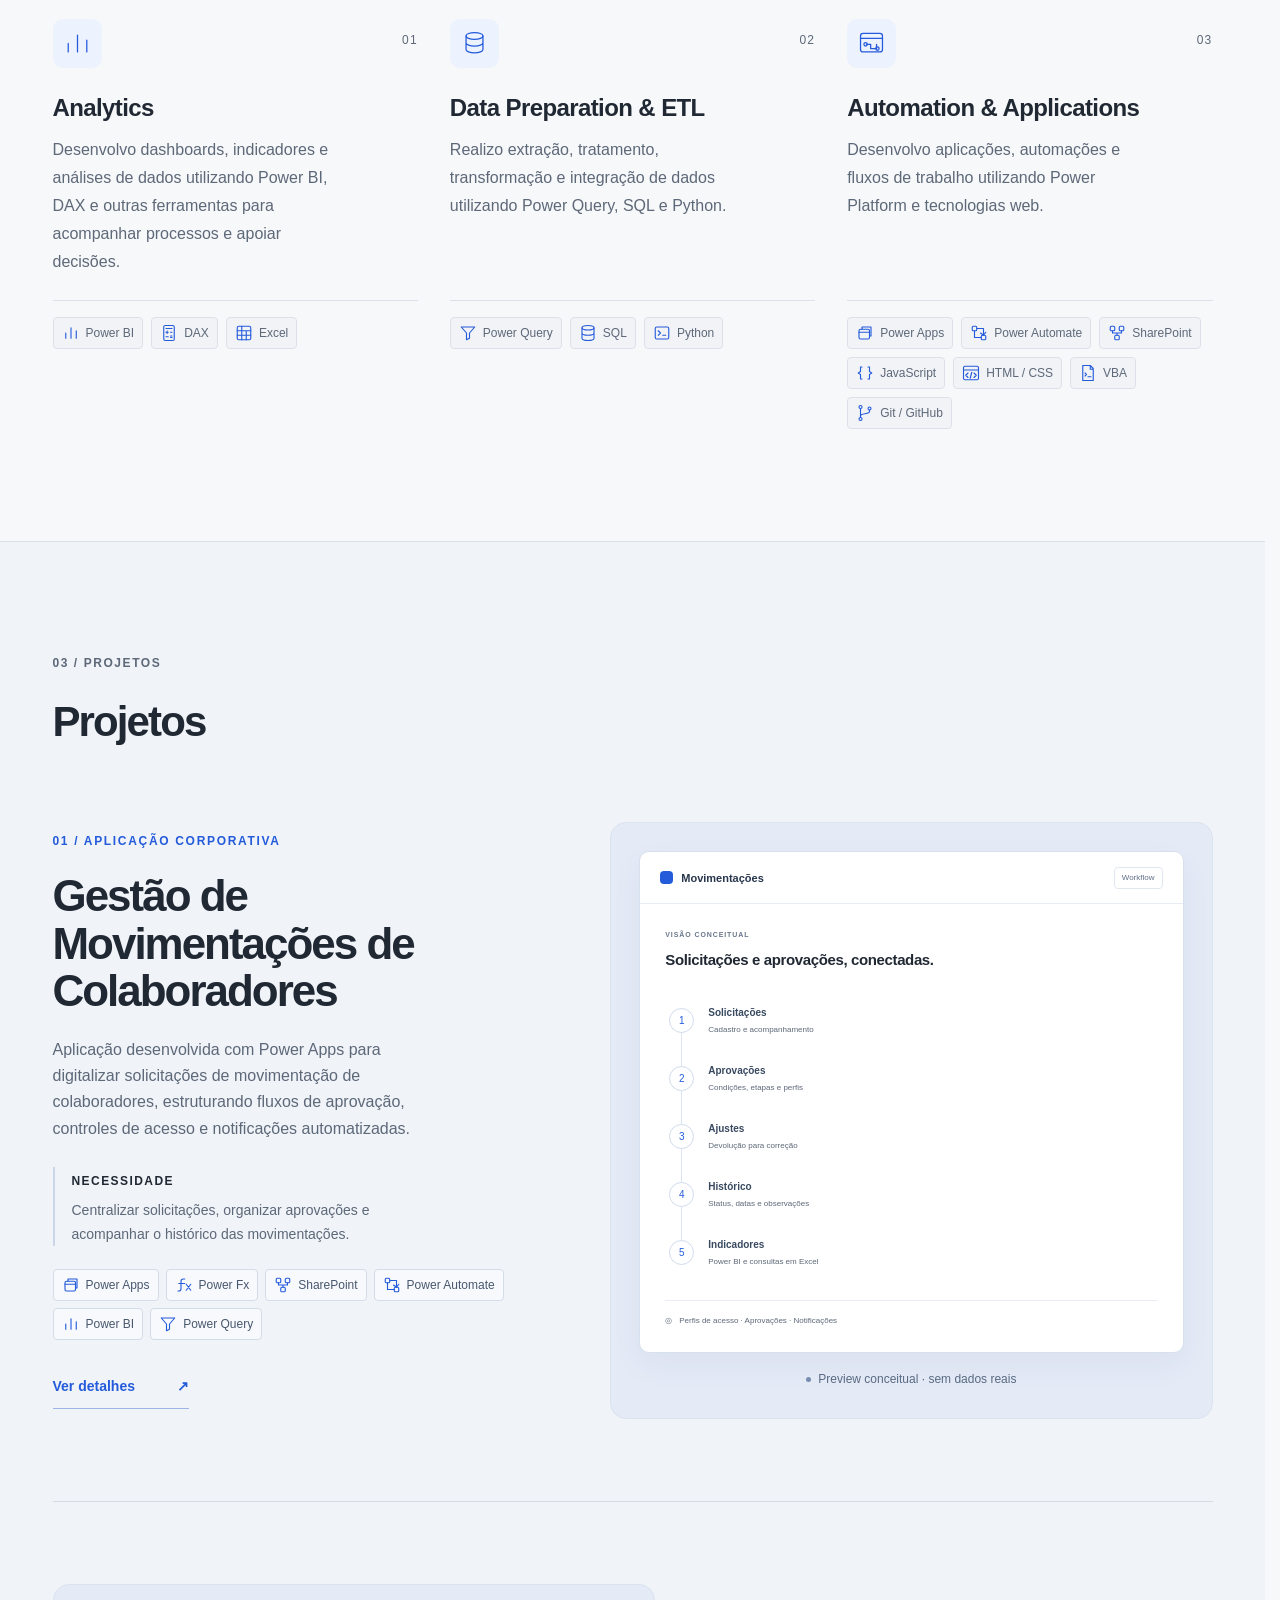
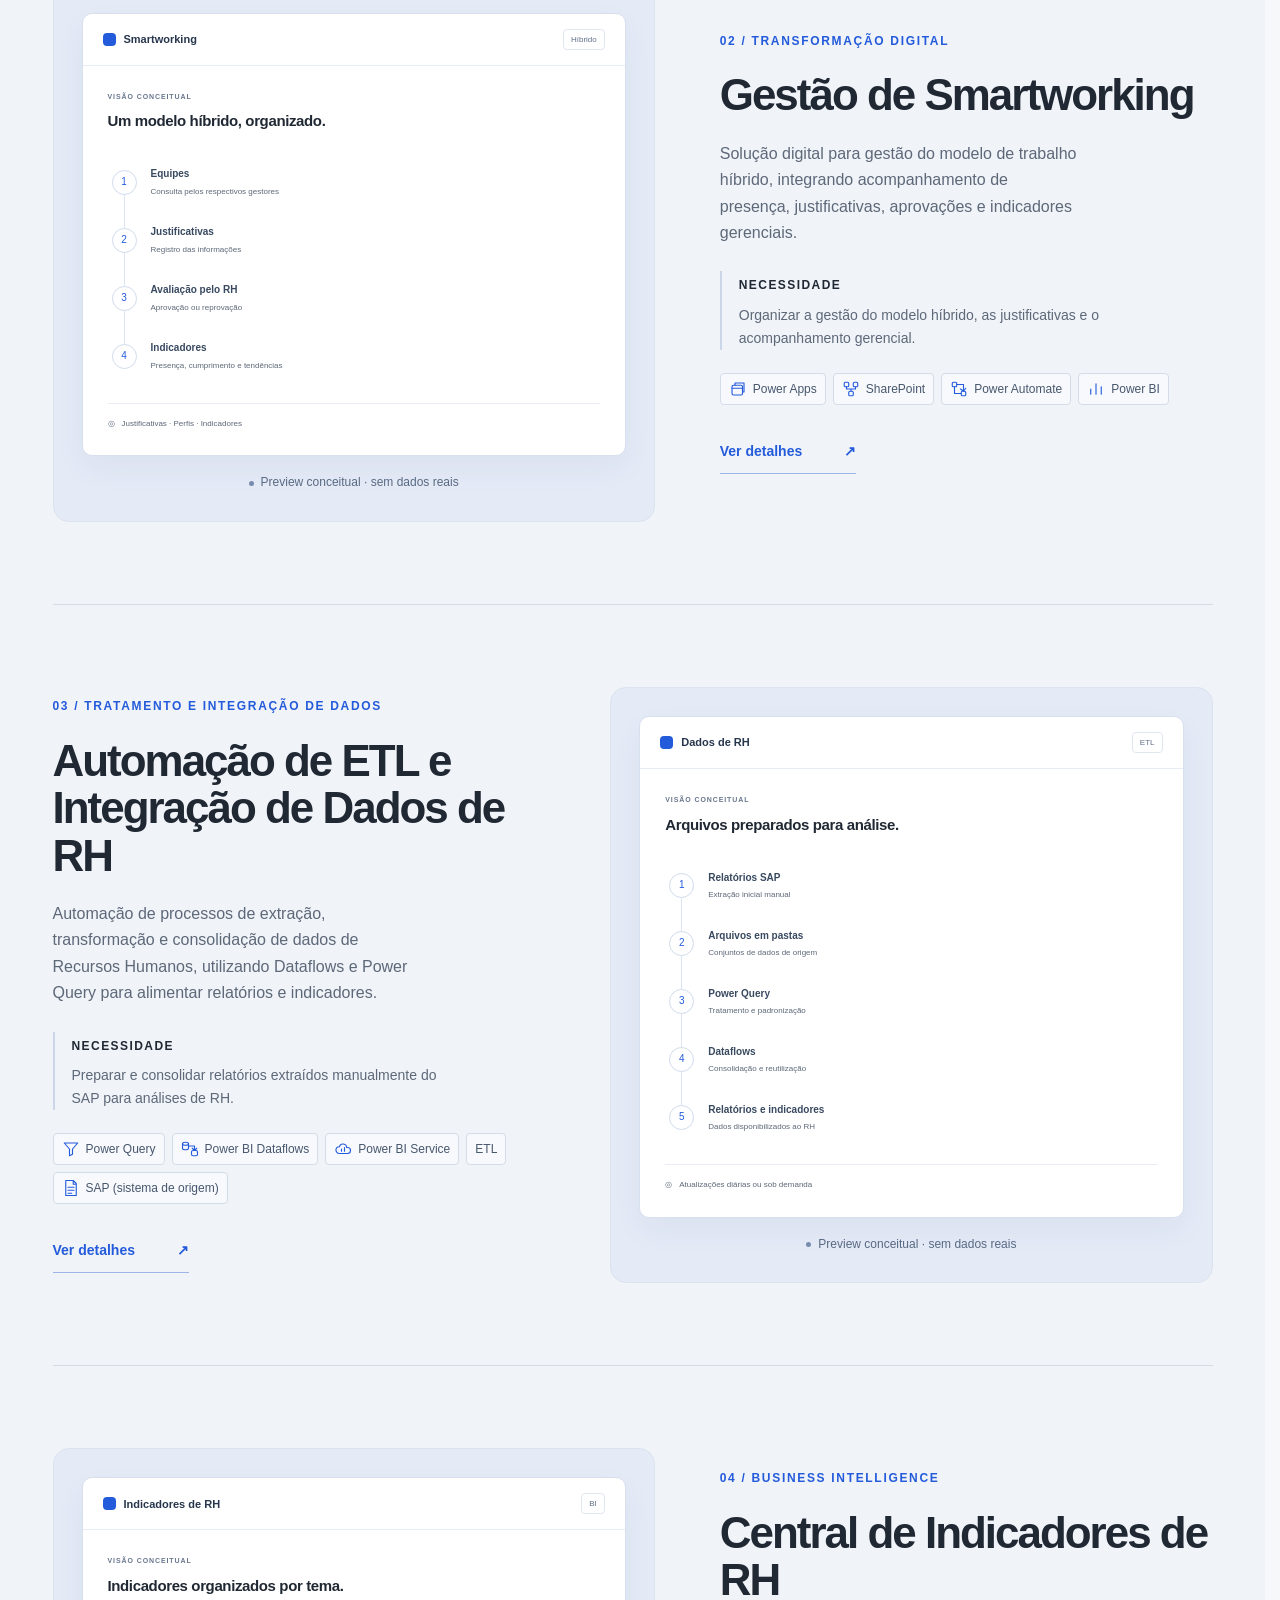
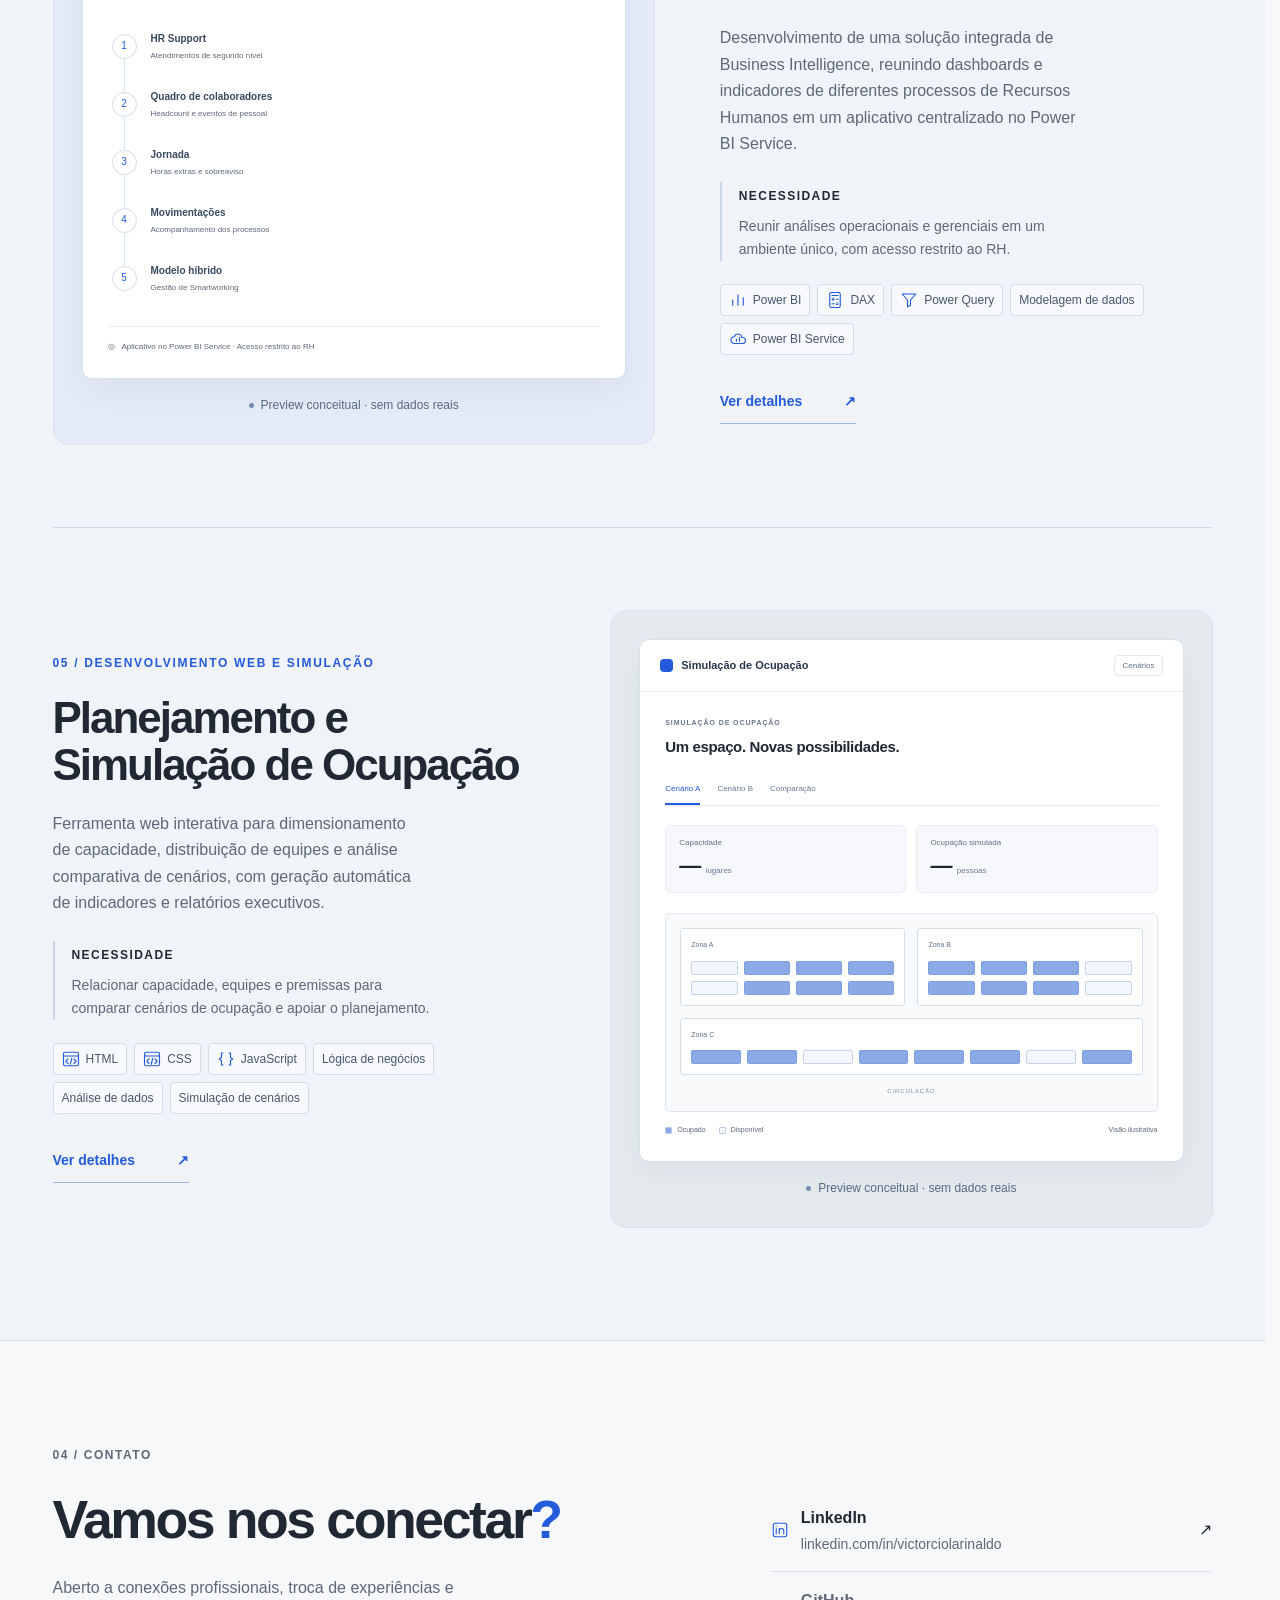
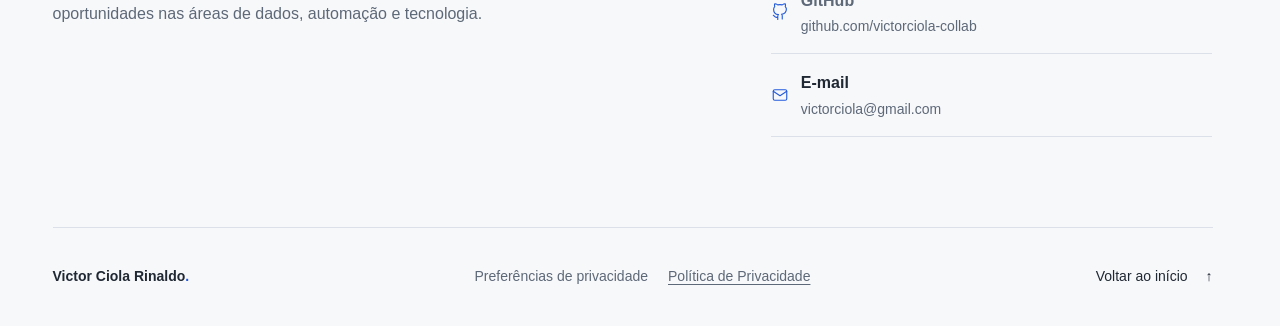
==== commit f7242437: "Integração Google Analytics 4 e privacidade" ====
--- a/index.html
+++ b/index.html
@@ -25,6 +25,7 @@
   <link rel="icon" href="assets/images/favicon.svg" type="image/svg+xml">
   <link rel="stylesheet" href="assets/css/styles.css">
   <script src="assets/js/app.js" defer></script>
+  <script src="assets/js/analytics.js" defer></script>
 </head>
 <body>
   <a class="skip-link" href="#conteudo">Pular para o conteúdo</a>
@@ -208,8 +209,16 @@
       </a>
     </div></div></section>
   </main>
-  <footer class="container footer"><a class="footer-name" href="#inicio">Victor Ciola Rinaldo<span>.</span></a><a href="#inicio">Voltar ao início <span aria-hidden="true">↑</span></a></footer>
+  <footer class="container footer"><a class="footer-name" href="#inicio">Victor Ciola Rinaldo<span>.</span></a><div class="footer-privacy"><button type="button" class="privacy-control" data-consent-review>Preferências de privacidade</button><a class="privacy-link" href="privacidade.html">Política de Privacidade</a></div><a href="#inicio">Voltar ao início <span aria-hidden="true">↑</span></a></footer>
   <dialog id="project-dialog" aria-labelledby="dialog-title" aria-describedby="dialog-summary"><div class="dialog-header"><span class="eyebrow">Detalhes do projeto</span><button class="dialog-close" type="button" aria-label="Fechar detalhes do projeto" autofocus>×</button></div><div id="dialog-content" class="dialog-content"></div></dialog>
+  <aside id="analytics-consent" class="consent-panel" role="region" aria-labelledby="consent-title" tabindex="-1" hidden>
+    <div class="consent-heading"><h2 id="consent-title">Sua privacidade</h2><button type="button" class="consent-close" data-consent-close aria-label="Fechar aviso de privacidade">×</button></div>
+    <p>Este site utiliza análise de tráfego opcional com Google Analytics 4. A coleta começa somente se você aceitar. Você pode recusar ou rever sua escolha no rodapé.</p>
+    <a class="privacy-link" href="privacidade.html">Política de Privacidade</a>
+    <p class="consent-current" data-consent-current></p>
+    <div class="consent-actions"><button type="button" data-consent-choice="accepted">Aceitar</button><button type="button" data-consent-choice="declined">Recusar</button></div>
+  </aside>
+  <p class="privacy-feedback" role="status" aria-live="polite" data-consent-feedback></p>
   <noscript><p class="noscript-notice">Ative o JavaScript para abrir os detalhes dos projetos. O conteúdo e a navegação da página continuam disponíveis.</p></noscript>
 </body>
 </html>
--- a/assets/css/styles.css
+++ b/assets/css/styles.css
@@ -2015,3 +2015,42 @@
 {
   min-width:0
 }
+
+/* Privacidade: componentes adicionais, sem alterar as seções do portfólio. */
+.footer { flex-wrap:wrap; }
+.footer-privacy { display:flex; flex-wrap:wrap; align-items:center; gap:8px 20px; }
+.privacy-link,.privacy-control { font:inherit; font-size:14px; color:var(--muted); }
+.privacy-link { text-decoration:underline; text-underline-offset:3px; }
+.privacy-control { border:0; background:none; padding:8px 0; min-height:44px; }
+.privacy-link:hover,.privacy-control:hover { color:var(--blue); }
+.consent-panel {
+  position:fixed; right:20px; bottom:20px; z-index:40;
+  width:min(560px,calc(100% - 40px)); max-height:calc(100dvh - 100px);
+  overflow-y:auto; padding:22px; border:1px solid var(--line); border-radius:12px;
+  background:var(--surface); color:var(--ink); box-shadow:var(--shadow);
+}
+.consent-panel[hidden] { display:none; }
+.consent-panel:focus-visible { outline:3px solid var(--blue); outline-offset:3px; }
+.consent-heading { display:flex; justify-content:space-between; align-items:center; gap:16px; margin-bottom:10px; }
+.consent-heading h2 { font-size:20px; letter-spacing:-.025em; }
+.consent-close { width:44px; height:44px; flex-shrink:0; border:1px solid var(--line); border-radius:6px; background:var(--bg); color:var(--ink); font-size:24px; line-height:1; }
+.consent-panel p { font-size:15px; line-height:1.6; }
+.consent-panel .privacy-link { display:inline-block; margin-top:10px; padding-block:4px; }
+.consent-current:not(:empty) { margin-top:12px; font-size:13px; }
+.consent-actions { display:flex; gap:12px; margin-top:18px; }
+.consent-actions button { flex:1; min-height:44px; padding:10px 16px; font-size:14px; font-weight:600; border:1px solid var(--line); border-radius:6px; background:var(--blue-soft); color:var(--ink); }
+.consent-actions button:hover { border-color:var(--blue); }
+.privacy-feedback { position:absolute; width:1px; height:1px; padding:0; margin:-1px; overflow:hidden; clip-path:inset(50%); white-space:nowrap; }
+.privacy-document { padding-top:calc(var(--header) + 64px); padding-bottom:72px; max-width:800px; }
+.privacy-document h1 { font-size:clamp(32px,4vw,44px); margin-bottom:24px; }
+.privacy-document h2 { font-size:24px; margin-top:32px; margin-bottom:12px; letter-spacing:-.025em; }
+.privacy-document p { margin-top:12px; font-size:16px; }
+.privacy-document a { color:var(--blue); text-decoration:underline; text-underline-offset:3px; }
+.privacy-document .privacy-control { color:var(--blue); text-decoration:underline; }
+@media(max-width:800px) {
+  .footer-privacy { order:3; flex-basis:100%; }
+}
+@media(max-width:600px) {
+  .consent-panel { right:16px; bottom:16px; width:calc(100% - 32px); padding:16px; }
+  .privacy-document { padding-top:calc(var(--header) + 40px); }
+}
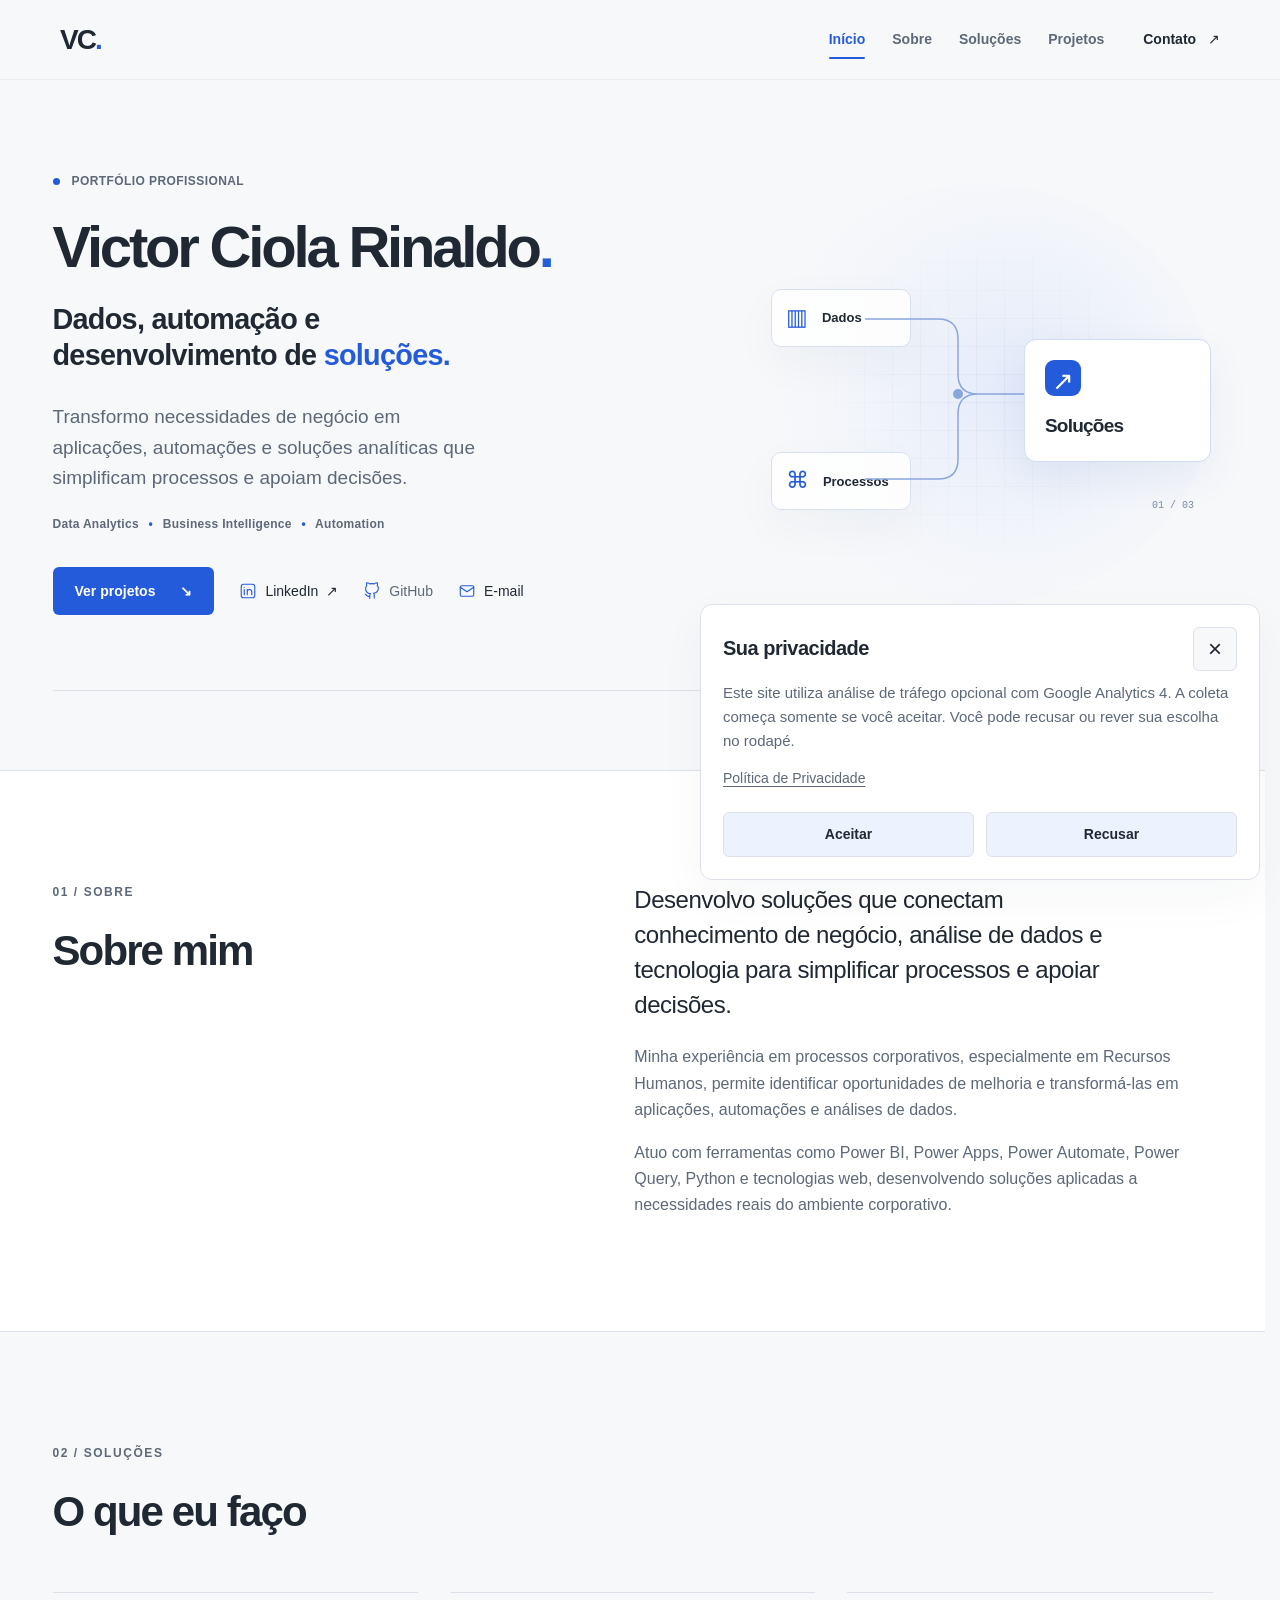
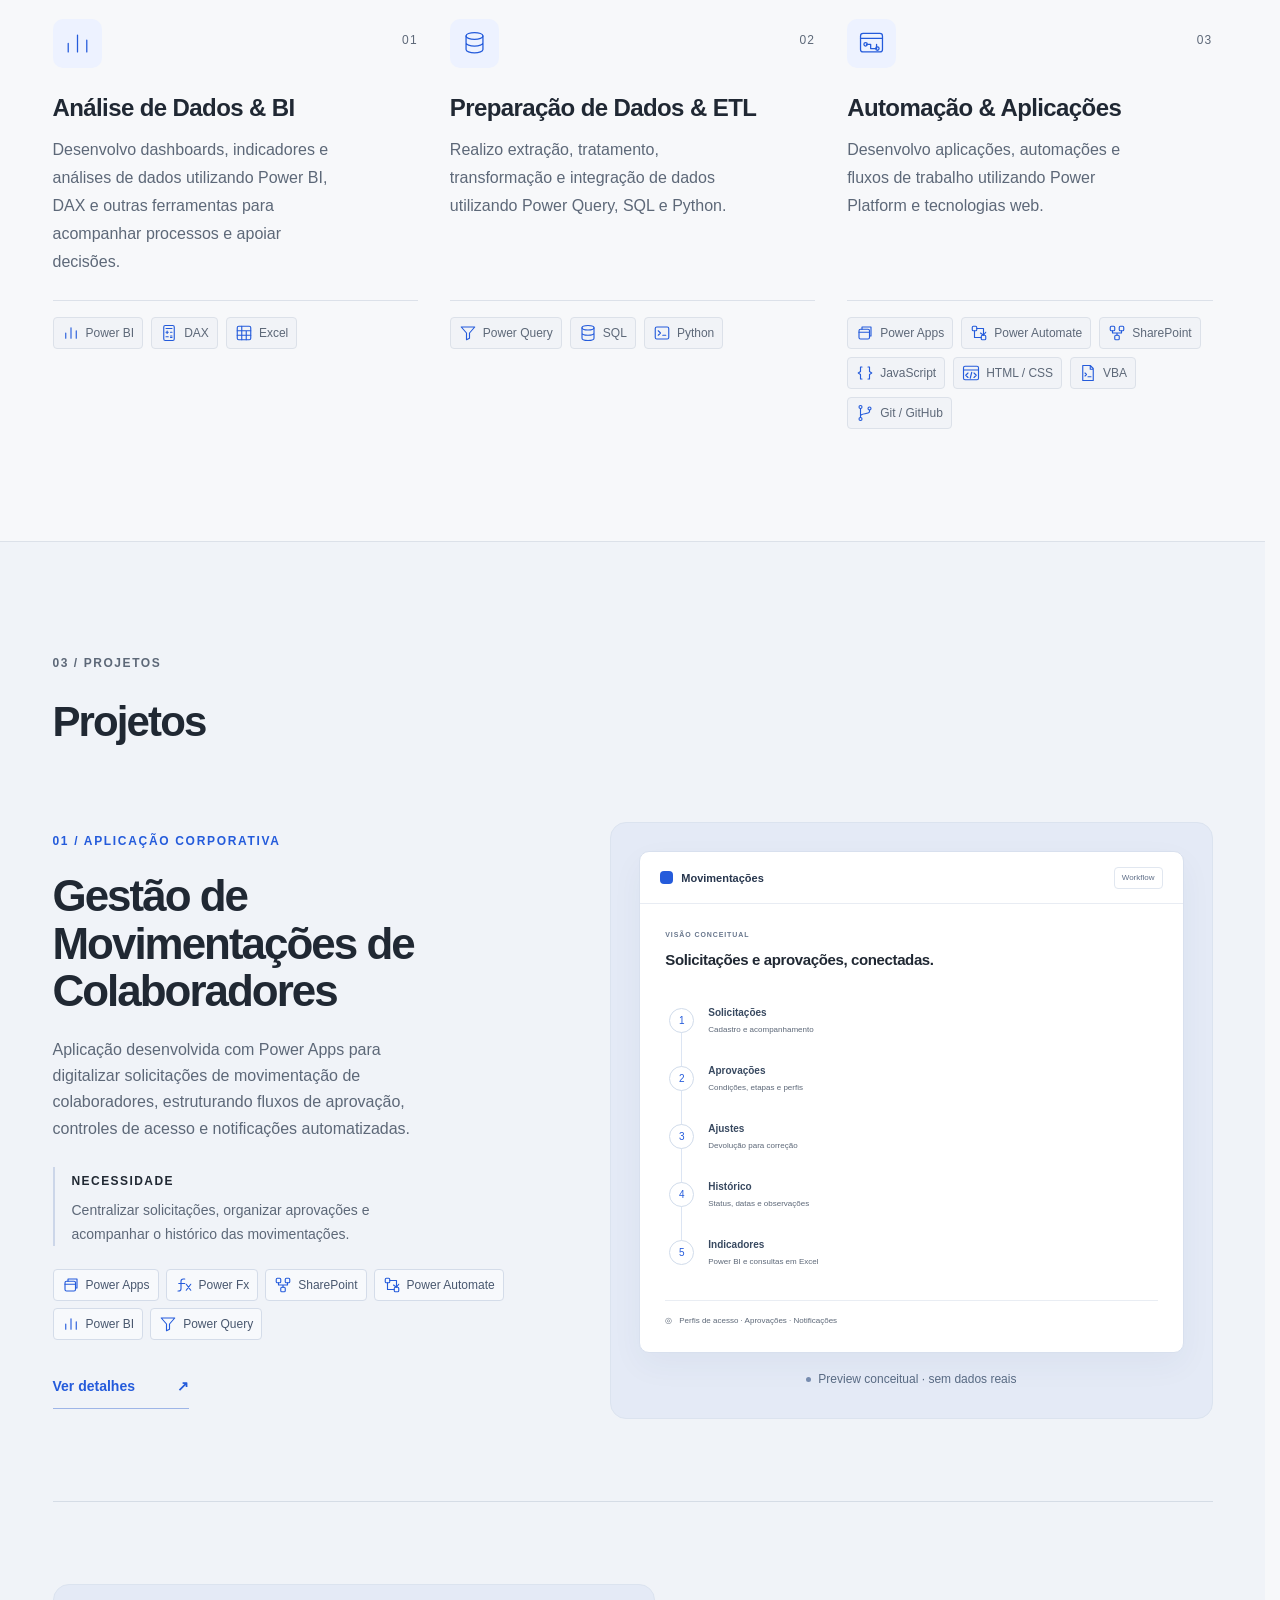
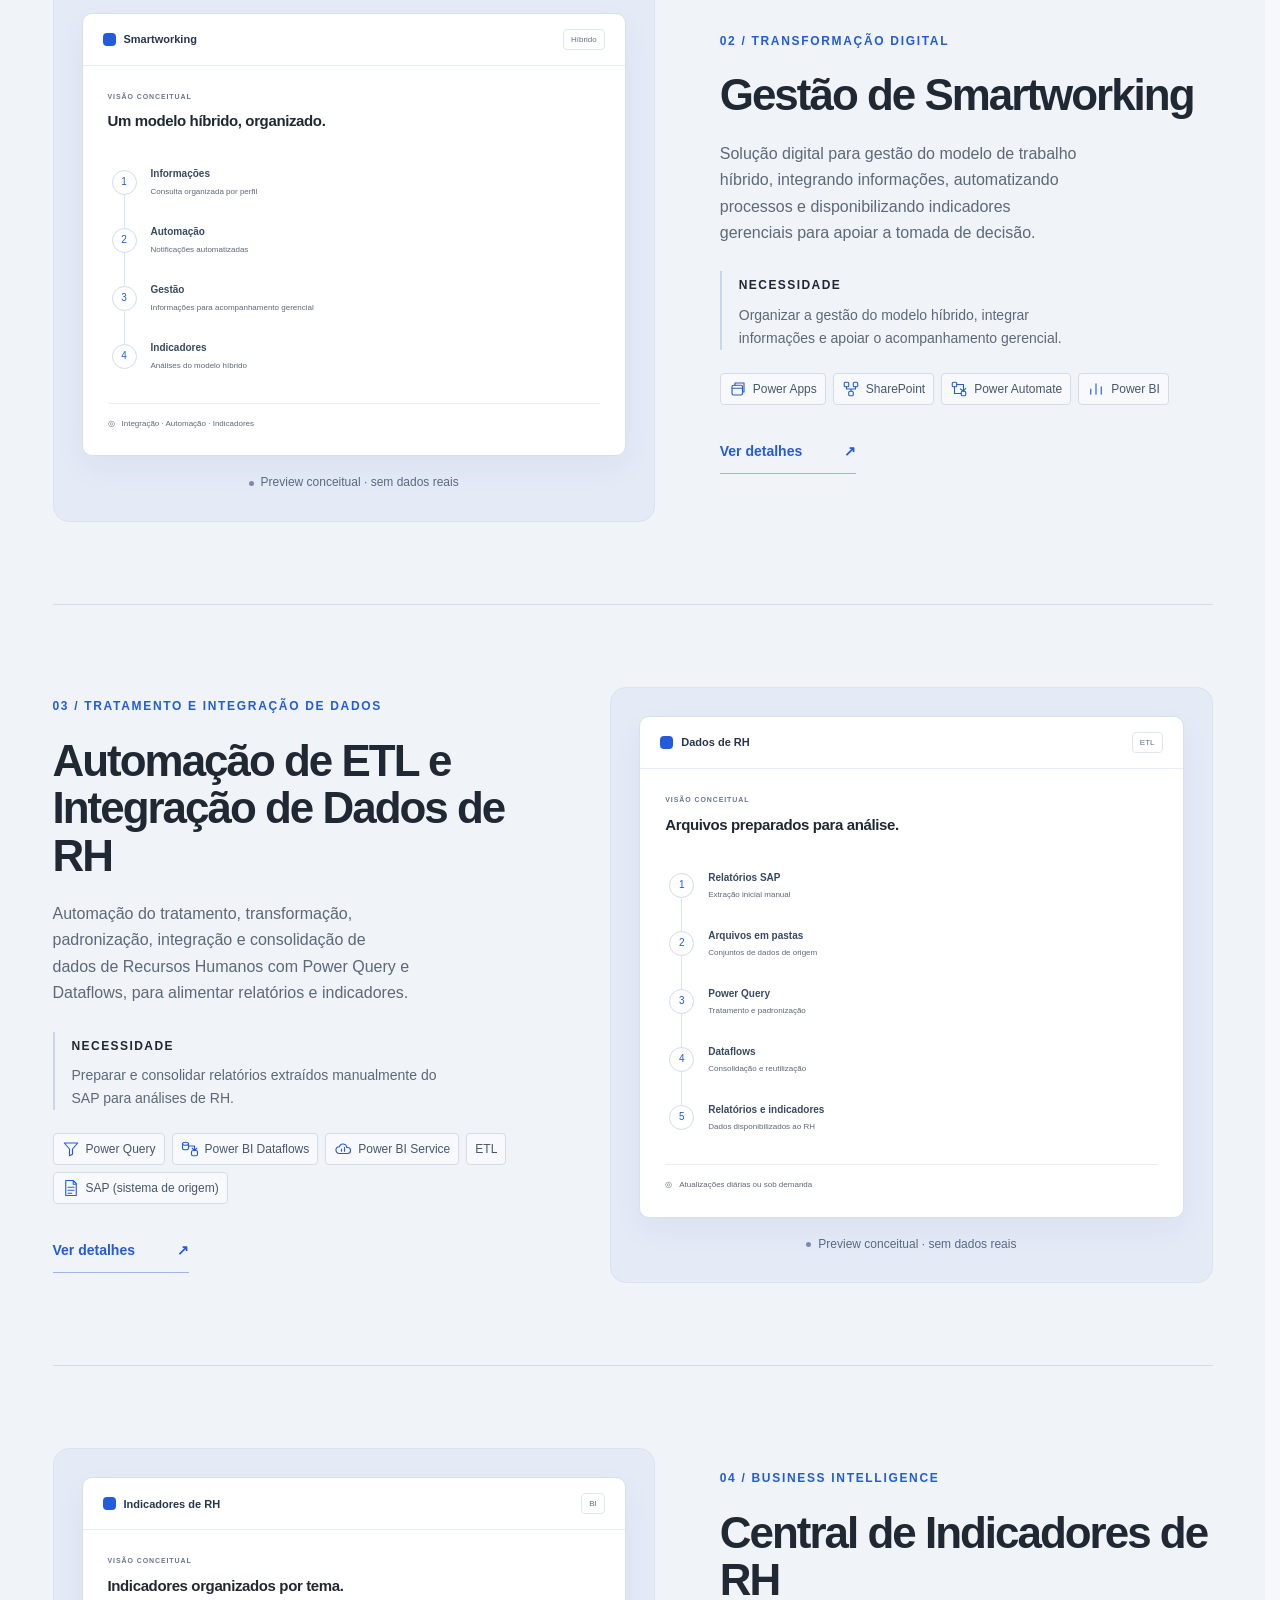
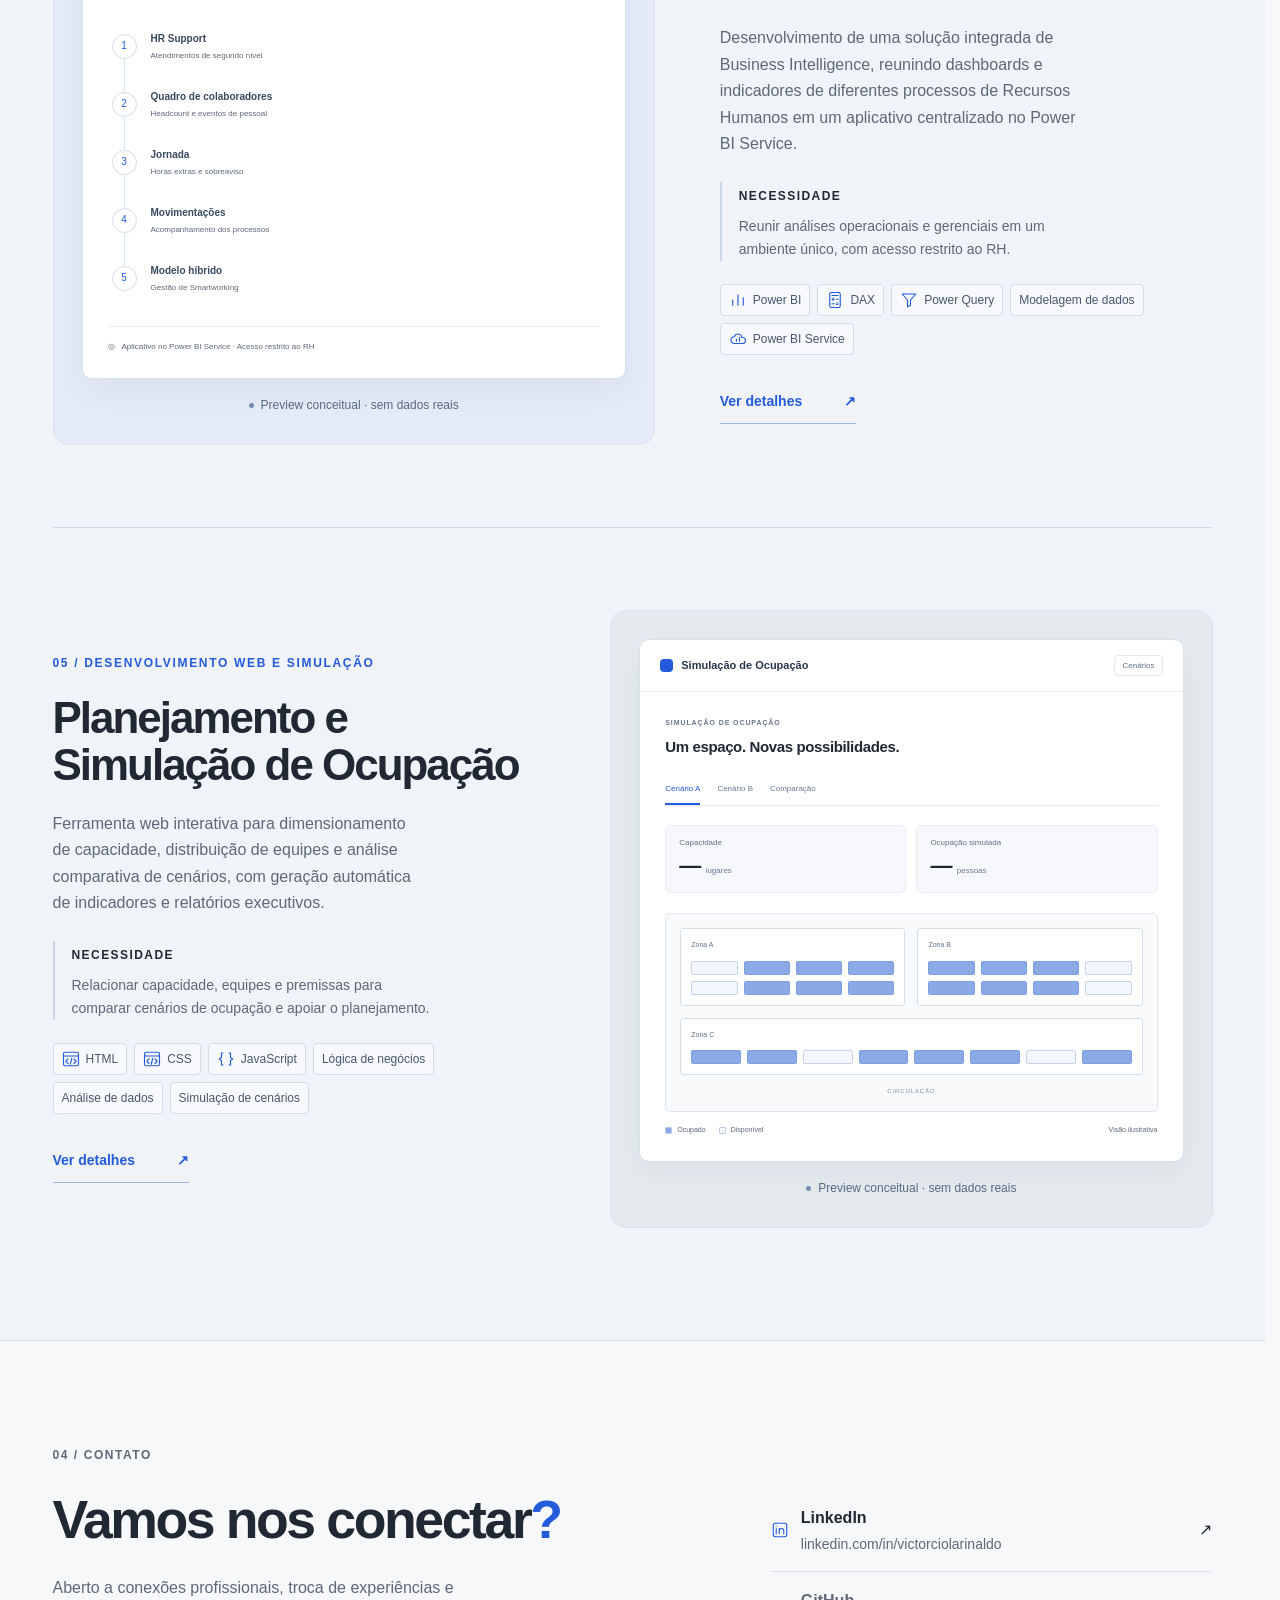
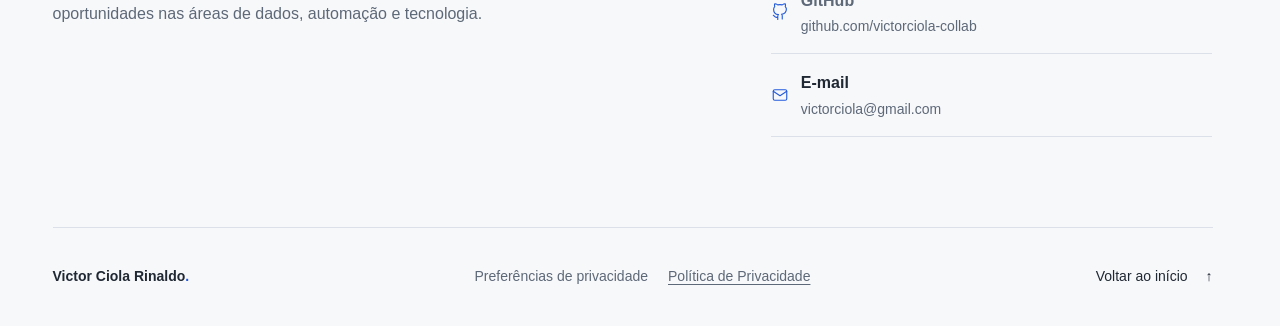
==== commit 14a5e7b5: "Revisão de conteúdo e melhorias do portfólio   Copiar" ====
--- a/index.html
+++ b/index.html
@@ -69,19 +69,19 @@
     <section id="solucoes" class="section container" aria-labelledby="solutions-title">
       <div class="section-heading"><div><p class="eyebrow">02 / Soluções</p><h2 id="solutions-title">O que eu faço</h2></div></div>
       <div class="solutions-grid">
-        <article class="solution"><span class="solution-icon" aria-hidden="true"><svg viewBox="0 0 32 32"><path d="M5 26V16M16 26V6M27 26V12"/></svg></span><span class="solution-number">01</span><h3>Analytics</h3><p>Desenvolvo dashboards, indicadores e análises de dados utilizando Power BI, DAX e outras ferramentas para acompanhar processos e apoiar decisões.</p>
+        <article class="solution"><span class="solution-icon" aria-hidden="true"><svg viewBox="0 0 32 32"><path d="M5 26V16M16 26V6M27 26V12"/></svg></span><span class="solution-number">01</span><h3>Análise de Dados &amp; BI</h3><p>Desenvolvo dashboards, indicadores e análises de dados utilizando Power BI, DAX e outras ferramentas para acompanhar processos e apoiar decisões.</p>
         <ul class="solution-technologies" aria-label="Tecnologias de Analytics">
           <li class="tech-tag"><span class="tech-icon" aria-hidden="true"><svg viewBox="0 0 24 24"><path d="M5 19V12M12 19V5M19 19V9"/></svg></span><span>Power BI</span></li>
           <li class="tech-tag"><span class="tech-icon" aria-hidden="true"><svg viewBox="0 0 24 24"><rect x="5" y="2" width="14" height="20" rx="2"/><path d="M8 6h8M8 11h3M9.5 9.5v3M14 11h2M8 17h3M14 16h2M14 18h2"/></svg></span><span>DAX</span></li>
           <li class="tech-tag"><span class="tech-icon" aria-hidden="true"><svg viewBox="0 0 24 24"><rect x="3" y="3" width="18" height="18" rx="2"/><path d="M3 9h18M9 3v18M15 9v12M3 15h18"/></svg></span><span>Excel</span></li>
         </ul></article>
-        <article class="solution"><span class="solution-icon" aria-hidden="true"><svg viewBox="0 0 32 32"><ellipse cx="16" cy="7" rx="10" ry="4"/><path d="M6 7v16c0 2.2 4.5 4 10 4s10-1.8 10-4V7M6 15c0 2.2 4.5 4 10 4s10-1.8 10-4"/></svg></span><span class="solution-number">02</span><h3>Data Preparation &amp; ETL</h3><p>Realizo extração, tratamento, transformação e integração de dados utilizando Power Query, SQL e Python.</p>
+        <article class="solution"><span class="solution-icon" aria-hidden="true"><svg viewBox="0 0 32 32"><ellipse cx="16" cy="7" rx="10" ry="4"/><path d="M6 7v16c0 2.2 4.5 4 10 4s10-1.8 10-4V7M6 15c0 2.2 4.5 4 10 4s10-1.8 10-4"/></svg></span><span class="solution-number">02</span><h3>Preparação de Dados &amp; ETL</h3><p>Realizo extração, tratamento, transformação e integração de dados utilizando Power Query, SQL e Python.</p>
         <ul class="solution-technologies" aria-label="Tecnologias de Data Preparation &amp; ETL">
           <li class="tech-tag"><span class="tech-icon" aria-hidden="true"><svg viewBox="0 0 24 24"><path d="M3 4h18l-7 8v7l-4 2v-9L3 4Z"/></svg></span><span>Power Query</span></li>
           <li class="tech-tag"><span class="tech-icon" aria-hidden="true"><svg viewBox="0 0 24 24"><ellipse cx="12" cy="5" rx="8" ry="3"/><path d="M4 5v14c0 1.7 3.6 3 8 3s8-1.3 8-3V5M4 12c0 1.7 3.6 3 8 3s8-1.3 8-3"/></svg></span><span>SQL</span></li>
           <li class="tech-tag"><span class="tech-icon" aria-hidden="true"><svg viewBox="0 0 24 24"><rect x="3" y="4" width="18" height="16" rx="2"/><path d="m7 9 3 3-3 3M13 15h4"/></svg></span><span>Python</span></li>
         </ul></article>
-        <article class="solution"><span class="solution-icon" aria-hidden="true"><svg viewBox="0 0 32 32"><rect x="3" y="4" width="26" height="22" rx="3"/><path d="M3 10h26M10 17h5v5h7M22 17v5"/><circle cx="9" cy="17" r="2"/><circle cx="23" cy="22" r="2"/></svg></span><span class="solution-number">03</span><h3>Automation &amp; Applications</h3><p>Desenvolvo aplicações, automações e fluxos de trabalho utilizando Power Platform e tecnologias web.</p>
+        <article class="solution"><span class="solution-icon" aria-hidden="true"><svg viewBox="0 0 32 32"><rect x="3" y="4" width="26" height="22" rx="3"/><path d="M3 10h26M10 17h5v5h7M22 17v5"/><circle cx="9" cy="17" r="2"/><circle cx="23" cy="22" r="2"/></svg></span><span class="solution-number">03</span><h3>Automação &amp; Aplicações</h3><p>Desenvolvo aplicações, automações e fluxos de trabalho utilizando Power Platform e tecnologias web.</p>
         <ul class="solution-technologies" aria-label="Tecnologias de Automation &amp; Applications">
           <li class="tech-tag"><span class="tech-icon" aria-hidden="true"><svg viewBox="0 0 24 24"><rect x="4" y="7" width="14" height="13" rx="2"/><path d="M8 7V4h12v12h-2M4 11h14"/></svg></span><span>Power Apps</span></li>
           <li class="tech-tag"><span class="tech-icon" aria-hidden="true"><svg viewBox="0 0 24 24"><rect x="3" y="3" width="6" height="6" rx="1.5"/><rect x="15" y="15" width="6" height="6" rx="1.5"/><path d="M9 6h9v9M6 9v9h9M14 12l4 3 3-4"/></svg></span><span>Power Automate</span></li>
@@ -121,8 +121,8 @@
           <div class="project-copy">
             <p class="project-category">02 / Transformação digital</p>
             <h3 id="smartworking-title">Gestão de Smartworking</h3>
-            <p>Solução digital para gestão do modelo de trabalho híbrido, integrando acompanhamento de presença, justificativas, aprovações e indicadores gerenciais.</p>
-            <div class="project-need"><span>Necessidade</span><p>Organizar a gestão do modelo híbrido, as justificativas e o acompanhamento gerencial.</p></div>
+            <p>Solução digital para gestão do modelo de trabalho híbrido, integrando informações, automatizando processos e disponibilizando indicadores gerenciais para apoiar a tomada de decisão.</p>
+            <div class="project-need"><span>Necessidade</span><p>Organizar a gestão do modelo híbrido, integrar informações e apoiar o acompanhamento gerencial.</p></div>
             <ul class="tags" aria-label="Tecnologias de Gestão de Smartworking"><li><span class="tech-icon" aria-hidden="true"><svg focusable="false" viewBox="0 0 24 24"><rect x="4" y="7" width="14" height="13" rx="2"/><path d="M8 7V4h12v12h-2M4 11h14"/></svg></span><span>Power Apps</span></li><li><span class="tech-icon" aria-hidden="true"><svg focusable="false" viewBox="0 0 24 24"><rect x="3" y="3" width="6" height="6" rx="1.5"/><rect x="15" y="3" width="6" height="6" rx="1.5"/><rect x="9" y="15" width="6" height="6" rx="1.5"/><path d="M6 9v3h12V9M12 12v3"/></svg></span><span>SharePoint</span></li><li><span class="tech-icon" aria-hidden="true"><svg focusable="false" viewBox="0 0 24 24"><rect x="3" y="3" width="6" height="6" rx="1.5"/><rect x="15" y="15" width="6" height="6" rx="1.5"/><path d="M9 6h9v9M6 9v9h9M14 12l4 3 3-4"/></svg></span><span>Power Automate</span></li><li><span class="tech-icon" aria-hidden="true"><svg focusable="false" viewBox="0 0 24 24"><path d="M5 19V12M12 19V5M19 19V9"/></svg></span><span>Power BI</span></li></ul>
             <button class="detail-button" type="button" data-project="smartworking">Ver detalhes <span aria-hidden="true">↗</span></button>
           </div>
@@ -131,8 +131,8 @@
               <div class="preview-top"><span class="mini-brand"><i aria-hidden="true"></i> Smartworking</span><span class="preview-pill">Híbrido</span></div>
               <div class="movement-body">
                 <div class="mock-heading"><span>VISÃO CONCEITUAL</span><strong>Um modelo híbrido, organizado.</strong></div>
-                <div class="workflow"><ol><li><span class="step-node" aria-hidden="true">1</span><div><strong>Equipes</strong><small>Consulta pelos respectivos gestores</small></div></li><li><span class="step-node" aria-hidden="true">2</span><div><strong>Justificativas</strong><small>Registro das informações</small></div></li><li><span class="step-node" aria-hidden="true">3</span><div><strong>Avaliação pelo RH</strong><small>Aprovação ou reprovação</small></div></li><li><span class="step-node" aria-hidden="true">4</span><div><strong>Indicadores</strong><small>Presença, cumprimento e tendências</small></div></li></ol></div>
-                <div class="mock-foot"><span aria-hidden="true">◎</span> Justificativas · Perfis · Indicadores</div>
+                <div class="workflow"><ol><li><span class="step-node" aria-hidden="true">1</span><div><strong>Informações</strong><small>Consulta organizada por perfil</small></div></li><li><span class="step-node" aria-hidden="true">2</span><div><strong>Automação</strong><small>Notificações automatizadas</small></div></li><li><span class="step-node" aria-hidden="true">3</span><div><strong>Gestão</strong><small>Informações para acompanhamento gerencial</small></div></li><li><span class="step-node" aria-hidden="true">4</span><div><strong>Indicadores</strong><small>Análises do modelo híbrido</small></div></li></ol></div>
+                <div class="mock-foot"><span aria-hidden="true">◎</span> Integração · Automação · Indicadores</div>
               </div>
             </div>
             <figcaption><span class="demo-dot" aria-hidden="true"></span> Preview conceitual · sem dados reais</figcaption>
@@ -142,7 +142,7 @@
           <div class="project-copy">
             <p class="project-category">03 / Tratamento e integração de dados</p>
             <h3 id="etl-title">Automação de ETL e Integração de Dados de RH</h3>
-            <p>Automação de processos de extração, transformação e consolidação de dados de Recursos Humanos, utilizando Dataflows e Power Query para alimentar relatórios e indicadores.</p>
+            <p>Automação do tratamento, transformação, padronização, integração e consolidação de dados de Recursos Humanos com Power Query e Dataflows, para alimentar relatórios e indicadores.</p>
             <div class="project-need"><span>Necessidade</span><p>Preparar e consolidar relatórios extraídos manualmente do SAP para análises de RH.</p></div>
             <ul class="tags" aria-label="Tecnologias de Automação de ETL e Integração de Dados de RH"><li><span class="tech-icon" aria-hidden="true"><svg focusable="false" viewBox="0 0 24 24"><path d="M3 4h18l-7 8v7l-4 2v-9L3 4Z"/></svg></span><span>Power Query</span></li><li><span class="tech-icon" aria-hidden="true"><svg focusable="false" viewBox="0 0 24 24"><ellipse cx="6" cy="5" rx="4" ry="2"/><path d="M2 5v6c0 1.1 1.8 2 4 2s4-.9 4-2V5M10 8h8v6m-3-3 3 3 3-3"/><rect x="14" y="14" width="8" height="7" rx="2"/></svg></span><span>Power BI Dataflows</span></li><li><span class="tech-icon" aria-hidden="true"><svg focusable="false" viewBox="0 0 24 24"><path d="M7 18h11a4 4 0 0 0 0-8h-1a5 5 0 0 0-9.8-1A4.5 4.5 0 0 0 7 18Z"/><path d="M10 15v-3M14 15v-5"/></svg></span><span>Power BI Service</span></li><li>ETL</li><li><span class="tech-icon" aria-hidden="true"><svg focusable="false" viewBox="0 0 24 24"><path d="M5 2h10l4 4v16H5V2ZM15 2v5h4M8 11h8M8 15h8M8 19h5"/></svg></span><span>SAP (sistema de origem)</span></li></ul>
             <button class="detail-button" type="button" data-project="etl">Ver detalhes <span aria-hidden="true">↗</span></button>
--- a/assets/css/styles.css
+++ b/assets/css/styles.css
@@ -1250,6 +1250,74 @@
   height:4px;
   background:var(--blue);
   border-radius:50%;
+}
+/* Indicadores exclusivos da seção de resultados do modal de Movimentações. */
+.case-results>p+p
+{
+  margin-top:12px;
+}
+.case-results .case-results-note
+{
+  font-size:12px;
+}
+.case-kpis
+{
+  display:grid;
+  grid-template-columns:repeat(2,minmax(0,1fr));
+  gap:14px;
+  margin:20px 0;
+}
+.case-kpi
+{
+  min-width:0;
+  padding:20px;
+  background:var(--bg);
+  border:1px solid var(--line);
+  border-radius:var(--radius);
+}
+.case-kpi-title
+{
+  display:flex;
+  align-items:center;
+  gap:8px;
+  color:var(--muted);
+  font-size:12px;
+  font-weight:600;
+}
+.case-kpi-title svg
+{
+  flex:none;
+  width:18px;
+  height:18px;
+  fill:none;
+  stroke:var(--blue);
+  stroke-width:1.7;
+  stroke-linecap:round;
+  stroke-linejoin:round;
+}
+.case-kpi-value
+{
+  margin:12px 0 8px;
+  font-size:clamp(22px,calc(18px + .6vw),26px);
+  font-weight:650;
+  letter-spacing:-.035em;
+  line-height:1.2;
+  overflow-wrap:break-word;
+}
+.case-kpi-description
+{
+  margin:0;
+  color:var(--muted);
+  font-size:13px;
+  line-height:1.6;
+}
+@media(max-width:560px)
+{
+  .case-kpis
+  {
+    grid-template-columns:minmax(0,1fr);
+    gap:12px;
+  }
 }
 .case-flow
 {
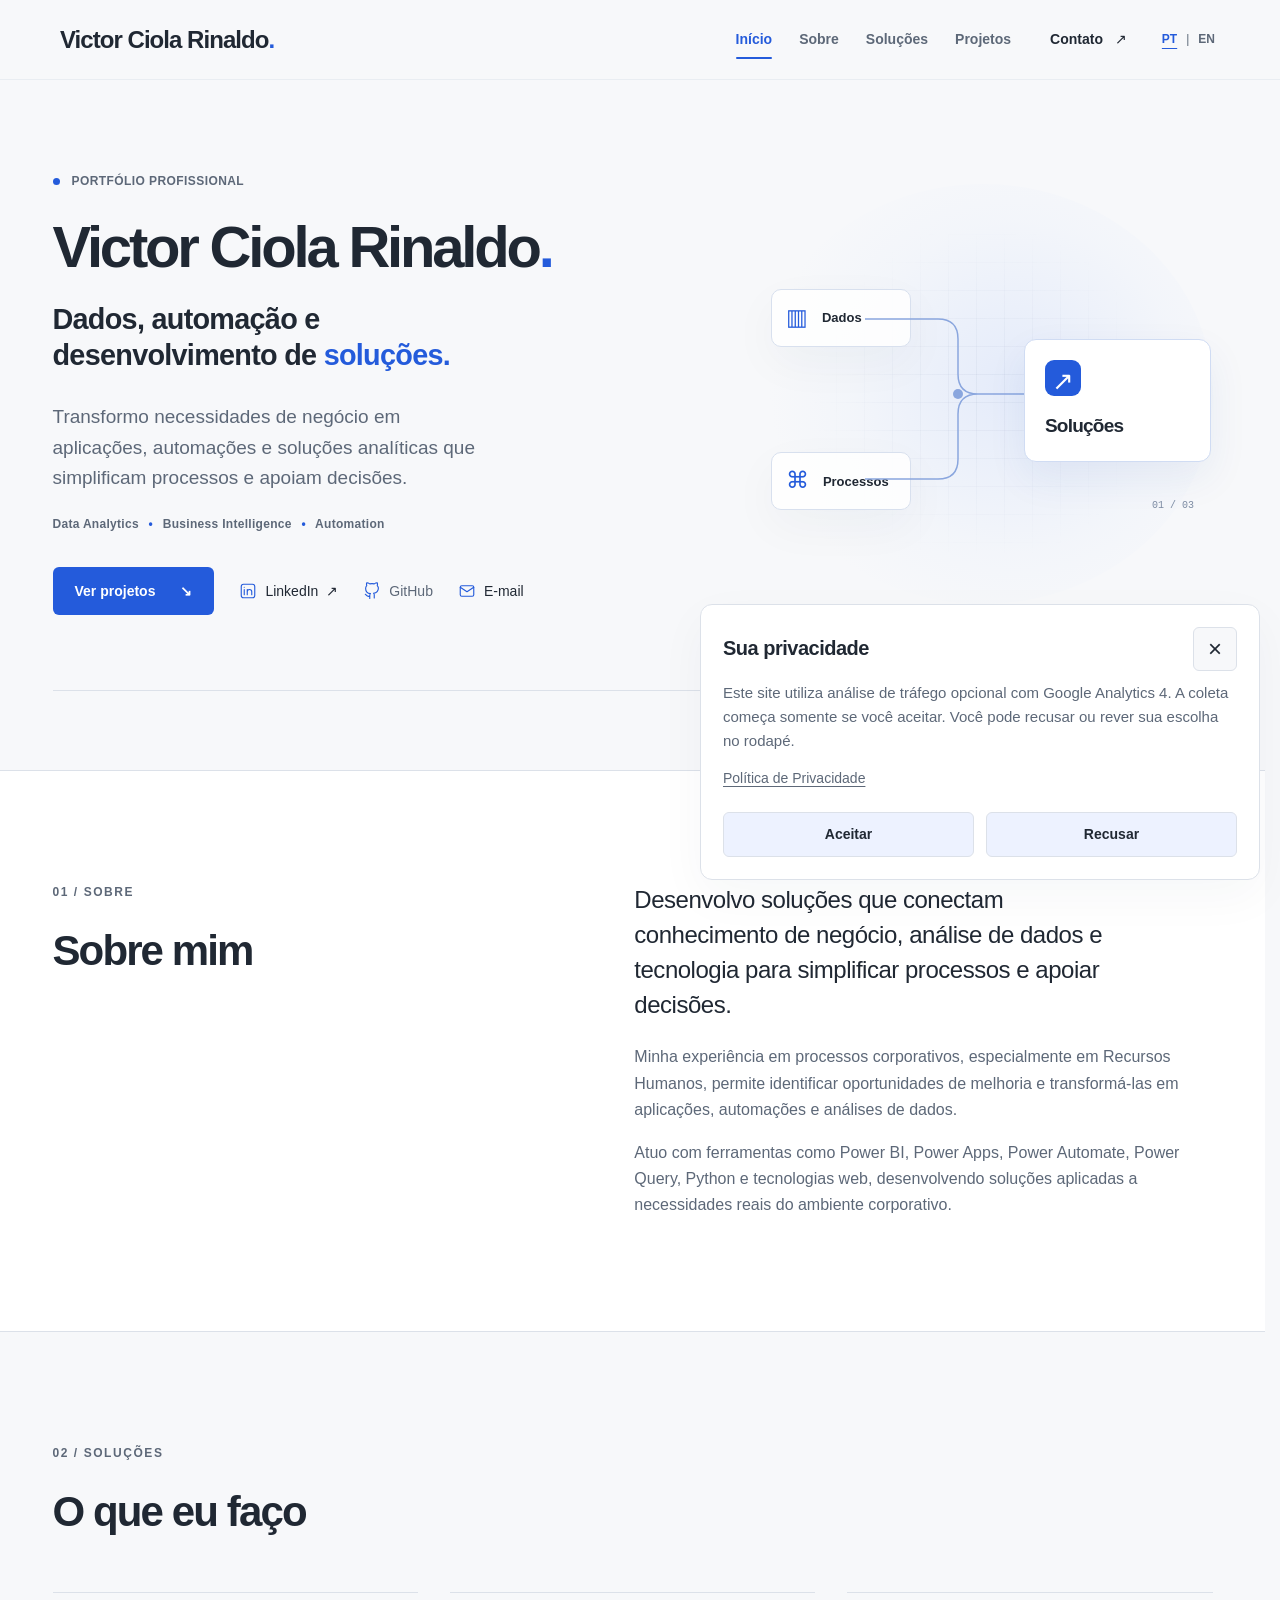
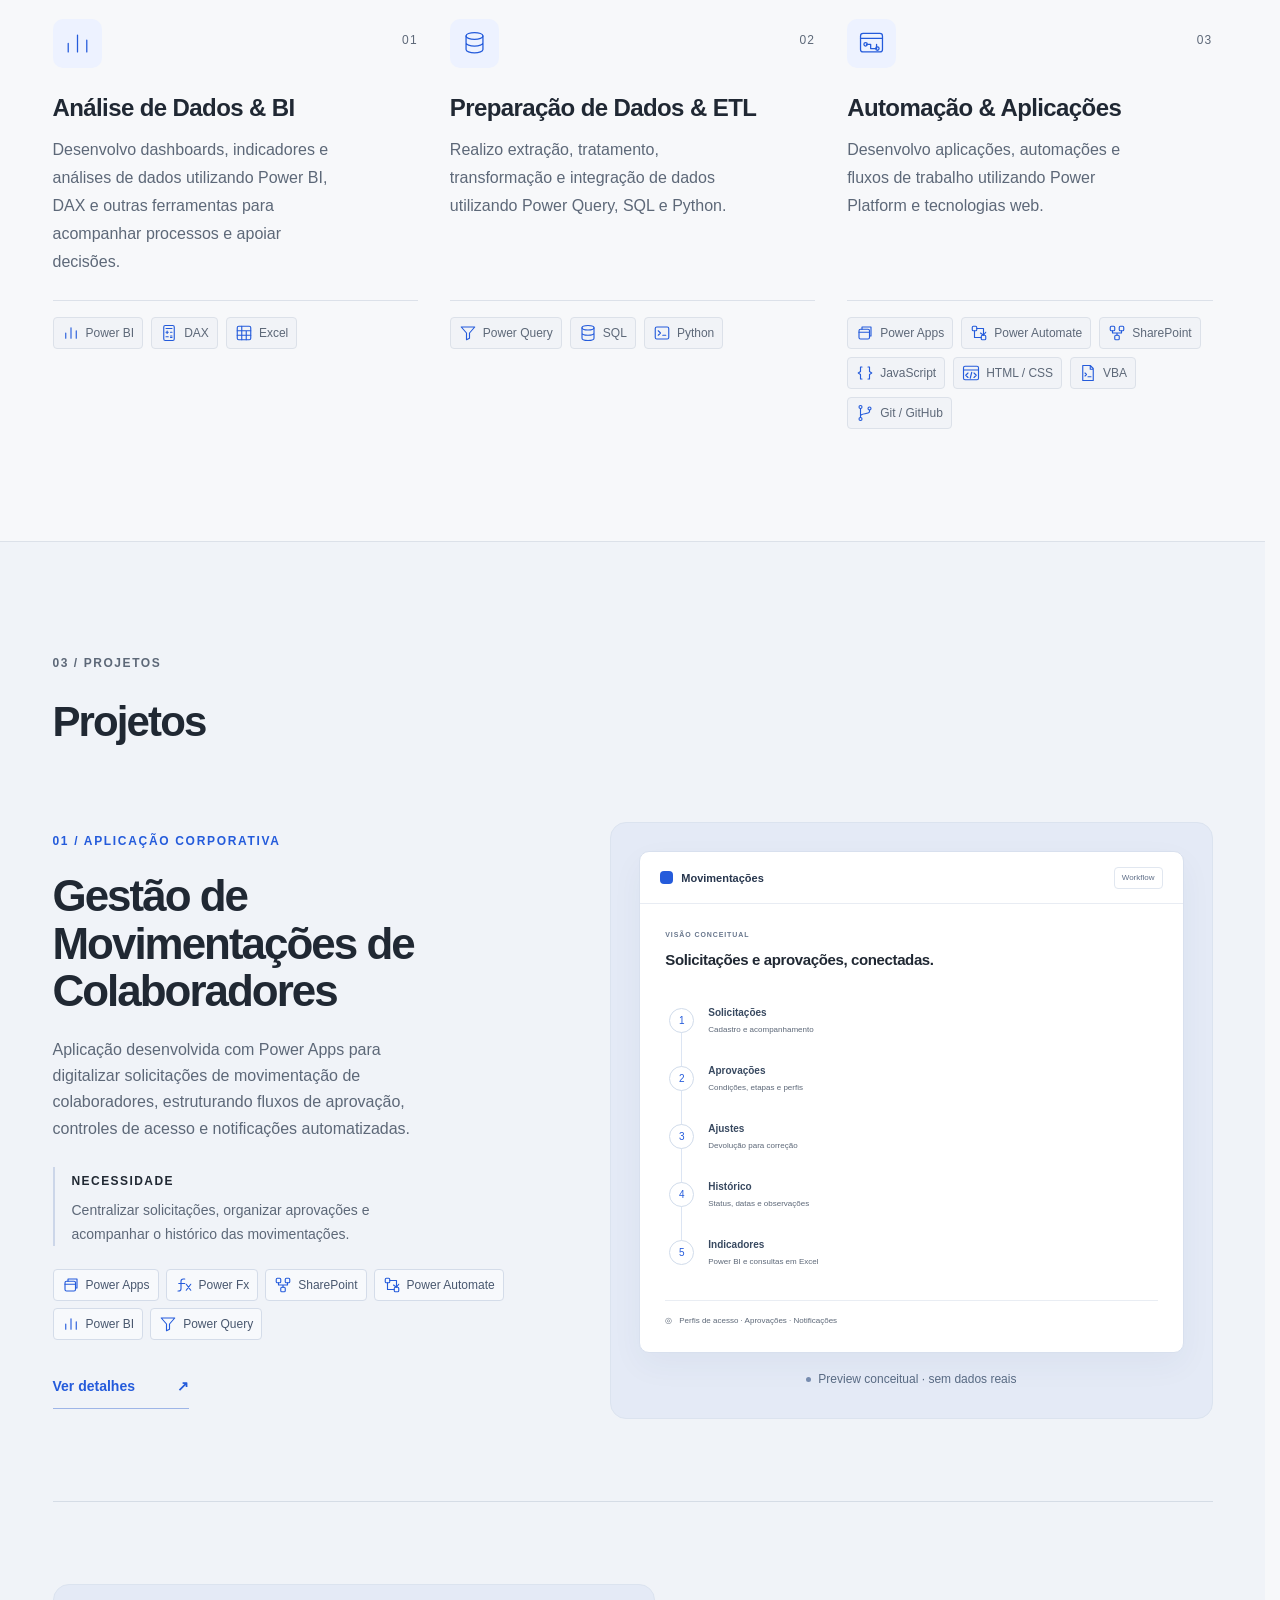
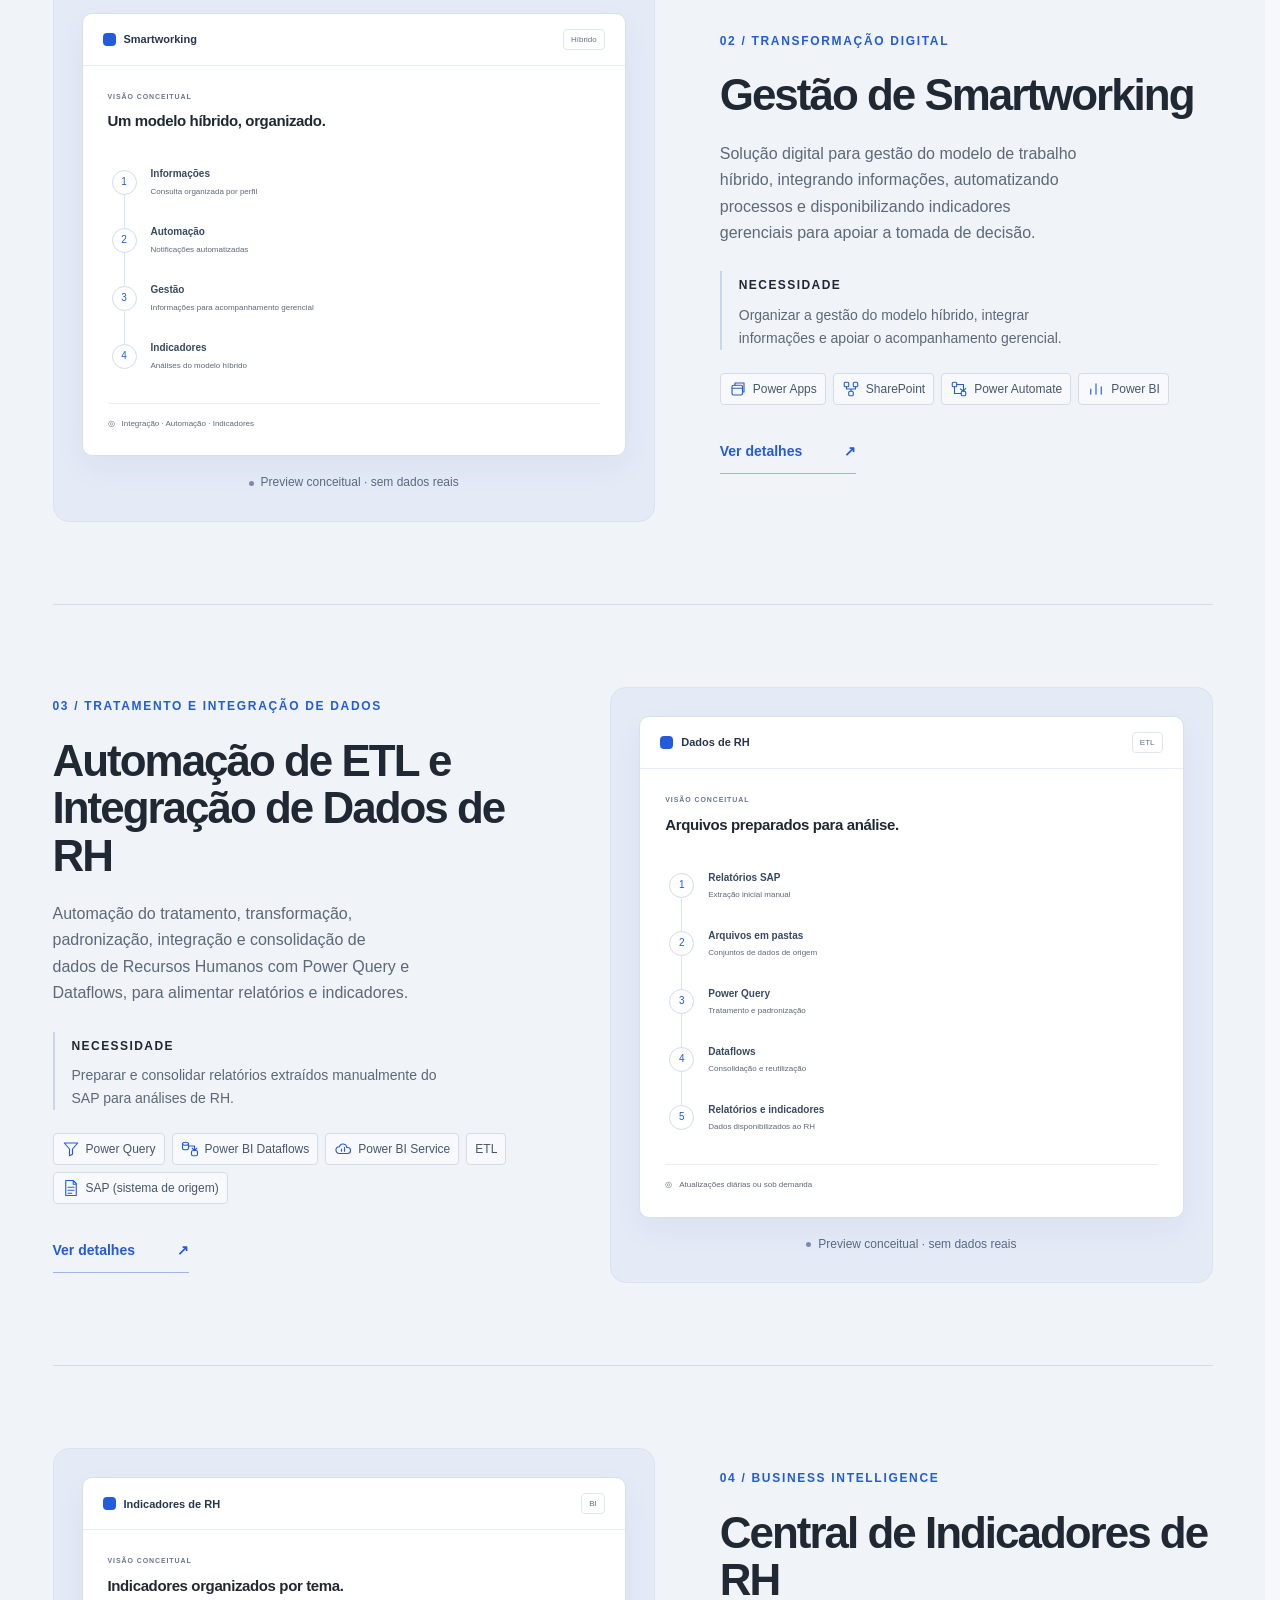
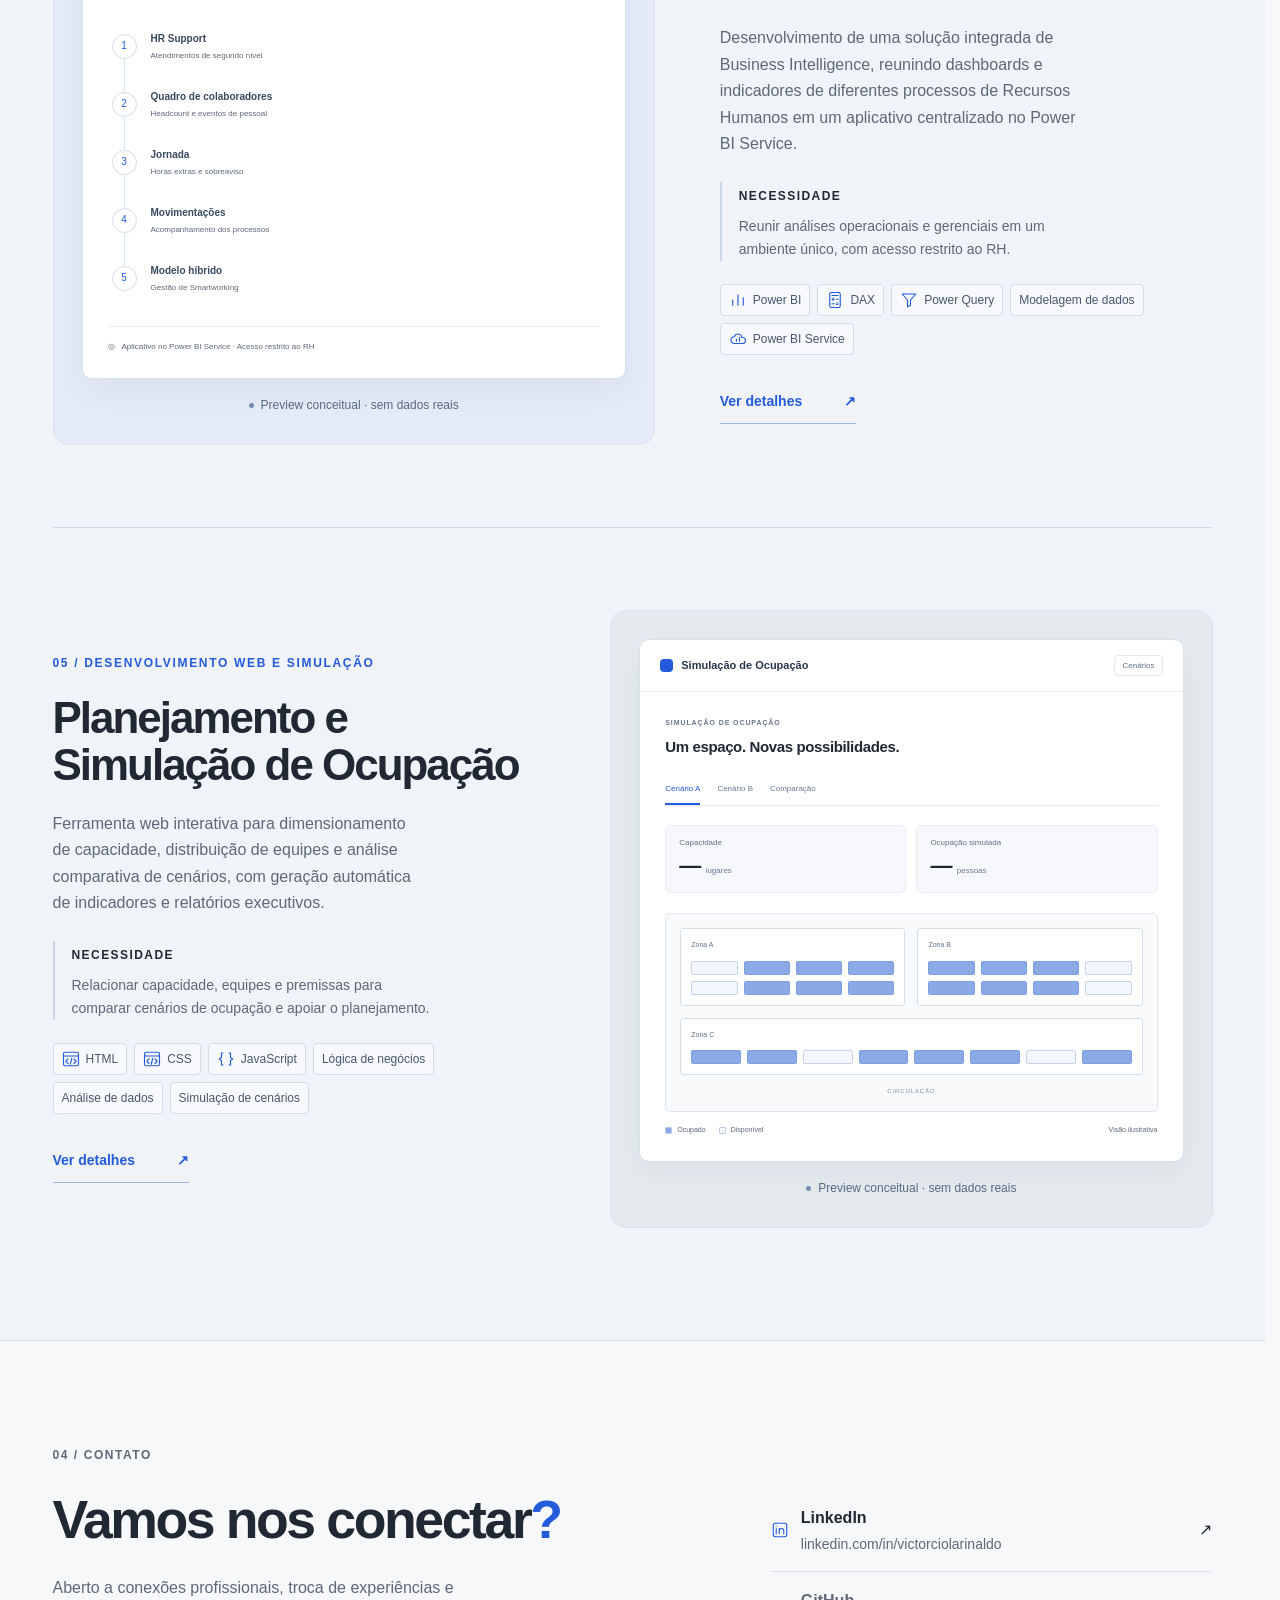
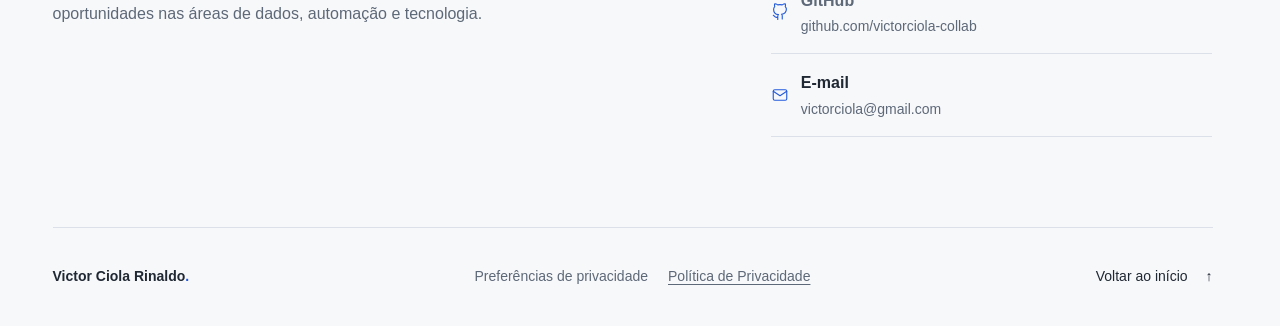
==== commit c272cc2c: "feat: adiciona identidade visual atualizada e suporte bilíngue PT-EN" ====
--- a/index.html
+++ b/index.html
@@ -24,6 +24,8 @@
   <meta name="twitter:image:alt" content="Victor Ciola Rinaldo — Dados, automação e desenvolvimento de soluções.">
   <link rel="icon" href="assets/images/favicon.svg" type="image/svg+xml">
   <link rel="stylesheet" href="assets/css/styles.css">
+  <script src="assets/js/locales/en.js" defer></script>
+  <script src="assets/js/i18n.js" defer></script>
   <script src="assets/js/app.js" defer></script>
   <script src="assets/js/analytics.js" defer></script>
 </head>
@@ -31,11 +33,12 @@
   <a class="skip-link" href="#conteudo">Pular para o conteúdo</a>
   <header class="site-header">
     <div class="container header-inner">
-      <a class="brand" href="#inicio" aria-label="Victor Ciola Rinaldo — início">VC<span>.</span></a>
+      <a class="brand" href="#inicio" aria-label="Victor Ciola Rinaldo — início">Victor Ciola Rinaldo<span>.</span></a>
       <button class="menu-toggle" type="button" aria-expanded="false" aria-controls="main-nav" aria-label="Abrir menu"><span></span><span></span></button>
       <nav id="main-nav" class="main-nav" aria-label="Navegação principal">
         <a href="#inicio" aria-current="location">Início</a><a href="#sobre">Sobre</a><a href="#solucoes">Soluções</a><a href="#projetos">Projetos</a><a class="nav-contact" href="#contato">Contato <span aria-hidden="true">↗</span></a>
       </nav>
+      <div class="language-switch" role="group" aria-label="Idioma"><button type="button" data-language="pt" aria-pressed="true" aria-label="Português">PT</button><span aria-hidden="true">|</span><button type="button" data-language="en" aria-pressed="false" aria-label="English">EN</button></div>
     </div>
   </header>
   <main id="conteudo">
--- a/assets/css/styles.css
+++ b/assets/css/styles.css
@@ -150,14 +150,45 @@
 }
 .brand
 {
-  font-size:28px;
-  letter-spacing:-2px;
+  font-size:clamp(18px,2vw,24px);
+  letter-spacing:-.04em;
   font-weight:750;
   line-height:1;
+  white-space:nowrap;
+  flex-shrink:0;
 }
 .brand span,.footer-name span
 {
   color:var(--blue);
+}
+.language-switch
+{
+  display:flex;
+  align-items:center;
+  gap:4px;
+  flex-shrink:0;
+  color:var(--muted);
+  font-size:12px;
+}
+.language-switch button
+{
+  border:0;
+  background:transparent;
+  color:var(--muted);
+  padding:8px 5px;
+  min-height:44px;
+  font-size:12px;
+  font-weight:600;
+}
+.language-switch button[aria-pressed=true]
+{
+  color:var(--blue);
+  text-decoration:underline;
+  text-underline-offset:5px;
+}
+.header-inner > .main-nav,.header-inner > .privacy-link
+{
+  margin-left:auto;
 }
 .main-nav
 {
@@ -1443,6 +1474,38 @@
   .container
   {
     width:calc(100% - 48px)
+  }
+  .header-inner
+  {
+    gap:16px;
+  }
+  .language-switch
+  {
+    order:2;
+    margin-left:auto;
+  }
+  .menu-toggle
+  {
+    order:3;
+    flex-shrink:0;
+  }
+  .header-inner:has(> .privacy-link)
+  {
+    display:grid;
+    grid-template-columns:minmax(0,1fr) auto;
+    align-content:center;
+    row-gap:0;
+  }
+  .header-inner > .privacy-link
+  {
+    grid-row:2;
+    grid-column:1 / -1;
+    margin-left:0;
+    font-size:12px;
+  }
+  .brand
+  {
+    font-size:clamp(16px,4vw,20px);
   }
   .menu-toggle
   {
@@ -2082,6 +2145,11 @@
 .project-copy
 {
   min-width:0
+}
+
+@media(max-width:420px) {
+  .header-inner { gap:10px; }
+  .header-inner:not(:has(> .privacy-link)) .brand { white-space:normal; max-width:calc(100% - 122px); line-height:1.15; }
 }
 
 /* Privacidade: componentes adicionais, sem alterar as seções do portfólio. */
